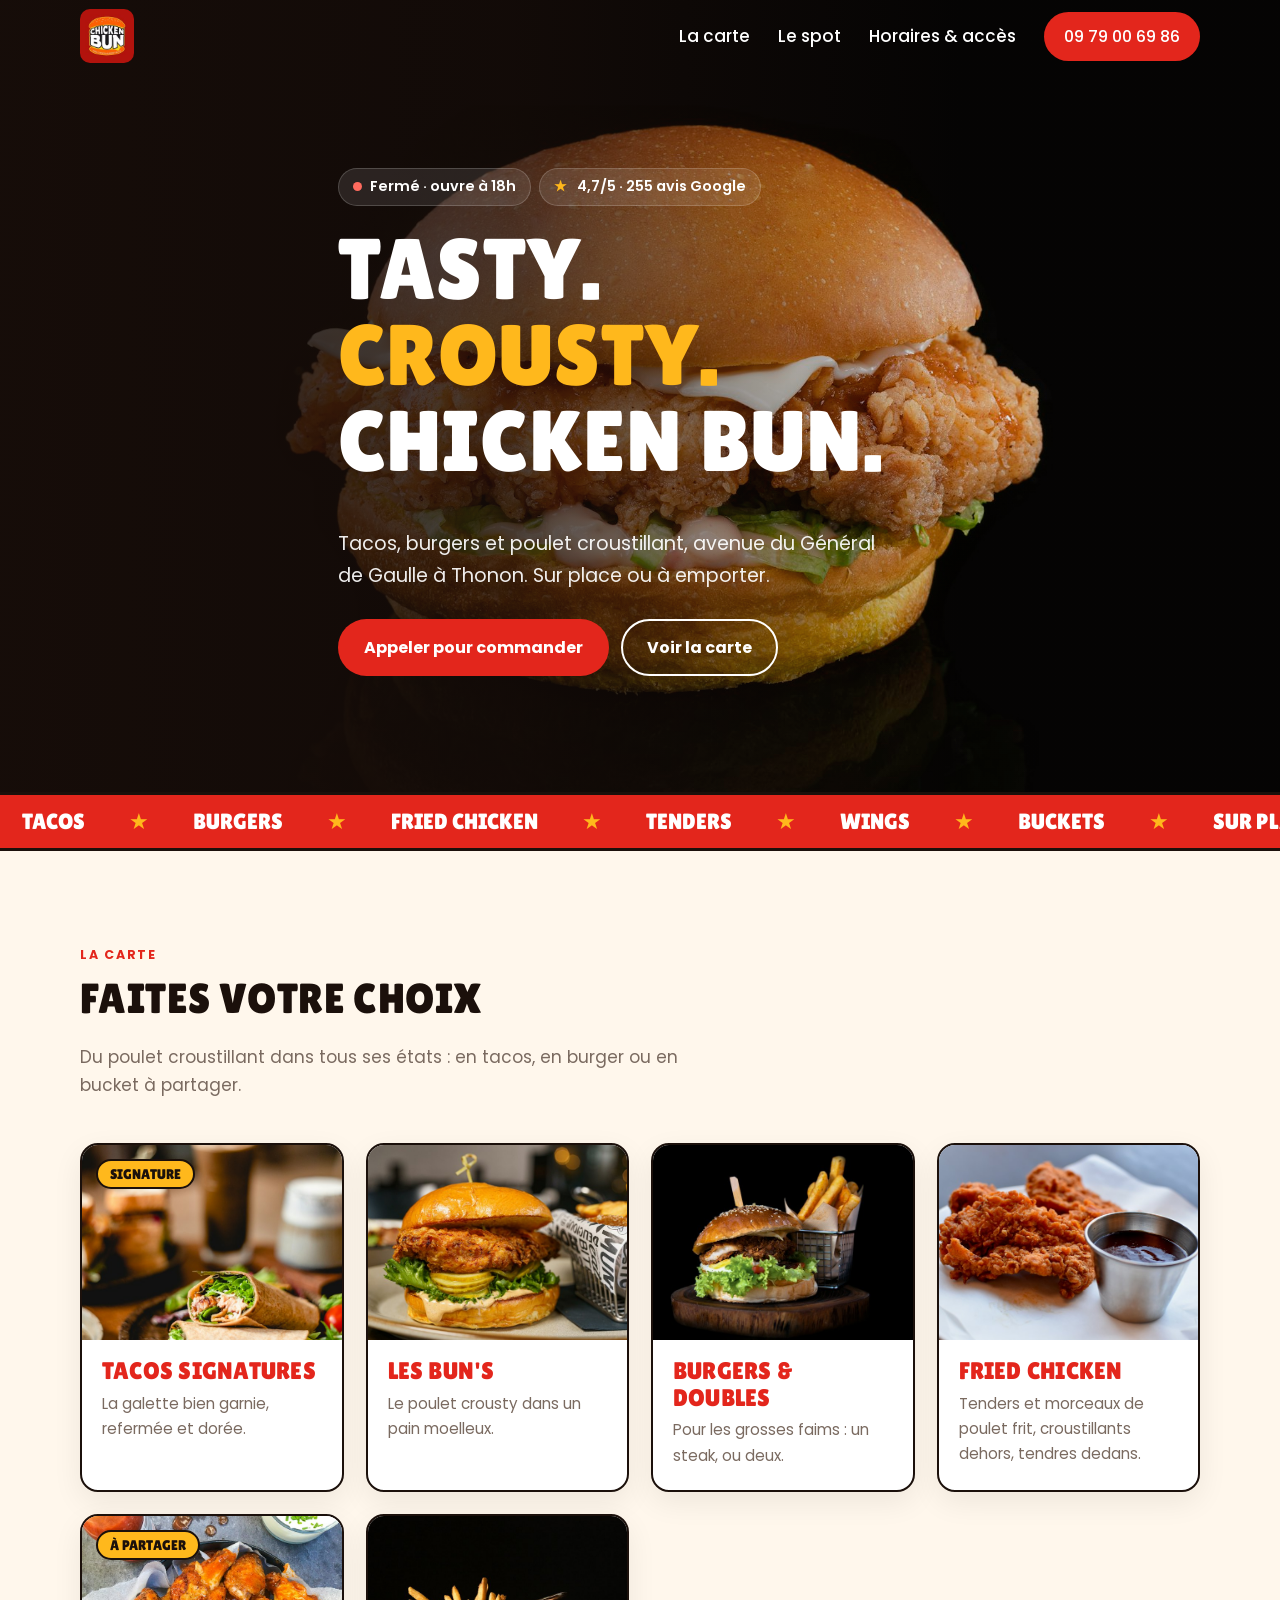
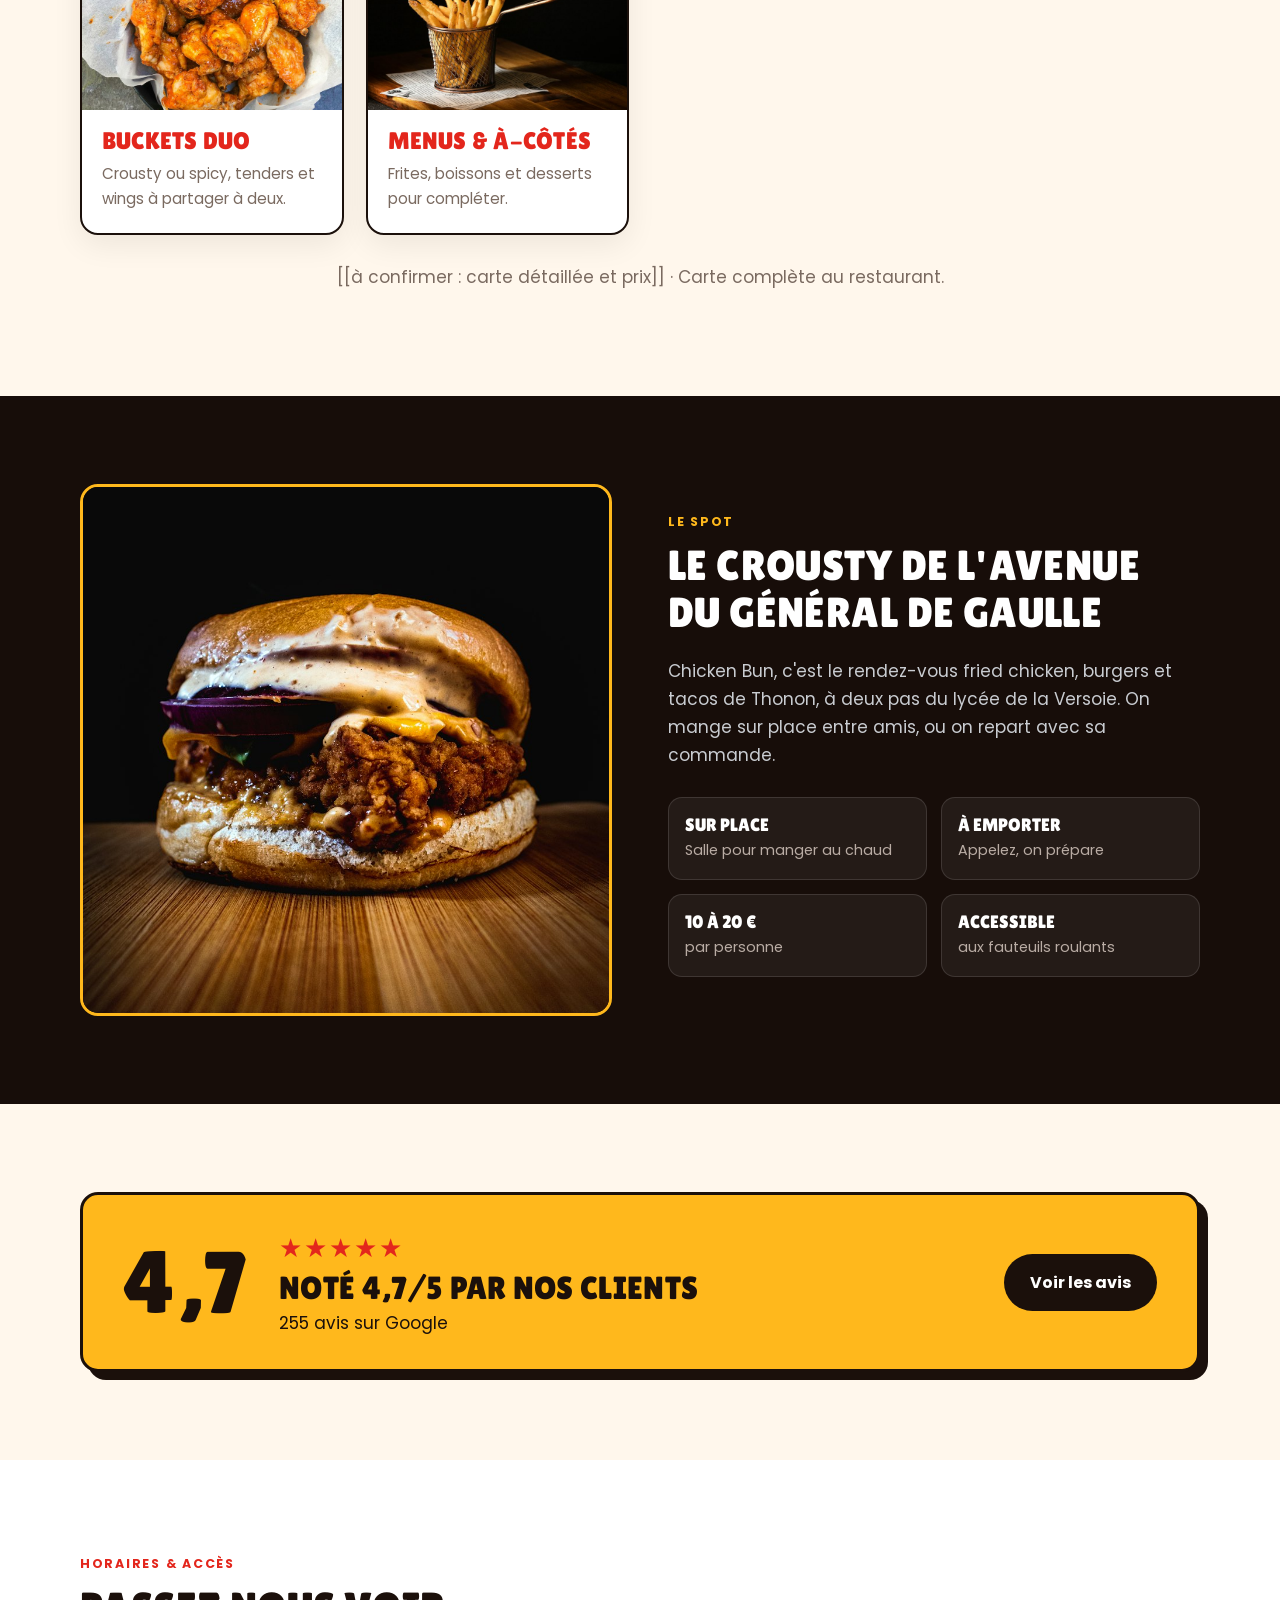
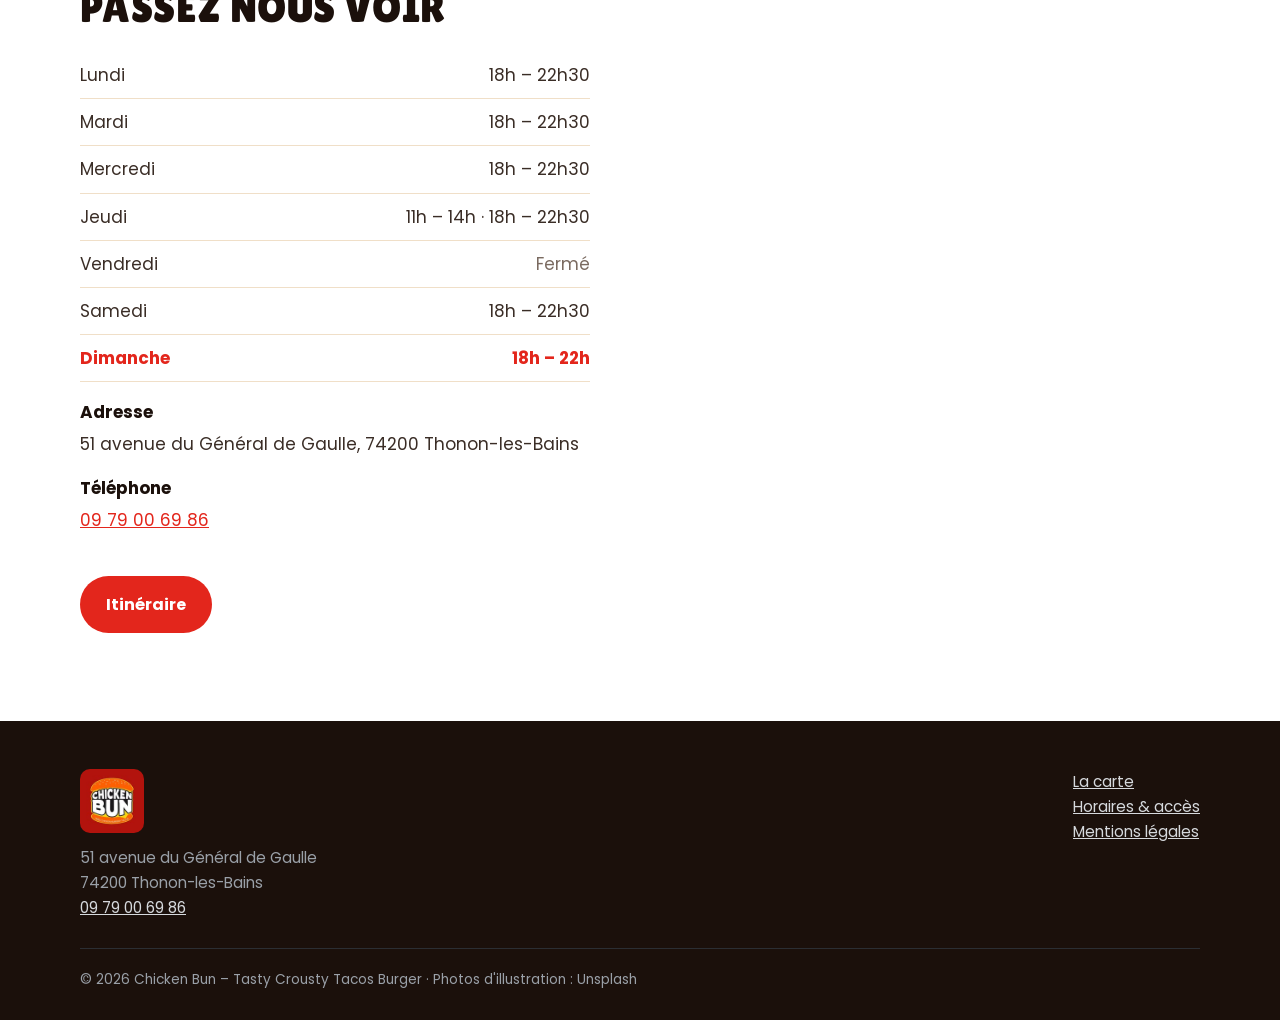
==== index.html @ 0206abb7 "Maquette v0.1 : univers Chicken Bun, carte, horaires en direct, accès Co-Authored-By: Claude Opus 5." ====
<!doctype html>
<html lang="fr">
<head>
  <meta charset="utf-8">
  <meta name="viewport" content="width=device-width, initial-scale=1">
  <title>Chicken Bun – Tacos, burgers et fried chicken à Thonon-les-Bains</title>
  <meta name="description" content="Chicken Bun, restauration rapide au 51 avenue du Général de Gaulle à Thonon-les-Bains : tacos, burgers, poulet croustillant. Sur place ou à emporter. 4,7/5 sur Google.">
  <meta name="theme-color" content="#170d09">
  <link rel="canonical" href="https://chicken-bun.netlify.app/">
  <meta property="og:type" content="website">
  <meta property="og:title" content="Chicken Bun – Thonon-les-Bains">
  <meta property="og:description" content="Tacos, burgers et fried chicken. Sur place ou à emporter.">
  <meta property="og:image" content="https://chicken-bun.netlify.app/img/hero.jpg">
  <meta property="og:locale" content="fr_FR">
  <meta name="twitter:card" content="summary_large_image">
  <link rel="icon" href="img/favicon.svg" type="image/svg+xml">

  <link rel="preconnect" href="https://fonts.googleapis.com">
  <link rel="preconnect" href="https://fonts.gstatic.com" crossorigin>
  <link href="https://fonts.googleapis.com/css2?family=Lilita+One&family=Poppins:wght@400;500;600;700&display=swap" rel="stylesheet">
  <link rel="stylesheet" href="style.css">

  <!-- Infos lues par Google : à garder identiques au tableau des horaires plus bas -->
  <script type="application/ld+json">
  {
    "@context": "https://schema.org",
    "@type": "FastFoodRestaurant",
    "name": "Chicken Bun – Tasty Crousty Tacos Burger",
    "url": "https://chicken-bun.netlify.app/",
    "image": "https://chicken-bun.netlify.app/img/hero.jpg",
    "telephone": "+33979006986",
    "servesCuisine": ["Fried chicken", "Burgers", "Tacos"],
    "priceRange": "10-20 €",
    "address": { "@type": "PostalAddress", "streetAddress": "51 avenue du Général de Gaulle", "postalCode": "74200", "addressLocality": "Thonon-les-Bains", "addressCountry": "FR" },
    "aggregateRating": { "@type": "AggregateRating", "ratingValue": "4.7", "reviewCount": "255" },
    "openingHoursSpecification": [
      { "@type": "OpeningHoursSpecification", "dayOfWeek": ["Monday", "Tuesday", "Wednesday", "Thursday", "Saturday"], "opens": "18:00", "closes": "22:30" },
      { "@type": "OpeningHoursSpecification", "dayOfWeek": "Thursday", "opens": "11:00", "closes": "14:00" },
      { "@type": "OpeningHoursSpecification", "dayOfWeek": "Sunday", "opens": "18:00", "closes": "22:00" }
    ]
  }
  </script>
</head>
<body>

<header class="header" id="header">
  <div class="container header__inner">
    <a class="brand" href="#accueil" aria-label="Chicken Bun, retour en haut">
      <!-- Logo provisoire (petite taille) : demander le fichier en haute définition -->
      <img src="img/logo.png" alt="Chicken Bun" width="54" height="54">
    </a>
    <button class="burger" id="burger" aria-expanded="false" aria-controls="nav">Menu</button>
    <nav class="nav" id="nav" aria-label="Navigation principale">
      <a href="#carte">La carte</a>
      <a href="#spot">Le spot</a>
      <a href="#horaires">Horaires &amp; accès</a>
      <a href="tel:+33979006986" class="btn btn--primary">09 79 00 69 86</a>
    </nav>
  </div>
</header>

<main>

  <!-- ===== HAUT DE PAGE ===== -->
  <section class="hero" id="accueil">
    <img class="hero__bg" src="img/hero.jpg" alt="" fetchpriority="high">
    <div class="container">
      <div class="hero__tags">
        <span class="tag" id="status"><span class="status-dot"></span><span id="status-text">Thonon-les-Bains</span></span>
        <span class="tag"><span class="stars" aria-hidden="true">★</span> 4,7/5 · 255 avis Google</span>
      </div>
      <h1>Tasty. <em>Crousty.</em> Chicken Bun.</h1>
      <p>Tacos, burgers et poulet croustillant, avenue du Général de Gaulle à Thonon. Sur place ou à emporter.</p>
      <div class="hero__actions">
        <a class="btn btn--primary" href="tel:+33979006986">Appeler pour commander</a>
        <!-- [[à confirmer : lien de commande en ligne (Uber Eats, Deliveroo…)]] → bouton « Commander en ligne » ici -->
        <a class="btn btn--ghost" href="#carte">Voir la carte</a>
      </div>
    </div>
  </section>

  <!-- ===== BANDEAU ===== -->
  <div class="ticker" aria-hidden="true">
    <div class="ticker__track">
      <span>Tacos</span><span>Burgers</span><span>Fried chicken</span><span>Tenders</span><span>Wings</span><span>Buckets</span><span>Sur place</span><span>À emporter</span>
      <span>Tacos</span><span>Burgers</span><span>Fried chicken</span><span>Tenders</span><span>Wings</span><span>Buckets</span><span>Sur place</span><span>À emporter</span>
    </div>
  </div>

  <!-- ===== LA CARTE ===== -->
  <section class="section" id="carte">
    <div class="container">
      <div class="section-head reveal">
        <span class="kicker">La carte</span>
        <h2>Faites votre choix</h2>
        <p>Du poulet croustillant dans tous ses états : en tacos, en burger ou en bucket à partager.</p>
      </div>
      <div class="menu-grid">
        <article class="dish reveal">
          <span class="dish__badge">Signature</span>
          <img src="img/carte/tacos.jpg" alt="Tacos coupé en deux" loading="lazy" width="700" height="525">
          <div class="dish__body"><h3>Tacos signatures</h3><p>La galette bien garnie, refermée et dorée.</p></div>
        </article>
        <article class="dish reveal">
          <img src="img/carte/buns.jpg" alt="Burger au poulet croustillant" loading="lazy" width="700" height="525">
          <div class="dish__body"><h3>Les Bun's</h3><p>Le poulet crousty dans un pain moelleux.</p></div>
        </article>
        <article class="dish reveal">
          <img src="img/carte/burgers.jpg" alt="Burger et frites" loading="lazy" width="700" height="525">
          <div class="dish__body"><h3>Burgers &amp; doubles</h3><p>Pour les grosses faims : un steak, ou deux.</p></div>
        </article>
        <article class="dish reveal">
          <img src="img/carte/tenders.jpg" alt="Tenders de poulet croustillants et sauce" loading="lazy" width="700" height="525">
          <div class="dish__body"><h3>Fried chicken</h3><p>Tenders et morceaux de poulet frit, croustillants dehors, tendres dedans.</p></div>
        </article>
        <article class="dish reveal">
          <span class="dish__badge">À partager</span>
          <img src="img/carte/wings.jpg" alt="Panier d'ailes de poulet" loading="lazy" width="700" height="525">
          <div class="dish__body"><h3>Buckets duo</h3><p>Crousty ou spicy, tenders et wings à partager à deux.</p></div>
        </article>
        <article class="dish reveal">
          <img src="img/carte/frites.jpg" alt="Panier de frites" loading="lazy" width="700" height="525">
          <div class="dish__body"><h3>Menus &amp; à-côtés</h3><p>Frites, boissons et desserts pour compléter.</p></div>
        </article>
      </div>
      <p class="menu-note">[[à confirmer : carte détaillée et prix]] · Carte complète au restaurant.</p>
    </div>
  </section>

  <!-- ===== LE SPOT ===== -->
  <section class="section section--dark" id="spot">
    <div class="container spot">
      <img class="reveal" src="img/spot.jpg" alt="Burger au poulet croustillant" loading="lazy" width="900" height="900">
      <div class="reveal">
        <span class="kicker">Le spot</span>
        <h2>Le crousty de l'avenue du Général de Gaulle</h2>
        <p>Chicken Bun, c'est le rendez-vous fried chicken, burgers et tacos de Thonon, à deux pas du lycée de la Versoie.
        On mange sur place entre amis, ou on repart avec sa commande.</p>
        <ul class="facts">
          <li><strong>Sur place</strong><span>Salle pour manger au chaud</span></li>
          <li><strong>À emporter</strong><span>Appelez, on prépare</span></li>
          <li><strong>10 à 20 €</strong><span>par personne</span></li>
          <li><strong>Accessible</strong><span>aux fauteuils roulants</span></li>
        </ul>
      </div>
    </div>
  </section>

  <!-- ===== AVIS ===== -->
  <section class="section" id="avis">
    <div class="container">
      <div class="rating reveal">
        <div class="rating__score">4,7</div>
        <div>
          <div class="stars" aria-label="4,7 sur 5">★★★★★</div>
          <h2>Noté 4,7/5 par nos clients</h2>
          <p>255 avis sur Google</p>
          <!-- [[à confirmer : 3 avis réels à afficher, avec l'accord du restaurant]] -->
        </div>
        <a class="btn" href="https://www.google.com/maps/search/?api=1&query=Chicken+Bun+51+avenue+du+G%C3%A9n%C3%A9ral+de+Gaulle+Thonon-les-Bains">Voir les avis</a>
      </div>
    </div>
  </section>

  <!-- ===== HORAIRES + ACCÈS ===== -->
  <section class="section section--alt" id="horaires">
    <div class="container contact">
      <div class="infos reveal">
        <span class="kicker">Horaires &amp; accès</span>
        <h2>Passez nous voir</h2>
        <table class="hours" id="hours" aria-label="Horaires d'ouverture">
          <tr data-day="1"><td>Lundi</td><td>18h – 22h30</td></tr>
          <tr data-day="2"><td>Mardi</td><td>18h – 22h30</td></tr>
          <tr data-day="3"><td>Mercredi</td><td>18h – 22h30</td></tr>
          <tr data-day="4"><td>Jeudi</td><td>11h – 14h · 18h – 22h30</td></tr>
          <tr data-day="5" class="closed"><td>Vendredi</td><td>Fermé</td></tr>
          <tr data-day="6"><td>Samedi</td><td>18h – 22h30</td></tr>
          <tr data-day="0"><td>Dimanche</td><td>18h – 22h</td></tr>
        </table>
        <dl>
          <dt>Adresse</dt>
          <dd>51 avenue du Général de Gaulle, 74200 Thonon-les-Bains</dd>
          <dt>Téléphone</dt>
          <dd><a href="tel:+33979006986">09 79 00 69 86</a></dd>
        </dl>
        <a class="btn btn--primary" href="https://www.google.com/maps/dir/?api=1&destination=51+avenue+du+G%C3%A9n%C3%A9ral+de+Gaulle+74200+Thonon-les-Bains">Itinéraire</a>
      </div>
      <iframe class="map reveal" style="height:100%;min-height:380px;margin:0" title="Plan d'accès à Chicken Bun" loading="lazy"
        src="https://www.google.com/maps?q=Chicken+Bun,+51+avenue+du+G%C3%A9n%C3%A9ral+de+Gaulle,+74200+Thonon-les-Bains&output=embed"></iframe>
    </div>
  </section>

</main>

<footer class="footer">
  <div class="container">
    <div class="footer__inner">
      <div>
        <img src="img/logo.png" alt="Chicken Bun" width="64" height="64" loading="lazy">
        51 avenue du Général de Gaulle<br>74200 Thonon-les-Bains<br><a href="tel:+33979006986">09 79 00 69 86</a>
      </div>
      <div><a href="#carte">La carte</a><br><a href="#horaires">Horaires &amp; accès</a><br><a href="mentions-legales.html">Mentions légales</a></div>
    </div>
    <div class="footer__bottom">© <span id="year">2026</span> Chicken Bun – Tasty Crousty Tacos Burger · Photos d'illustration : Unsplash</div>
  </div>
</footer>

<div class="mobile-bar">
  <a href="tel:+33979006986">Appeler</a>
  <a href="https://www.google.com/maps/dir/?api=1&destination=51+avenue+du+G%C3%A9n%C3%A9ral+de+Gaulle+74200+Thonon-les-Bains">Itinéraire</a>
</div>

<script src="script.js"></script>
</body>
</html>
---- style.css ----
/* ============================================================
   Chicken Bun – Thonon-les-Bains
   Couleurs reprises du logo : rouge, orange, jaune du pain.
   Styles propres au client à la fin du fichier.
   ============================================================ */

:root {
  /* --- Identité du client --- */
  --brand: #e3261c;          /* rouge du logo */
  --brand-dark: #b8170f;
  --accent: #ffb81c;         /* jaune / orange du pain */
  --font-title: "Lilita One", "Arial Black", sans-serif;
  --font-body: "Poppins", Arial, sans-serif;
  --radius: 18px;

  /* --- Neutres --- */
  --ink: #1b100b;
  --text: #3a2d26;
  --muted: #7a6a60;
  --bg: #fff7ec;
  --bg-2: #ffeed6;
  --white: #ffffff;
  --line: #f0dfc8;
  --dark: #170d09;
  --shadow: 0 10px 30px rgba(0, 0, 0, .07);
  --shadow-lg: 0 20px 50px rgba(0, 0, 0, .16);
  --max: 1160px;
  --header-h: 72px;
}

* { box-sizing: border-box; }
html { scroll-behavior: smooth; scroll-padding-top: calc(var(--header-h) + 12px); }
body {
  margin: 0;
  font-family: var(--font-body);
  font-size: 17px;
  line-height: 1.65;
  color: var(--text);
  background: var(--bg);
  -webkit-font-smoothing: antialiased;
}
img { display: block; max-width: 100%; height: auto; }
a { color: var(--brand); }
a:hover { color: var(--brand-dark); }
h1, h2, h3 { font-family: var(--font-title); color: var(--ink); line-height: 1.12; margin: 0 0 .5em; }
h1 { font-size: clamp(2.3rem, 5.5vw, 4rem); font-weight: 700; letter-spacing: -.02em; }
h2 { font-size: clamp(1.8rem, 3.6vw, 2.6rem); font-weight: 700; letter-spacing: -.01em; }
h3 { font-size: 1.2rem; font-weight: 700; }
p { margin: 0 0 1em; }

.container { max-width: var(--max); margin: 0 auto; padding: 0 20px; }
.section { padding: 88px 0; }
.section--alt { background: var(--white); }
.section--dark { background: var(--dark); color: #c9ccd1; }
.section--dark h2, .section--dark h3 { color: #fff; }
.kicker {
  display: inline-block;
  font-size: .78rem; font-weight: 700;
  text-transform: uppercase; letter-spacing: .14em;
  color: var(--brand);
  margin-bottom: 10px;
}
.section--dark .kicker { color: var(--accent); }
.section-head { max-width: 640px; margin-bottom: 44px; }
.section-head p { color: var(--muted); }
.section--dark .section-head p { color: #9aa0a8; }

/* ---------- Boutons ---------- */
.btn {
  display: inline-flex; align-items: center; justify-content: center; gap: 8px;
  padding: 14px 24px; border-radius: 999px; border: 2px solid transparent;
  font: 600 1rem var(--font-body); text-decoration: none; cursor: pointer;
  transition: background .2s, color .2s, transform .2s;
}
.btn:hover { transform: translateY(-1px); }
.btn--primary { background: var(--brand); color: #fff; }
.btn--primary:hover { background: var(--brand-dark); color: #fff; }
.btn--ghost { border-color: currentColor; color: #fff; }
.btn--ghost:hover { background: #fff; color: var(--ink); }

/* ---------- En-tête ---------- */
.header {
  position: fixed; inset: 0 0 auto; z-index: 50; height: var(--header-h);
  color: #fff; transition: background .25s, box-shadow .25s, color .25s;
}
.header.is-solid, body.menu-open .header { background: var(--white); color: var(--ink); box-shadow: 0 1px 0 var(--line); }
.header__inner { height: 100%; display: flex; align-items: center; justify-content: space-between; gap: 20px; }
.brand { font: 700 1.25rem var(--font-title); color: inherit; text-decoration: none; }
.brand img { max-height: 44px; width: auto; }
.nav { display: flex; align-items: center; gap: 28px; }
.nav a { color: inherit; text-decoration: none; font-weight: 500; }
.nav a:hover { color: var(--brand); }
.nav .btn { color: #fff; padding: 10px 18px; }
.burger { display: none; background: none; border: 0; color: inherit; font: 600 1rem var(--font-body); cursor: pointer; }

/* ---------- Haut de page ---------- */
.hero {
  position: relative; min-height: 88vh; display: flex; align-items: flex-end;
  padding: calc(var(--header-h) + 60px) 0 80px; color: #fff; overflow: hidden;
  isolation: isolate; /* garde la photo derrière le texte, même avec un fond de couleur */
}
.hero__bg { position: absolute; inset: 0; z-index: -2; width: 100%; height: 100%; object-fit: cover; }
.hero::before {
  content: ""; position: absolute; inset: 0; z-index: -1;
  background: linear-gradient(180deg, rgba(0,0,0,.35) 0%, rgba(0,0,0,.15) 40%, rgba(0,0,0,.7) 100%);
}
.hero h1 { color: #fff; max-width: 14ch; }
.hero p { font-size: 1.2rem; max-width: 560px; opacity: .92; }
.hero__actions { display: flex; flex-wrap: wrap; gap: 12px; margin-top: 28px; }
.hero__rating { display: inline-flex; align-items: center; gap: 8px; margin-bottom: 18px; font-weight: 600; }
.stars { color: var(--accent); letter-spacing: 2px; }

/* ---------- Atouts (bandeau sous le haut de page) ---------- */
.perks { background: var(--white); border-bottom: 1px solid var(--line); }
.perks__list { display: grid; grid-template-columns: repeat(auto-fit, minmax(200px, 1fr)); gap: 0; margin: 0; padding: 0; list-style: none; }
.perks__list li { padding: 26px 20px; border-left: 1px solid var(--line); }
.perks__list li:first-child { border-left: 0; }
.perks__list strong { display: block; font: 700 1.05rem var(--font-title); color: var(--ink); }
.perks__list span { color: var(--muted); font-size: .95rem; }

/* ---------- Services ---------- */
.cards { display: grid; grid-template-columns: repeat(auto-fit, minmax(260px, 1fr)); gap: 22px; }
.card {
  background: var(--white); border: 1px solid var(--line); border-radius: var(--radius);
  padding: 28px; box-shadow: var(--shadow); display: flex; flex-direction: column;
}
.card__icon {
  width: 48px; height: 48px; border-radius: 12px; display: grid; place-items: center;
  background: color-mix(in srgb, var(--brand) 12%, transparent); color: var(--brand); margin-bottom: 18px;
}
.card p { color: var(--muted); flex: 1; }
.card__price { font-weight: 700; color: var(--ink); }

/* ---------- À propos ---------- */
.about { display: grid; grid-template-columns: 1fr 1fr; gap: 56px; align-items: center; }
.about img { border-radius: var(--radius); box-shadow: var(--shadow-lg); aspect-ratio: 4 / 5; object-fit: cover; width: 100%; }
.about ul { padding-left: 1.2em; }

/* ---------- Galerie ---------- */
.gallery { display: grid; grid-template-columns: repeat(auto-fill, minmax(220px, 1fr)); gap: 12px; }
.gallery a { display: block; border-radius: 10px; overflow: hidden; }
.gallery img { width: 100%; aspect-ratio: 1; object-fit: cover; transition: transform .4s; }
.gallery a:hover img { transform: scale(1.04); }
.lightbox {
  position: fixed; inset: 0; z-index: 100; background: rgba(0,0,0,.88);
  display: none; place-items: center; padding: 20px;
}
.lightbox.open { display: grid; }
.lightbox img { max-height: 88vh; border-radius: 8px; }

/* ---------- Avis ---------- */
.reviews { display: grid; grid-template-columns: repeat(auto-fit, minmax(260px, 1fr)); gap: 20px; }
.review { background: rgba(255,255,255,.05); border: 1px solid rgba(255,255,255,.1); border-radius: var(--radius); padding: 26px; margin: 0; }
.review p { color: #e6e8eb; }
.review footer { color: #9aa0a8; font-size: .92rem; }

/* ---------- Infos pratiques + contact ---------- */
.contact { display: grid; grid-template-columns: 1fr 1.1fr; gap: 48px; }
.infos dl { margin: 0 0 24px; }
.infos dt { font-weight: 700; color: var(--ink); margin-top: 16px; }
.infos dd { margin: 4px 0 0; }
.hours { width: 100%; border-collapse: collapse; }
.hours td { padding: 6px 0; border-bottom: 1px solid var(--line); }
.hours td:last-child { text-align: right; }
.map { width: 100%; height: 260px; border: 0; border-radius: var(--radius); margin-top: 12px; }
.form { background: var(--white); border: 1px solid var(--line); border-radius: var(--radius); padding: 30px; box-shadow: var(--shadow); display: grid; gap: 16px; }
.form label { display: grid; gap: 6px; font-weight: 600; font-size: .95rem; color: var(--ink); }
.form input, .form textarea, .form select {
  font: inherit; padding: 12px 14px; border: 1px solid var(--line); border-radius: 10px; background: var(--bg);
}
.form input:focus, .form textarea:focus { outline: 2px solid var(--brand); outline-offset: 1px; }
.form .consent { display: flex; gap: 10px; align-items: flex-start; font-weight: 400; color: var(--muted); }
.form .consent input { margin-top: 5px; }
.form__msg { margin: 0; font-weight: 600; color: #b42318; }
.form__msg.ok { color: var(--brand); }
.hidden { display: none; }

/* ---------- Pied de page ---------- */
.footer { background: var(--dark); color: #9aa0a8; padding: 48px 0 28px; font-size: .95rem; }
.footer a { color: #d6d9dd; }
.footer__inner { display: flex; flex-wrap: wrap; justify-content: space-between; gap: 20px; }
.footer__bottom { border-top: 1px solid #2b2e33; margin-top: 28px; padding-top: 20px; font-size: .85rem; }

/* ---------- Barre d'action mobile (Appeler / Itinéraire) ---------- */
.mobile-bar { display: none; }

/* ---------- Pages simples (mentions légales, 404) ---------- */
.page { padding: calc(var(--header-h) + 48px) 0 80px; max-width: 760px; }
.page h2 { font-size: 1.4rem; margin-top: 2em; }
body.simple .header { background: var(--white); color: var(--ink); box-shadow: 0 1px 0 var(--line); }

/* ---------- Apparition au défilement ---------- */
.reveal { opacity: 0; transform: translateY(18px); transition: opacity .7s, transform .7s; }
.reveal.is-visible { opacity: 1; transform: none; }
@media (prefers-reduced-motion: reduce) {
  html { scroll-behavior: auto; }
  .reveal { opacity: 1; transform: none; transition: none; }
}

/* ---------- Mobile ---------- */
@media (max-width: 860px) {
  .section { padding: 64px 0; }
  .burger { display: block; }
  .nav {
    position: fixed; inset: var(--header-h) 0 auto; background: var(--white); color: var(--ink);
    flex-direction: column; align-items: stretch; gap: 0; padding: 8px 20px 20px;
    box-shadow: 0 12px 24px rgba(0,0,0,.08); display: none;
  }
  body.menu-open .nav { display: flex; }
  .nav a { padding: 14px 0; border-bottom: 1px solid var(--line); }
  .nav .btn { margin-top: 14px; border: 0; }
  .about, .contact { grid-template-columns: 1fr; gap: 32px; }
  .perks__list li { border-left: 0; border-top: 1px solid var(--line); }
  .perks__list li:first-child { border-top: 0; }
  .mobile-bar {
    display: grid; grid-template-columns: 1fr 1fr; position: fixed; inset: auto 0 0; z-index: 40;
    background: var(--white); box-shadow: 0 -4px 16px rgba(0,0,0,.08);
  }
  .mobile-bar a { padding: 14px; text-align: center; font-weight: 700; text-decoration: none; }
  .mobile-bar a:first-child { background: var(--brand); color: #fff; }
  body { padding-bottom: 52px; }
}

/* ============================================================
   Styles propres à Chicken Bun
   ============================================================ */

/* Lilita One n'existe qu'en une graisse : pas de faux gras */
h1, h2, h3, .brand, .perks__list strong { font-weight: 400; letter-spacing: .01em; }
h1 { text-transform: uppercase; line-height: 1; }
h2 { text-transform: uppercase; }

.btn { font-weight: 700; }
.btn--accent { background: var(--accent); color: var(--ink); }
.btn--accent:hover { background: #ffc94d; color: var(--ink); }

/* En-tête : logo rond */
.brand img { max-height: 54px; border-radius: 10px; }
.header { color: #fff; }
.header.is-solid { background: var(--dark); color: #fff; box-shadow: none; }
body.menu-open .header { background: var(--dark); color: #fff; }
.nav a:hover { color: var(--accent); }

/* Haut de page : texte à gauche sur fond noir de la photo */
.hero { align-items: center; background: var(--dark); }
.hero__bg { object-position: 70% center; }
.hero::before { background: linear-gradient(90deg, rgba(23,13,9,.95) 0%, rgba(23,13,9,.75) 40%, rgba(23,13,9,.1) 75%); }
.hero h1 { max-width: 11ch; font-size: clamp(2.8rem, 7vw, 5.4rem); }
.hero h1 em { font-style: normal; color: var(--accent); }
.hero__tags { display: flex; flex-wrap: wrap; gap: 8px; margin-bottom: 20px; }
.tag {
  display: inline-flex; align-items: center; gap: 8px; padding: 6px 14px; border-radius: 999px;
  background: rgba(255,255,255,.1); border: 1px solid rgba(255,255,255,.18); font-size: .9rem; font-weight: 600;
}
.status-dot { width: 9px; height: 9px; border-radius: 50%; background: #9a8f88; }
.is-open .status-dot { background: #3ddc84; box-shadow: 0 0 0 4px rgba(61,220,132,.2); }
.is-closed .status-dot { background: #ff6b5e; }

/* Bandeau rouge qui défile */
.ticker { background: var(--brand); color: #fff; overflow: hidden; white-space: nowrap; border-block: 3px solid var(--ink); }
.ticker__track { display: inline-flex; animation: ticker 28s linear infinite; }
.ticker span { font: 1.35rem var(--font-title); text-transform: uppercase; padding: 14px 22px; }
.ticker span::after { content: "★"; color: var(--accent); margin-left: 44px; }
@keyframes ticker { to { transform: translateX(-50%); } }
@media (prefers-reduced-motion: reduce) { .ticker__track { animation: none; } }

/* La carte : cartes avec photo */
.menu-grid { display: grid; grid-template-columns: repeat(auto-fill, minmax(250px, 1fr)); gap: 22px; }
.dish {
  position: relative; background: var(--white); border-radius: var(--radius); overflow: hidden;
  box-shadow: var(--shadow); border: 2px solid var(--ink); transition: transform .25s, box-shadow .25s;
}
.dish:hover { transform: translateY(-4px) rotate(-.4deg); box-shadow: 6px 8px 0 var(--ink); }
.dish img { width: 100%; aspect-ratio: 4 / 3; object-fit: cover; }
.dish__body { padding: 18px 20px 22px; }
.dish h3 { font-size: 1.5rem; text-transform: uppercase; margin-bottom: .25em; color: var(--brand); }
.dish p { color: var(--muted); margin: 0; font-size: .95rem; }
.dish__badge {
  position: absolute; top: 14px; left: 14px; background: var(--accent); color: var(--ink);
  font: .85rem var(--font-title); text-transform: uppercase; padding: 5px 12px; border-radius: 999px; border: 2px solid var(--ink);
}
.menu-note { margin-top: 28px; text-align: center; color: var(--muted); }

/* Le spot */
.spot { display: grid; grid-template-columns: 1fr 1fr; gap: 56px; align-items: center; }
.spot img { border-radius: var(--radius); aspect-ratio: 1; object-fit: cover; width: 100%; border: 3px solid var(--accent); }
.facts { display: grid; grid-template-columns: 1fr 1fr; gap: 14px; margin-top: 28px; padding: 0; list-style: none; }
.facts li { background: rgba(255,255,255,.06); border: 1px solid rgba(255,255,255,.12); border-radius: 14px; padding: 16px; }
.facts strong { display: block; color: #fff; font: 1.15rem var(--font-title); text-transform: uppercase; }
.facts span { font-size: .9rem; color: #b9aca4; }

/* Avis Google */
.rating { display: grid; grid-template-columns: auto 1fr auto; gap: 32px; align-items: center; background: var(--accent); border: 3px solid var(--ink); border-radius: var(--radius); padding: 32px 40px; box-shadow: 8px 8px 0 var(--ink); }
.rating__score { font: clamp(3.5rem, 8vw, 5.5rem) var(--font-title); color: var(--ink); line-height: 1; }
.rating .stars { color: var(--brand); font-size: 1.6rem; }
.rating h2 { margin: 0; font-size: clamp(1.4rem, 3vw, 2rem); }
.rating p { margin: 4px 0 0; color: var(--ink); }
.rating .btn { background: var(--ink); color: #fff; }

/* Horaires : jour en cours mis en avant */
.hours td { padding: 9px 0; }
.hours tr.today td { color: var(--brand); font-weight: 700; }
.hours tr.closed td:last-child { color: var(--muted); }
.infos .btn { margin-top: 18px; }

/* Pied de page */
.footer { background: var(--ink); }
.footer img { border-radius: 10px; margin-bottom: 12px; }

@media (max-width: 860px) {
  .hero::before { background: linear-gradient(180deg, rgba(23,13,9,.55) 0%, rgba(23,13,9,.85) 55%, rgba(23,13,9,.97) 100%); }
  .hero { align-items: flex-end; }
  .spot { grid-template-columns: 1fr; gap: 32px; }
  .rating { grid-template-columns: 1fr; text-align: center; gap: 12px; padding: 28px 22px; }
  .nav { background: var(--dark); color: #fff; }
  .nav a { border-color: rgba(255,255,255,.12); }
}

body.simple .header { background: var(--dark); color: #fff; }
body.simple .header a { color: #fff; }
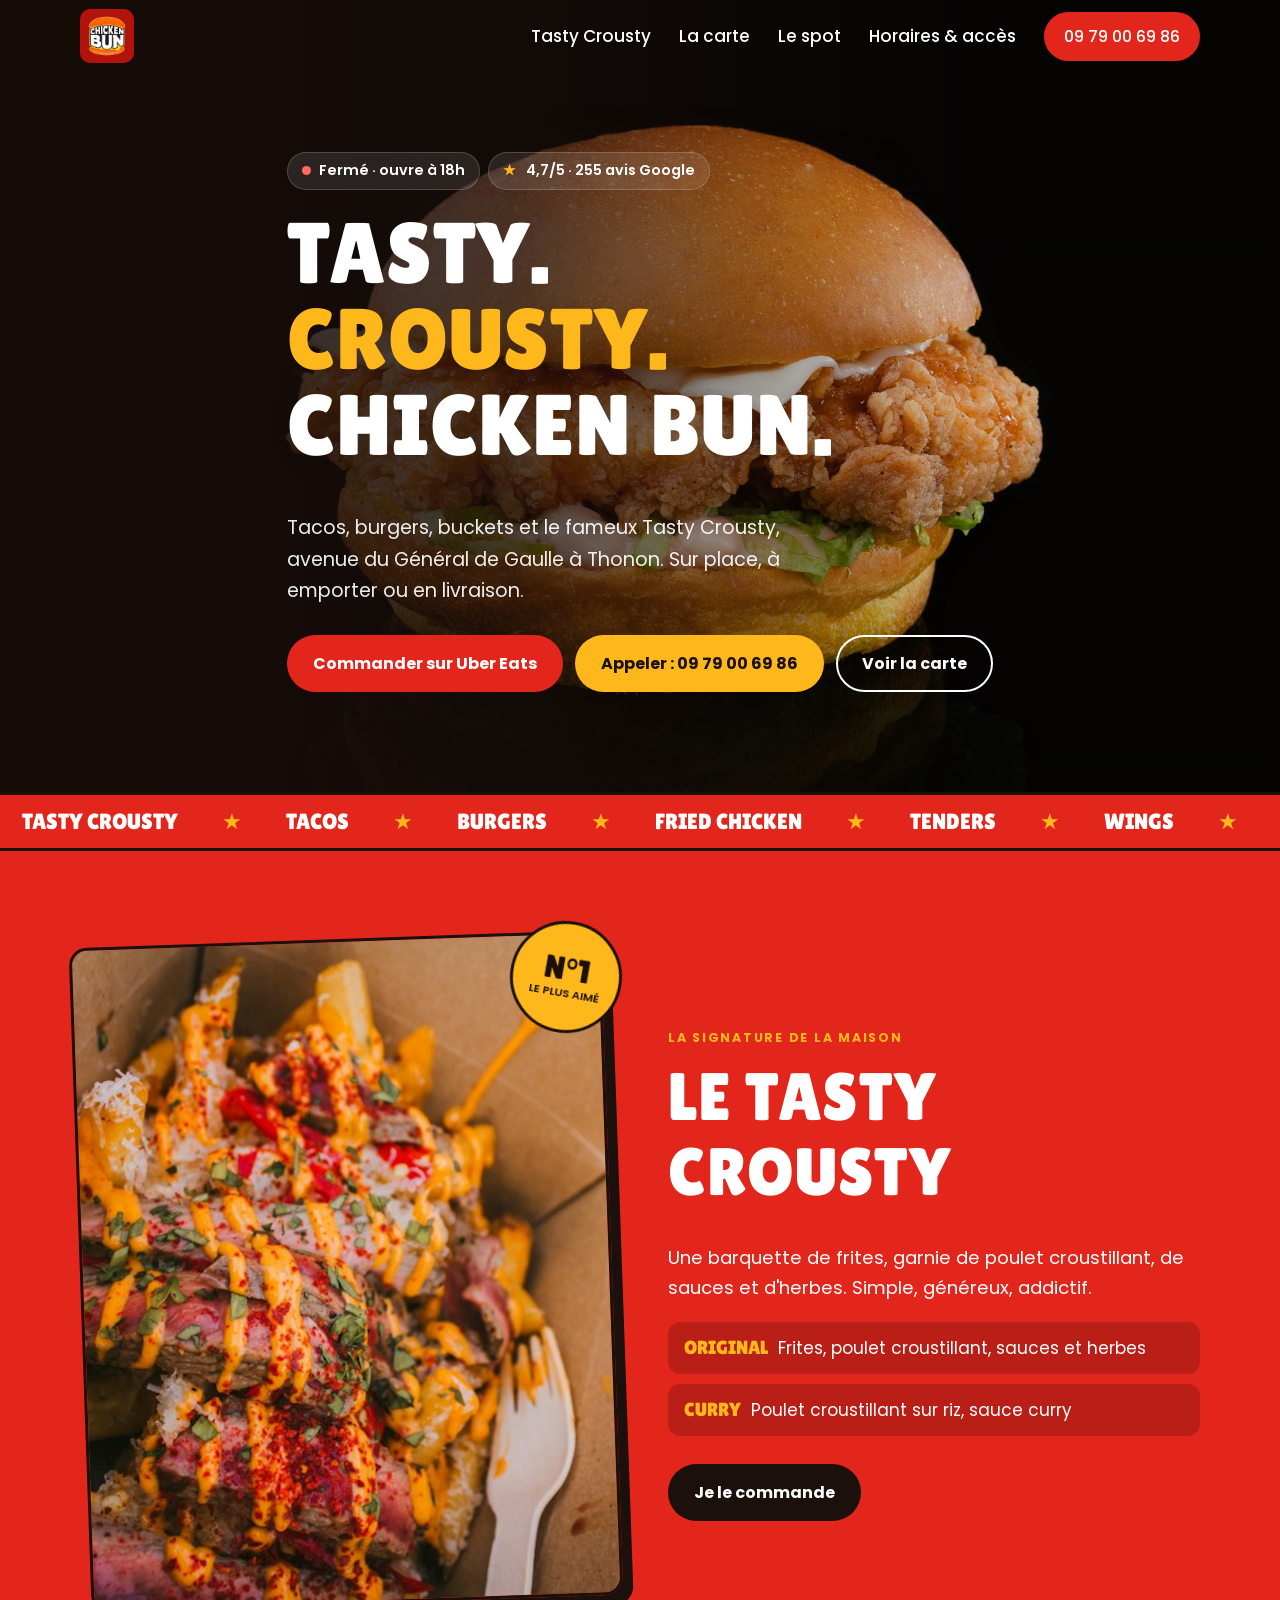
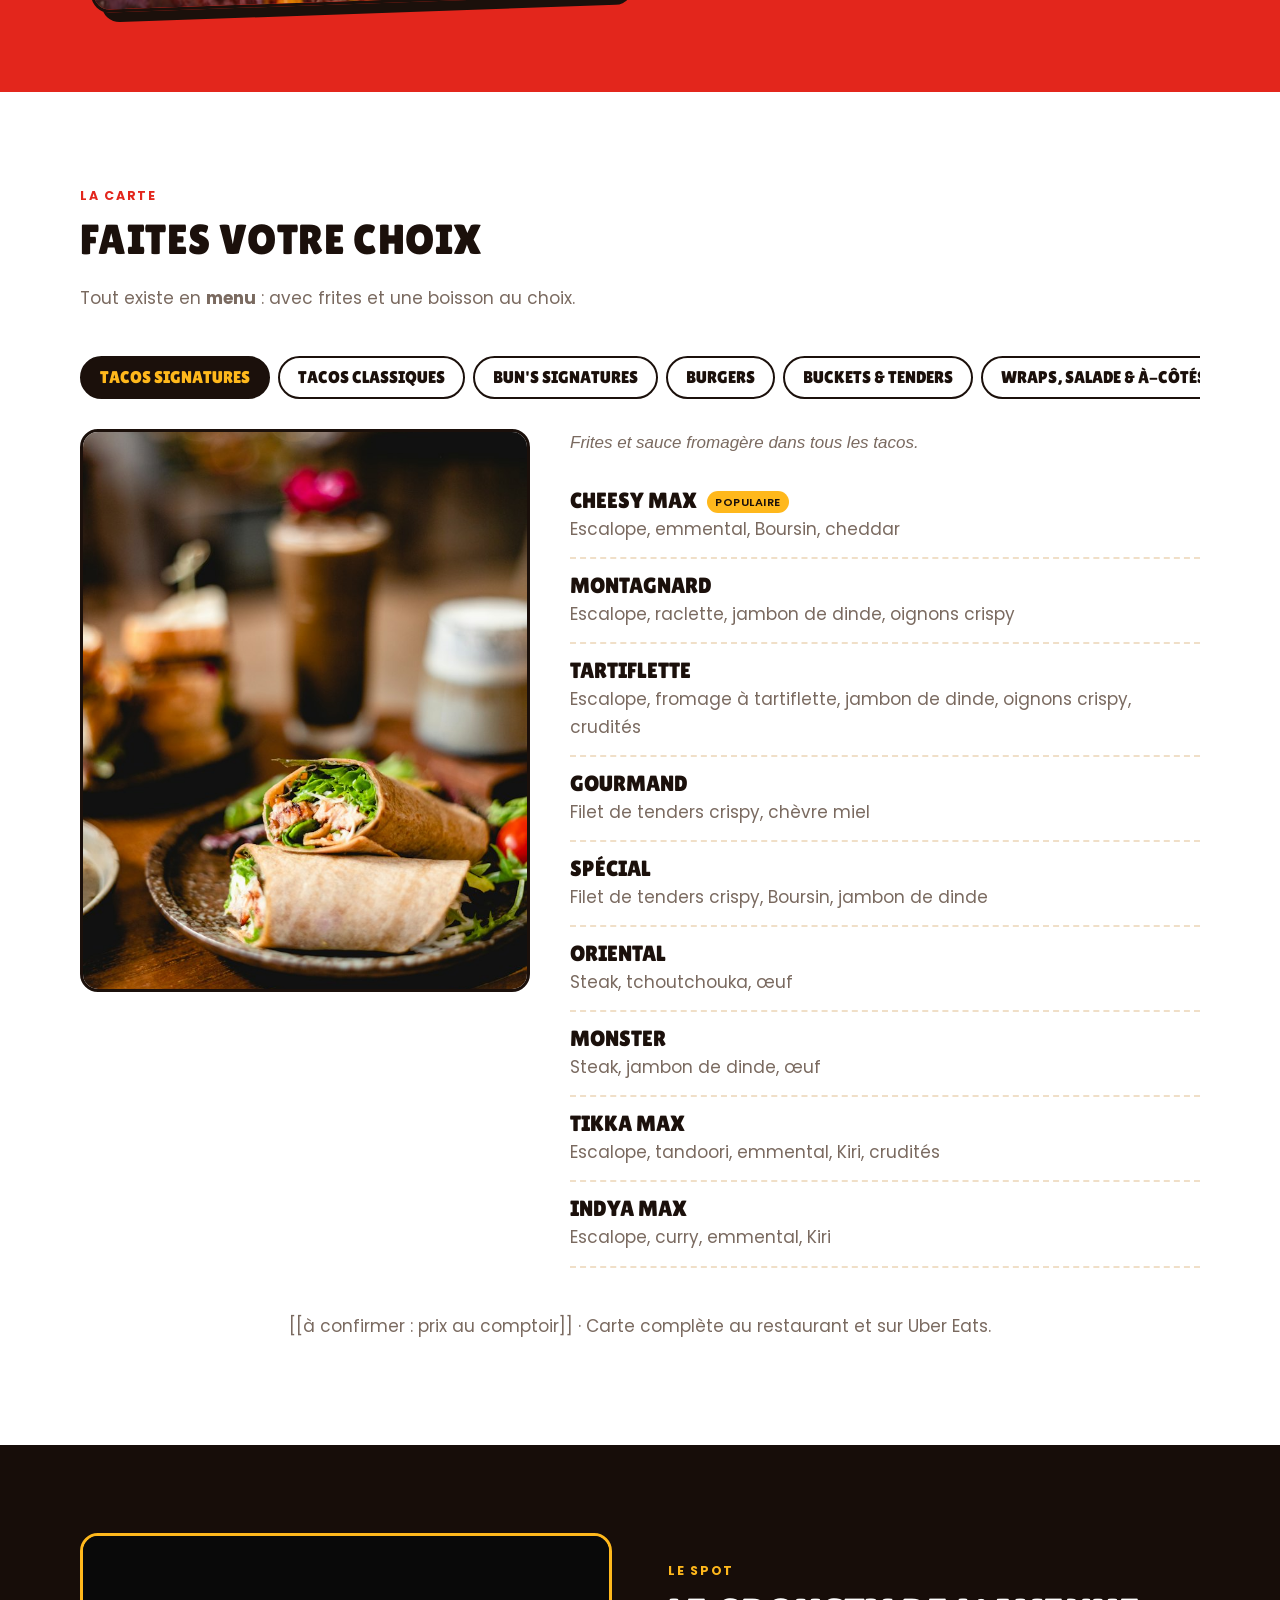
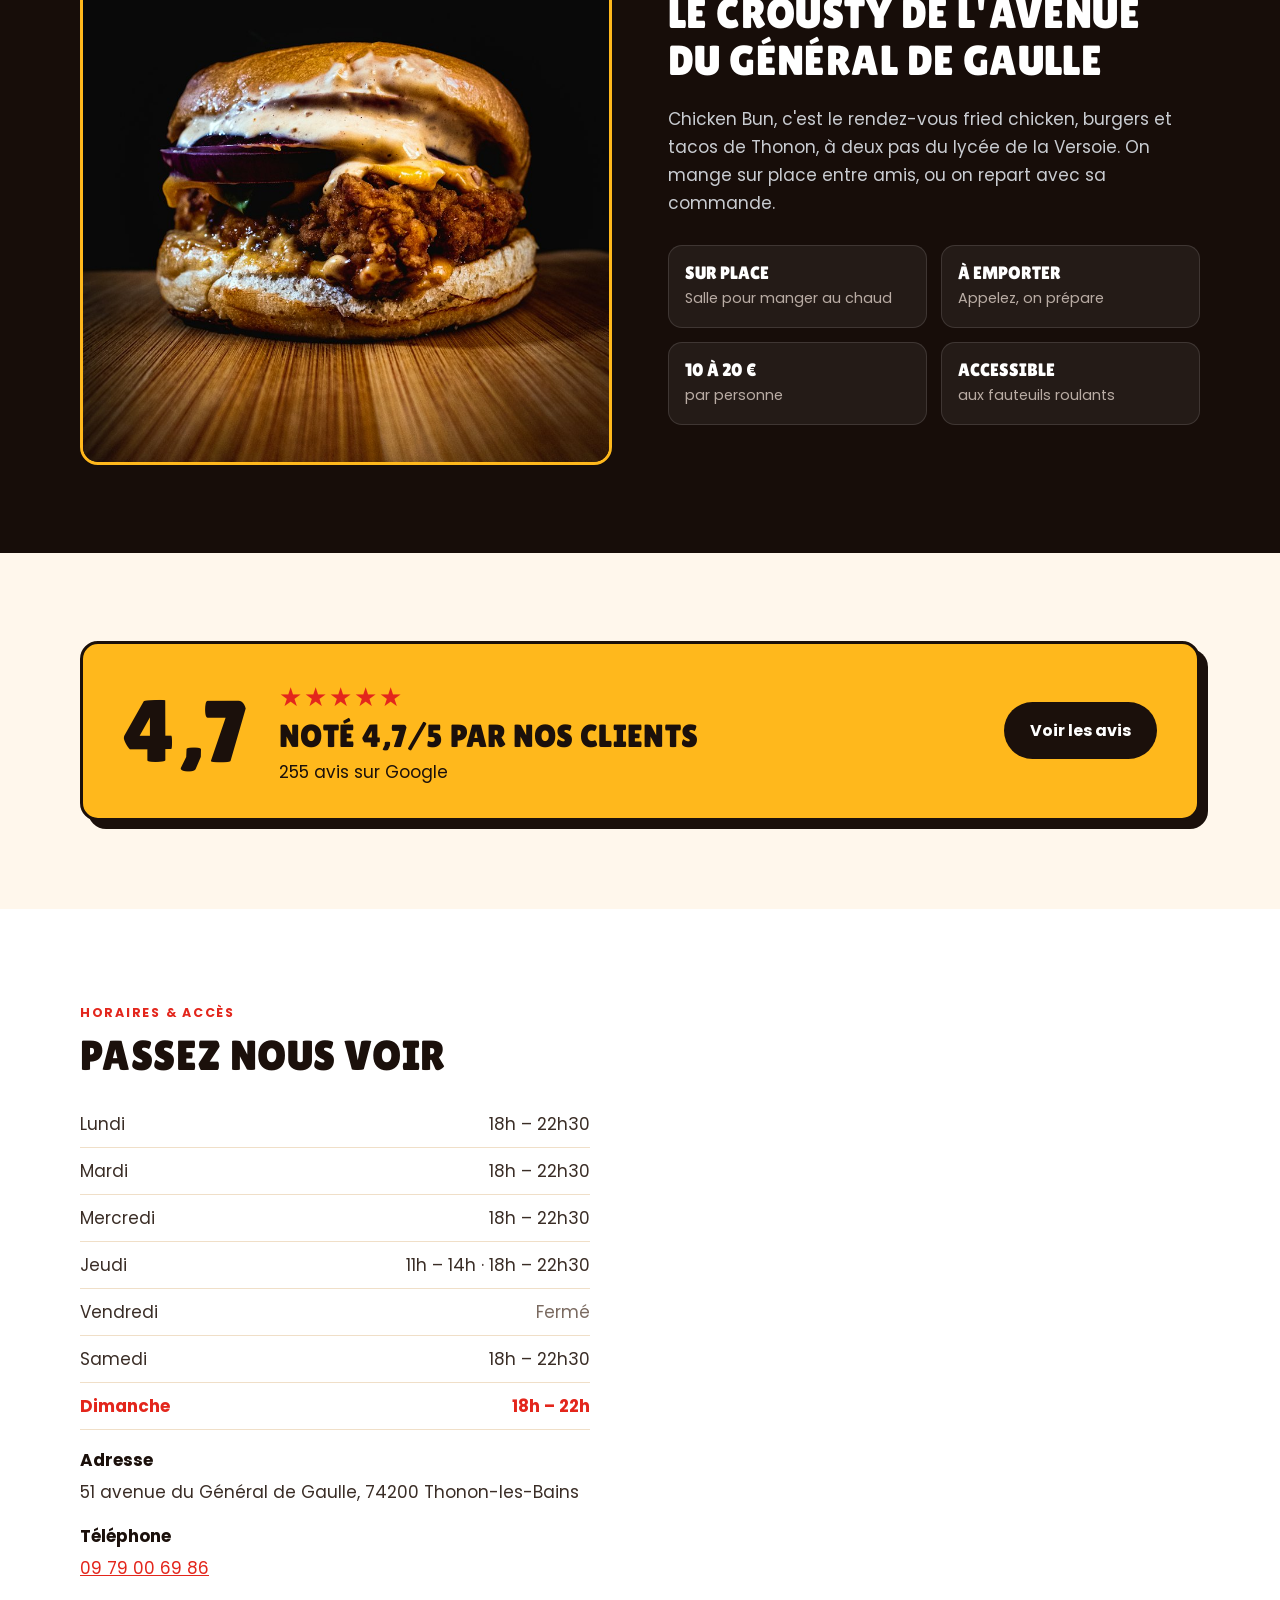
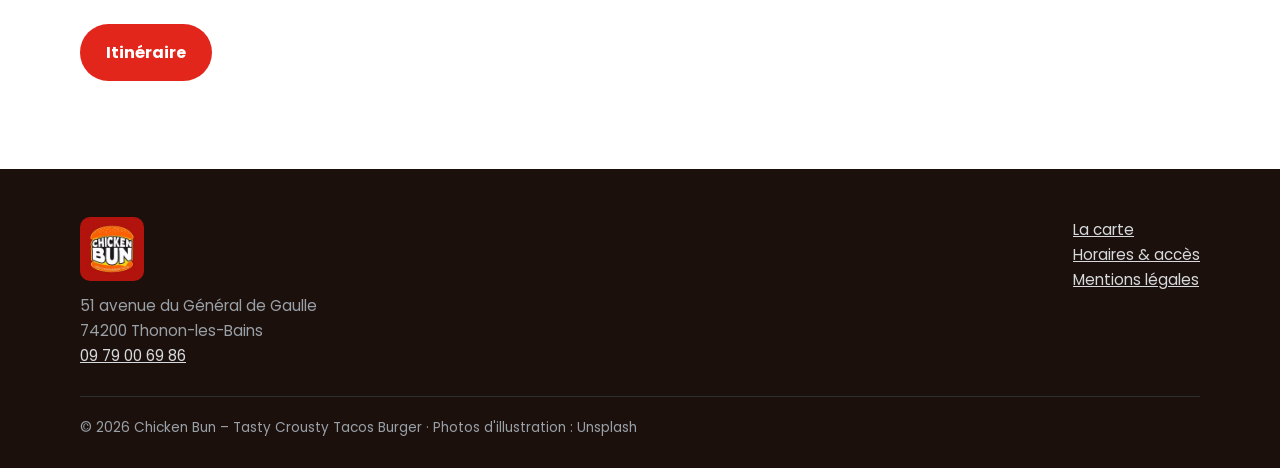
==== commit d66885ae: "Maquette v0.2 : commande Uber Eats, Tasty Crousty, carte complète en onglets, mentions légales Co-Au" ====
--- a/index.html
+++ b/index.html
@@ -51,6 +51,7 @@
     </a>
     <button class="burger" id="burger" aria-expanded="false" aria-controls="nav">Menu</button>
     <nav class="nav" id="nav" aria-label="Navigation principale">
+      <a href="#tasty-crousty">Tasty Crousty</a>
       <a href="#carte">La carte</a>
       <a href="#spot">Le spot</a>
       <a href="#horaires">Horaires &amp; accès</a>
@@ -70,10 +71,10 @@
         <span class="tag"><span class="stars" aria-hidden="true">★</span> 4,7/5 · 255 avis Google</span>
       </div>
       <h1>Tasty. <em>Crousty.</em> Chicken Bun.</h1>
-      <p>Tacos, burgers et poulet croustillant, avenue du Général de Gaulle à Thonon. Sur place ou à emporter.</p>
+      <p>Tacos, burgers, buckets et le fameux Tasty Crousty, avenue du Général de Gaulle à Thonon. Sur place, à emporter ou en livraison.</p>
       <div class="hero__actions">
-        <a class="btn btn--primary" href="tel:+33979006986">Appeler pour commander</a>
-        <!-- [[à confirmer : lien de commande en ligne (Uber Eats, Deliveroo…)]] → bouton « Commander en ligne » ici -->
+        <a class="btn btn--primary" href="https://www.ubereats.com/fr/store/chicken-bun/je0n2UGTXL2uMVBDOPB7uw" target="_blank" rel="noopener">Commander sur Uber Eats</a>
+        <a class="btn btn--accent" href="tel:+33979006986">Appeler : 09 79 00 69 86</a>
         <a class="btn btn--ghost" href="#carte">Voir la carte</a>
       </div>
     </div>
@@ -82,51 +83,135 @@
   <!-- ===== BANDEAU ===== -->
   <div class="ticker" aria-hidden="true">
     <div class="ticker__track">
-      <span>Tacos</span><span>Burgers</span><span>Fried chicken</span><span>Tenders</span><span>Wings</span><span>Buckets</span><span>Sur place</span><span>À emporter</span>
-      <span>Tacos</span><span>Burgers</span><span>Fried chicken</span><span>Tenders</span><span>Wings</span><span>Buckets</span><span>Sur place</span><span>À emporter</span>
+      <span>Tasty Crousty</span><span>Tacos</span><span>Burgers</span><span>Fried chicken</span><span>Tenders</span><span>Wings</span><span>Buckets</span><span>Sur place</span><span>À emporter</span>
+      <span>Tasty Crousty</span><span>Tacos</span><span>Burgers</span><span>Fried chicken</span><span>Tenders</span><span>Wings</span><span>Buckets</span><span>Sur place</span><span>À emporter</span>
     </div>
   </div>
 
-  <!-- ===== LA CARTE ===== -->
-  <section class="section" id="carte">
+  <!-- ===== LE SIGNATURE ===== -->
+  <section class="section signature" id="tasty-crousty">
+    <div class="container signature__inner">
+      <div class="signature__img reveal">
+        <span class="signature__stamp">N°1<small>le plus aimé</small></span>
+        <img src="img/carte/tasty-crousty.jpg" alt="Barquette de frites garnies et nappées de sauce" loading="lazy">
+      </div>
+      <div class="reveal">
+        <span class="kicker">La signature de la maison</span>
+        <h2>Le Tasty Crousty</h2>
+        <p class="signature__lead">Une barquette de frites, garnie de poulet croustillant, de sauces et d'herbes. Simple, généreux, addictif.</p>
+        <ul class="signature__list">
+          <li><strong>Original</strong><span>Frites, poulet croustillant, sauces et herbes</span></li>
+          <li><strong>Curry</strong><span>Poulet croustillant sur riz, sauce curry</span></li>
+        </ul>
+        <a class="btn btn--primary" href="https://www.ubereats.com/fr/store/chicken-bun/je0n2UGTXL2uMVBDOPB7uw" target="_blank" rel="noopener">Je le commande</a>
+      </div>
+    </div>
+  </section>
+
+  <!-- ===== LA CARTE =====
+       Reprise de la carte Uber Eats (17/11/2026). Prix volontairement absents :
+       les prix Uber Eats sont souvent plus élevés qu'au comptoir. -->
+  <section class="section section--alt" id="carte">
     <div class="container">
       <div class="section-head reveal">
         <span class="kicker">La carte</span>
         <h2>Faites votre choix</h2>
-        <p>Du poulet croustillant dans tous ses états : en tacos, en burger ou en bucket à partager.</p>
-      </div>
-      <div class="menu-grid">
-        <article class="dish reveal">
-          <span class="dish__badge">Signature</span>
-          <img src="img/carte/tacos.jpg" alt="Tacos coupé en deux" loading="lazy" width="700" height="525">
-          <div class="dish__body"><h3>Tacos signatures</h3><p>La galette bien garnie, refermée et dorée.</p></div>
-        </article>
-        <article class="dish reveal">
-          <img src="img/carte/buns.jpg" alt="Burger au poulet croustillant" loading="lazy" width="700" height="525">
-          <div class="dish__body"><h3>Les Bun's</h3><p>Le poulet crousty dans un pain moelleux.</p></div>
-        </article>
-        <article class="dish reveal">
-          <img src="img/carte/burgers.jpg" alt="Burger et frites" loading="lazy" width="700" height="525">
-          <div class="dish__body"><h3>Burgers &amp; doubles</h3><p>Pour les grosses faims : un steak, ou deux.</p></div>
-        </article>
-        <article class="dish reveal">
-          <img src="img/carte/tenders.jpg" alt="Tenders de poulet croustillants et sauce" loading="lazy" width="700" height="525">
-          <div class="dish__body"><h3>Fried chicken</h3><p>Tenders et morceaux de poulet frit, croustillants dehors, tendres dedans.</p></div>
-        </article>
-        <article class="dish reveal">
-          <span class="dish__badge">À partager</span>
-          <img src="img/carte/wings.jpg" alt="Panier d'ailes de poulet" loading="lazy" width="700" height="525">
-          <div class="dish__body"><h3>Buckets duo</h3><p>Crousty ou spicy, tenders et wings à partager à deux.</p></div>
-        </article>
-        <article class="dish reveal">
-          <img src="img/carte/frites.jpg" alt="Panier de frites" loading="lazy" width="700" height="525">
-          <div class="dish__body"><h3>Menus &amp; à-côtés</h3><p>Frites, boissons et desserts pour compléter.</p></div>
-        </article>
-      </div>
-      <p class="menu-note">[[à confirmer : carte détaillée et prix]] · Carte complète au restaurant.</p>
-    </div>
-  </section>
-
+        <p>Tout existe en <strong>menu</strong> : avec frites et une boisson au choix.</p>
+      </div>
+
+      <div class="menu-tabs" role="tablist" aria-label="Catégories de la carte">
+        <button class="menu-tab" role="tab" aria-selected="true" aria-controls="m-tacos" data-img="img/carte/tacos.jpg">Tacos signatures</button>
+        <button class="menu-tab" role="tab" aria-selected="false" aria-controls="m-classiques" data-img="img/carte/tacos.jpg">Tacos classiques</button>
+        <button class="menu-tab" role="tab" aria-selected="false" aria-controls="m-buns" data-img="img/carte/buns.jpg">Bun's signatures</button>
+        <button class="menu-tab" role="tab" aria-selected="false" aria-controls="m-burgers" data-img="img/carte/burgers.jpg">Burgers</button>
+        <button class="menu-tab" role="tab" aria-selected="false" aria-controls="m-chicken" data-img="img/carte/wings.jpg">Buckets &amp; tenders</button>
+        <button class="menu-tab" role="tab" aria-selected="false" aria-controls="m-autres" data-img="img/carte/tenders.jpg">Wraps, salade &amp; à-côtés</button>
+      </div>
+
+      <div class="menu-board">
+        <img class="menu-board__img" id="menu-img" src="img/carte/tacos.jpg" alt="" loading="lazy" width="700" height="525">
+
+        <div class="menu-panel" id="m-tacos" role="tabpanel">
+          <p class="menu-panel__intro">Frites et sauce fromagère dans tous les tacos.</p>
+          <dl class="menu-list">
+            <div><dt>Cheesy Max <em>Populaire</em></dt><dd>Escalope, emmental, Boursin, cheddar</dd></div>
+            <div><dt>Montagnard</dt><dd>Escalope, raclette, jambon de dinde, oignons crispy</dd></div>
+            <div><dt>Tartiflette</dt><dd>Escalope, fromage à tartiflette, jambon de dinde, oignons crispy, crudités</dd></div>
+            <div><dt>Gourmand</dt><dd>Filet de tenders crispy, chèvre miel</dd></div>
+            <div><dt>Spécial</dt><dd>Filet de tenders crispy, Boursin, jambon de dinde</dd></div>
+            <div><dt>Oriental</dt><dd>Steak, tchoutchouka, œuf</dd></div>
+            <div><dt>Monster</dt><dd>Steak, jambon de dinde, œuf</dd></div>
+            <div><dt>Tikka Max</dt><dd>Escalope, tandoori, emmental, Kiri, crudités</dd></div>
+            <div><dt>Indya Max</dt><dd>Escalope, curry, emmental, Kiri</dd></div>
+          </dl>
+        </div>
+
+        <div class="menu-panel" id="m-classiques" role="tabpanel" hidden>
+          <p class="menu-panel__intro">Frites, sauce fromagère et 2 sauces au choix.</p>
+          <dl class="menu-list">
+            <div><dt>Tacos Tenders <em>Populaire</em></dt><dd>Filet de tenders crispy</dd></div>
+            <div><dt>Tacos Escalope</dt><dd>Escalope de poulet</dd></div>
+            <div><dt>Tacos Cordon bleu</dt><dd>Cordon bleu</dd></div>
+            <div><dt>Tacos Nuggets</dt><dd>Nuggets</dd></div>
+            <div><dt>Tacos Steak</dt><dd>Steak</dd></div>
+            <div><dt>Tacos Kebab</dt><dd>Viande kebab</dd></div>
+          </dl>
+        </div>
+
+        <div class="menu-panel" id="m-buns" role="tabpanel" hidden>
+          <p class="menu-panel__intro">Nos burgers signatures, au steak façon bouchère 120 g ou aux tenders crispy.</p>
+          <dl class="menu-list">
+            <div><dt>Bun Tower <em>Populaire</em></dt><dd>Tenders crispy, emmental, galette de pommes de terre, cheddar, salade, sauce creamy</dd></div>
+            <div><dt>Bun Raclette <em>Populaire</em></dt><dd>Steak 120 g, raclette, bacon, oignons crispy, salade, tomate, sauce buffalo</dd></div>
+            <div><dt>Bun Mielleux <em>Populaire</em></dt><dd>Tenders crispy, chèvre, miel, salade, sauce crispy</dd></div>
+            <div><dt>Bun Smoky</dt><dd>Tenders crispy, bacon, cheddar, salade, sauce crispy</dd></div>
+            <div><dt>Bun Paysan</dt><dd>Tenders crispy, raclette, bacon, salade, sauce creamy</dd></div>
+            <div><dt>Bun Campagnard</dt><dd>Steak 120 g, fromage à tartiflette, bacon, oignons crispy, salade, tomates, sauce buffalo</dd></div>
+            <div><dt>Bun Whoopy</dt><dd>Steak 120 g, emmental, cheddar, galette de pommes de terre, salade, tomates, sauce giant</dd></div>
+            <div><dt>Bun Duel</dt><dd>Tenders crispy + steak 120 g, emmental, cheddar, salade, tomates, sauces giant et creamy</dd></div>
+            <div><dt>Méga Bun</dt><dd>2 steaks 120 g, emmental, cheddar, salade, tomates, sauce buffalo</dd></div>
+          </dl>
+        </div>
+
+        <div class="menu-panel" id="m-burgers" role="tabpanel" hidden>
+          <p class="menu-panel__intro">Les classiques, et les formules « Doubles doses » : deux burgers dans le même menu.</p>
+          <dl class="menu-list">
+            <div><dt>Chicken Crispy</dt><dd>Pain brioché, tenders crispy, cheddar, salade, sauce crispy</dd></div>
+            <div><dt>Giant <em>Populaire</em></dt><dd>2 steaks, cheddar, salade, oignons, sauce giant</dd></div>
+            <div><dt>Big · Big Bacon · Big Max</dt><dd>2 à 4 steaks, cheddar, salade, oignons, cornichons, sauce big</dd></div>
+            <div><dt>Cheese · Double · Triple</dt><dd>1, 2 ou 3 steaks et cheddars, oignons, cornichons, ketchup, moutarde</dd></div>
+            <div><dt>Fish</dt><dd>Filet de poisson pané, cheddar, sauce tartare</dd></div>
+            <div><dt>Doubles doses</dt><dd>12 combinaisons de deux burgers (ex. Giant &amp; Chicken Crispy, Big &amp; Big)</dd></div>
+          </dl>
+        </div>
+
+        <div class="menu-panel" id="m-chicken" role="tabpanel" hidden>
+          <p class="menu-panel__intro">À partager… ou pas.</p>
+          <dl class="menu-list">
+            <div><dt>Duo Crousty <em>Populaire</em></dt><dd>10 tenders</dd></div>
+            <div><dt>Duo Spicy <em class="hot">Épicé</em></dt><dd>16 wings</dd></div>
+            <div><dt>Duo Mix</dt><dd>7 tenders et 7 wings</dd></div>
+            <div><dt>Maxi Crousty · Spicy · Mix</dt><dd>20 tenders, 32 wings, ou 16 tenders et 16 wings</dd></div>
+            <div><dt>Tenders</dt><dd>Nombre de pièces au choix</dd></div>
+            <div><dt>Nuggets</dt><dd>Nombre de pièces au choix</dd></div>
+          </dl>
+          <p class="menu-panel__intro">En menu : frites et boissons pour 2 (Duo) ou pour 4 (Maxi).</p>
+        </div>
+
+        <div class="menu-panel" id="m-autres" role="tabpanel" hidden>
+          <dl class="menu-list">
+            <div><dt>Wrap Tenders Rösti</dt><dd>Tenders crispy, galette de pommes de terre, cheddar, salade, tomate, sauce creamy</dd></div>
+            <div><dt>Wrap Tenders Bacon</dt><dd>Tenders crispy, bacon, cheddar, salade, tomate, sauce creamy</dd></div>
+            <div><dt>Salade César</dt><dd>Tenders crispy, tomates cerises, croûtons, sauce César</dd></div>
+            <div><dt>Frites cheddar · cheddar bacon</dt><dd>Frites nappées de cheddar fondu, avec ou sans éclats de bacon</dd></div>
+            <div><dt>Menu enfant</dt><dd>4 nuggets, frites, compote et Capri-Sun</dd></div>
+            <div><dt>Boissons</dt><dd>Oasis, Schweppes, Orangina, Dada, eau</dd></div>
+          </dl>
+        </div>
+      </div>
+      <p class="menu-note">[[à confirmer : prix au comptoir]] · Carte complète au restaurant et sur Uber Eats.</p>
+    </div>
+  </section>
   <!-- ===== LE SPOT ===== -->
   <section class="section section--dark" id="spot">
     <div class="container spot">
--- a/style.css
+++ b/style.css
@@ -318,3 +318,50 @@
 
 body.simple .header { background: var(--dark); color: #fff; }
 body.simple .header a { color: #fff; }
+
+/* Le Tasty Crousty (plat signature) */
+.signature { background: var(--brand); color: #fff; overflow: hidden; }
+.signature h2 { color: #fff; font-size: clamp(2.4rem, 6vw, 4.2rem); }
+.signature .kicker { color: var(--accent); }
+.signature__inner { display: grid; grid-template-columns: 1fr 1fr; gap: 56px; align-items: center; }
+.signature__img { position: relative; }
+.signature__img img { border-radius: var(--radius); border: 3px solid var(--ink); box-shadow: 10px 10px 0 var(--ink); transform: rotate(-2deg); width: 100%; }
+.signature__stamp {
+  position: absolute; z-index: 1; top: -18px; right: -10px; width: 112px; height: 112px; border-radius: 50%;
+  display: grid; place-content: center; text-align: center; background: var(--accent); color: var(--ink);
+  border: 3px solid var(--ink); font: 2rem var(--font-title); line-height: 1; transform: rotate(10deg);
+}
+.signature__stamp small { font: 600 .7rem var(--font-body); text-transform: uppercase; }
+.signature__lead { font-size: 1.15rem; }
+.signature__list { list-style: none; padding: 0; margin: 0 0 28px; display: grid; gap: 10px; }
+.signature__list li { background: rgba(0,0,0,.18); border-radius: 12px; padding: 12px 16px; }
+.signature__list strong { font: 1.2rem var(--font-title); text-transform: uppercase; color: var(--accent); margin-right: 10px; }
+.signature .btn--primary { background: var(--ink); }
+.signature .btn--primary:hover { background: #000; }
+
+/* La carte : onglets + liste */
+.menu-tabs { display: flex; gap: 8px; overflow-x: auto; padding-bottom: 6px; margin-bottom: 24px; scrollbar-width: thin; }
+.menu-tab {
+  flex: none; font: 1.05rem var(--font-title); text-transform: uppercase; padding: 10px 18px; border-radius: 999px;
+  border: 2px solid var(--ink); background: var(--white); color: var(--ink); cursor: pointer;
+}
+.menu-tab[aria-selected="true"] { background: var(--ink); color: var(--accent); }
+.menu-board { display: grid; grid-template-columns: 5fr 7fr; gap: 40px; align-items: start; }
+.menu-board__img { width: 100%; aspect-ratio: 4 / 5; object-fit: cover; border-radius: var(--radius); border: 3px solid var(--ink); position: sticky; top: calc(var(--header-h) + 20px); }
+.menu-panel__intro { color: var(--muted); font-style: italic; }
+.menu-list { margin: 0 0 16px; }
+.menu-list > div { padding: 14px 0; border-bottom: 2px dashed var(--line); }
+.menu-list dt { font: 1.35rem var(--font-title); text-transform: uppercase; color: var(--ink); }
+.menu-list dt em {
+  font: 600 .7rem var(--font-body); font-style: normal; text-transform: uppercase; letter-spacing: .05em;
+  background: var(--accent); color: var(--ink); padding: 3px 8px; border-radius: 999px; vertical-align: middle; margin-left: 6px;
+}
+.menu-list dt em.hot { background: var(--brand); color: #fff; }
+.menu-list dd { margin: 2px 0 0; color: var(--muted); }
+
+@media (max-width: 860px) {
+  .signature__inner, .menu-board { grid-template-columns: 1fr; gap: 32px; }
+  .menu-board__img { position: static; aspect-ratio: 16 / 9; }
+  .signature__stamp { width: 92px; height: 92px; font-size: 1.6rem; right: 0; }
+}.signature__img img { aspect-ratio: 4 / 5; object-fit: cover; }
+@media (max-width: 860px) { .signature__img img { aspect-ratio: 4 / 3; } }
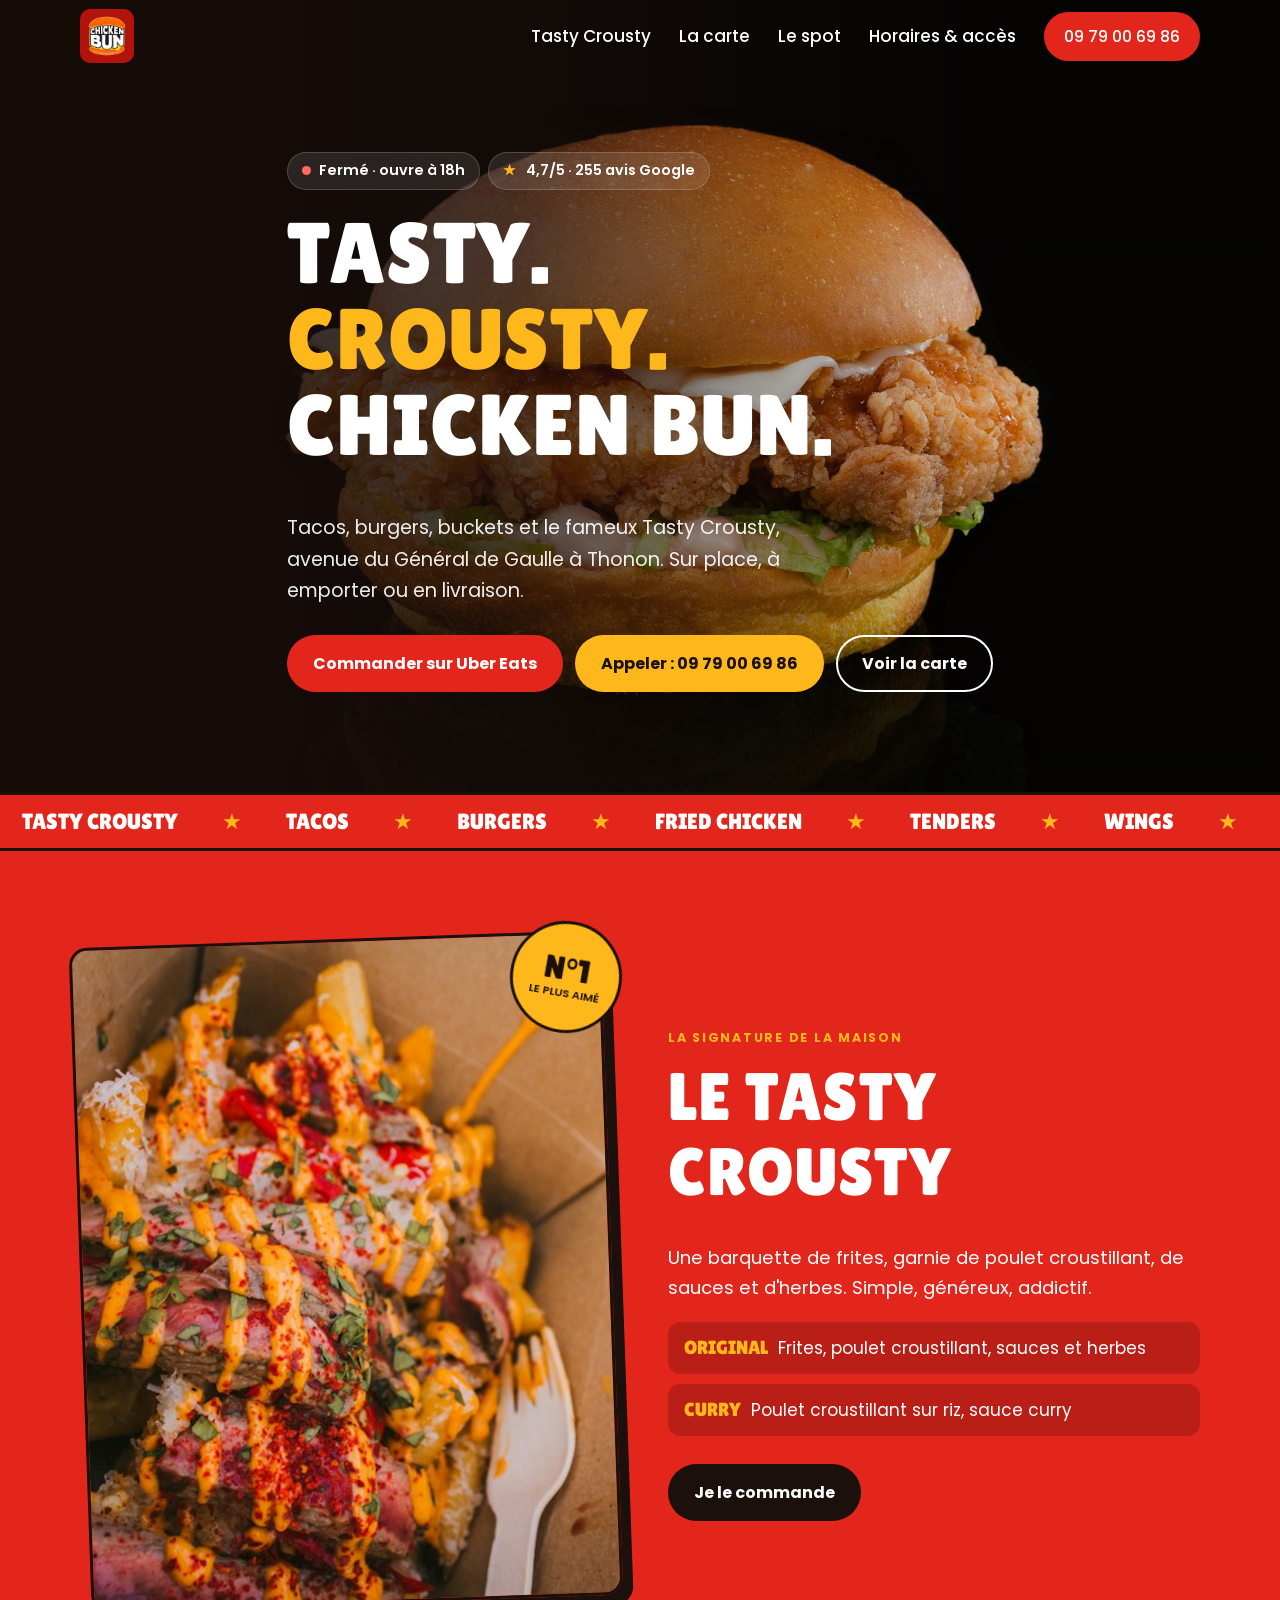
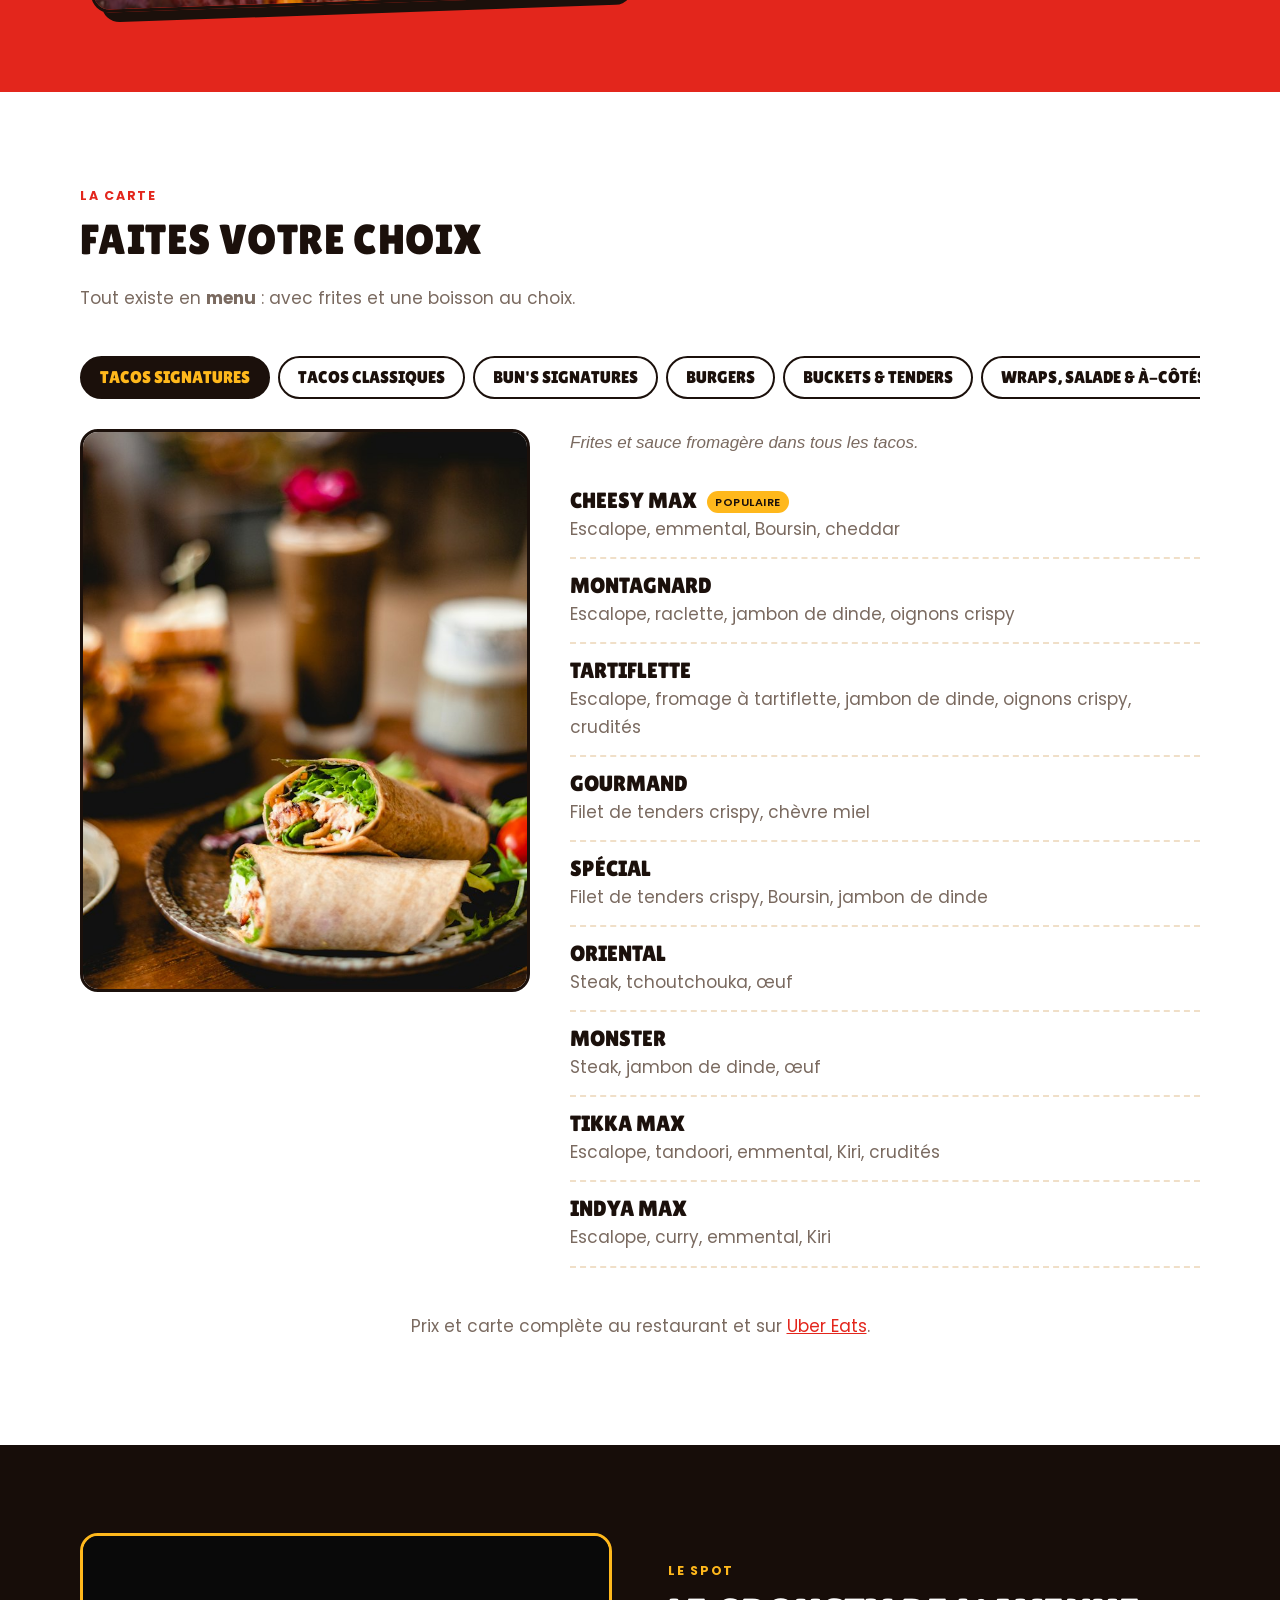
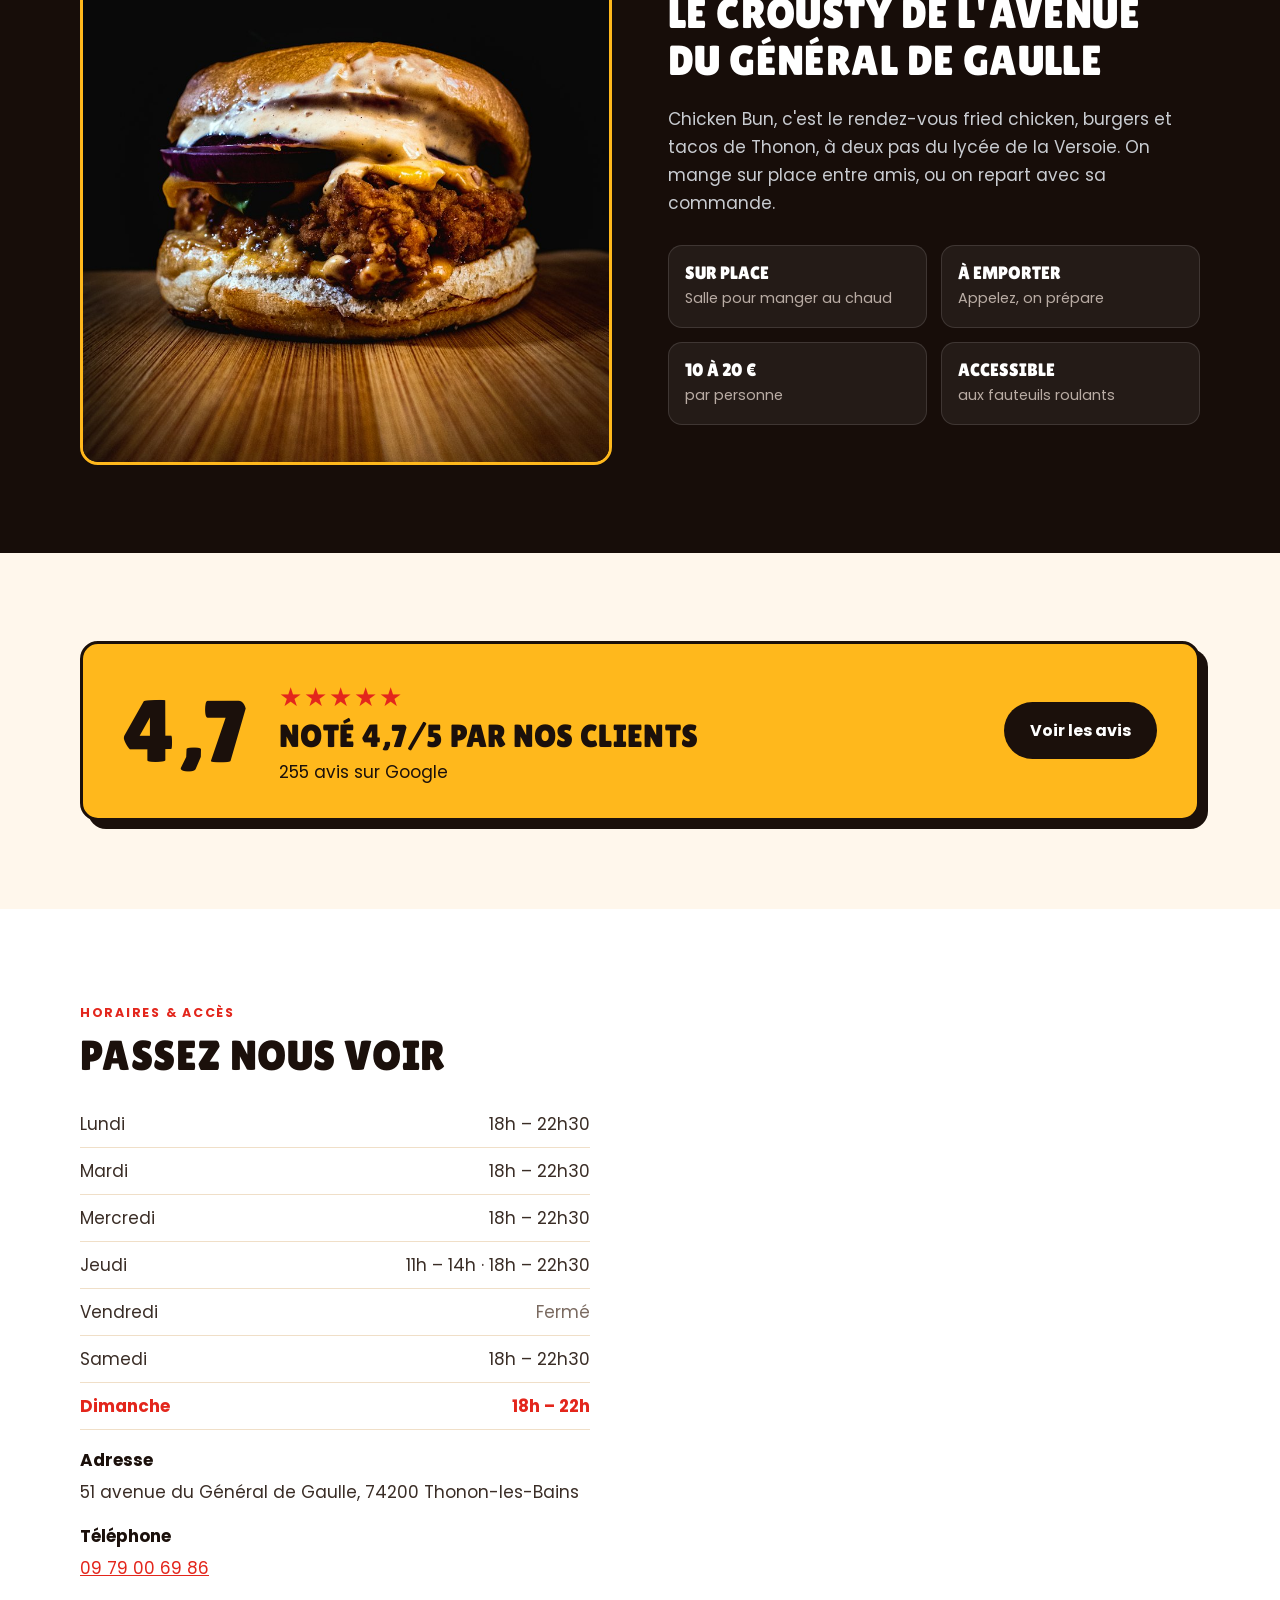
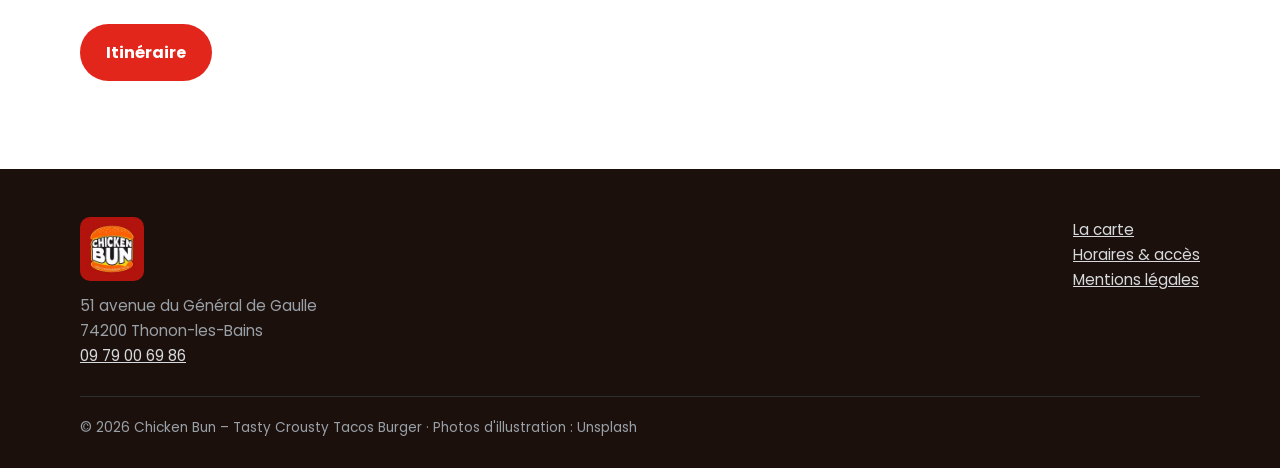
==== commit 433dc2ad: "Démo v0.3 : mentions provisoires masquées, site non référencé, mise en ligne Netlify Co-Authored-By:" ====
--- a/index.html
+++ b/index.html
@@ -5,6 +5,8 @@
   <meta name="viewport" content="width=device-width, initial-scale=1">
   <title>Chicken Bun – Tacos, burgers et fried chicken à Thonon-les-Bains</title>
   <meta name="description" content="Chicken Bun, restauration rapide au 51 avenue du Général de Gaulle à Thonon-les-Bains : tacos, burgers, poulet croustillant. Sur place ou à emporter. 4,7/5 sur Google.">
+  <!-- DÉMO : pas de référencement tant que le client n'a pas validé (retiré par /livrer) -->
+  <meta name="robots" content="noindex, nofollow">
   <meta name="theme-color" content="#170d09">
   <link rel="canonical" href="https://chicken-bun.netlify.app/">
   <meta property="og:type" content="website">
@@ -209,7 +211,8 @@
           </dl>
         </div>
       </div>
-      <p class="menu-note">[[à confirmer : prix au comptoir]] · Carte complète au restaurant et sur Uber Eats.</p>
+      <!-- [[à confirmer : prix au comptoir]] -->
+      <p class="menu-note">Prix et carte complète au restaurant et sur <a href="https://www.ubereats.com/fr/store/chicken-bun/je0n2UGTXL2uMVBDOPB7uw" target="_blank" rel="noopener">Uber Eats</a>.</p>
     </div>
   </section>
   <!-- ===== LE SPOT ===== -->
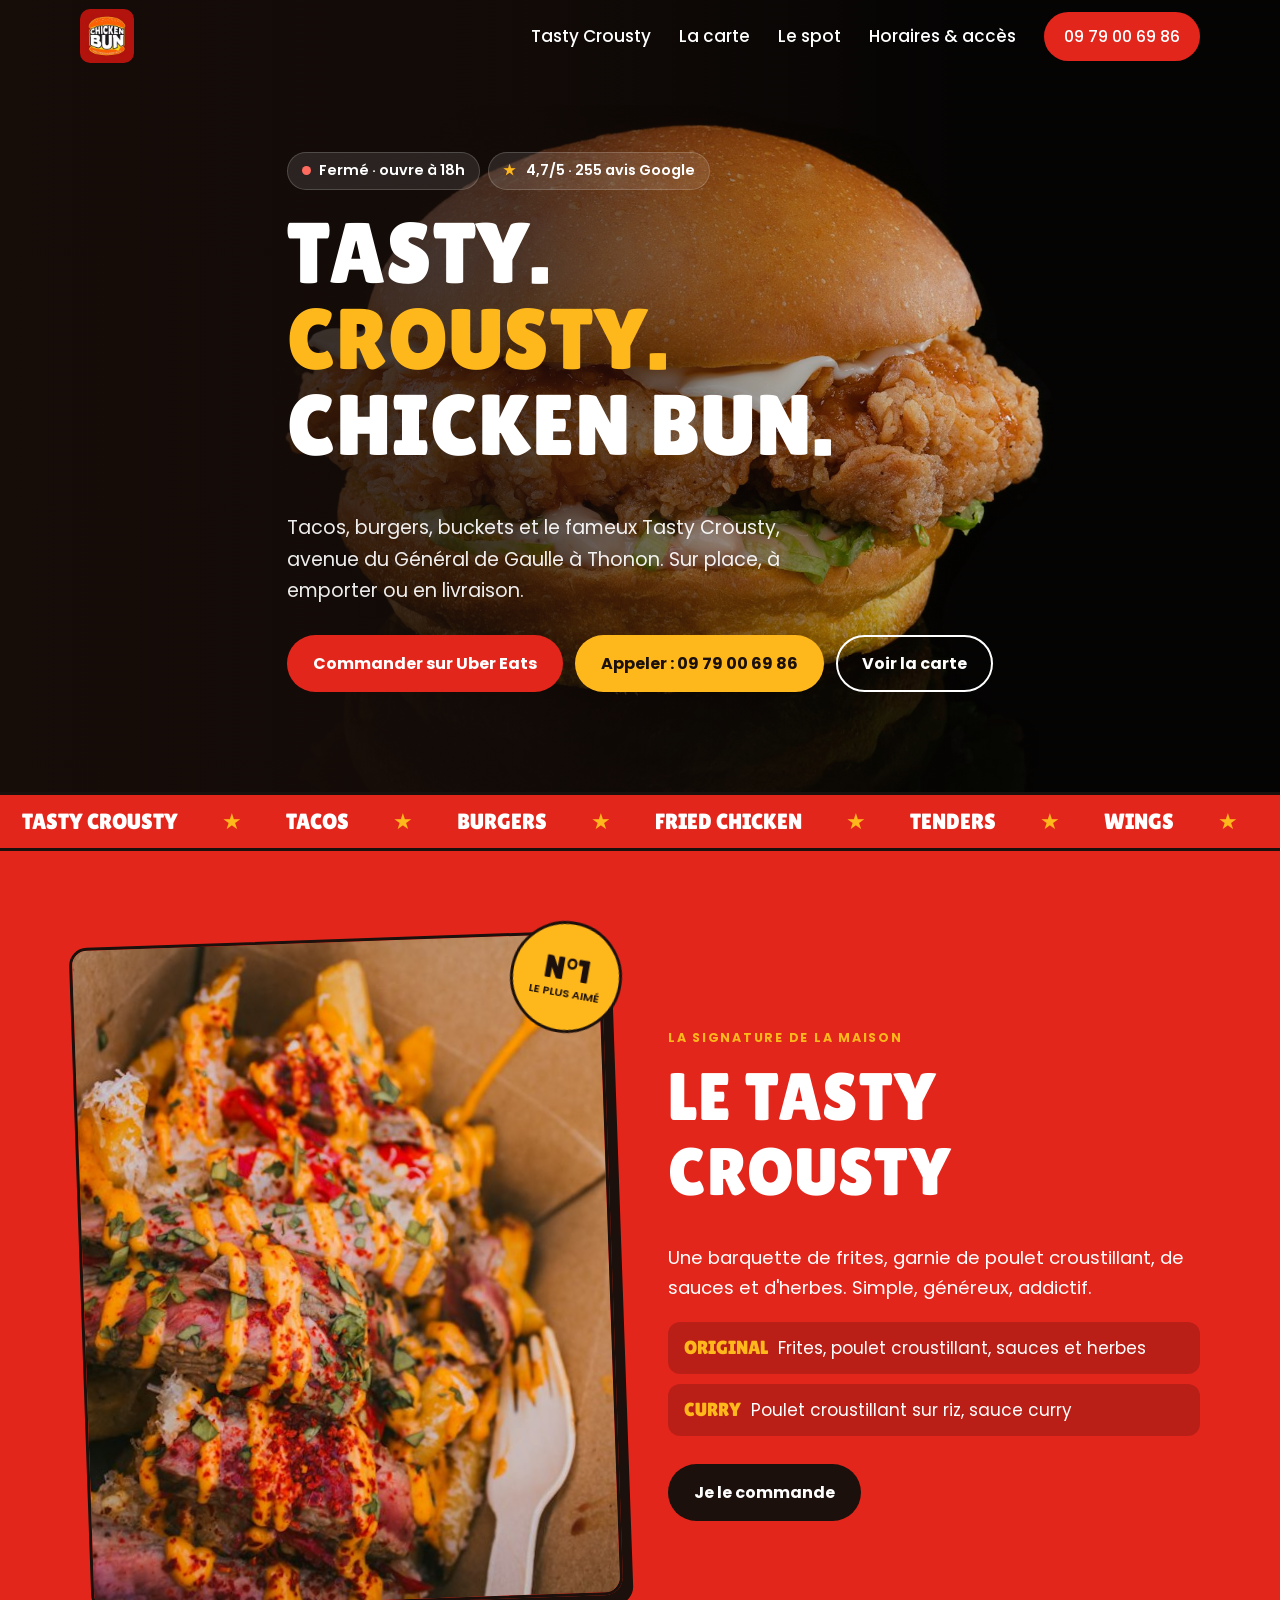
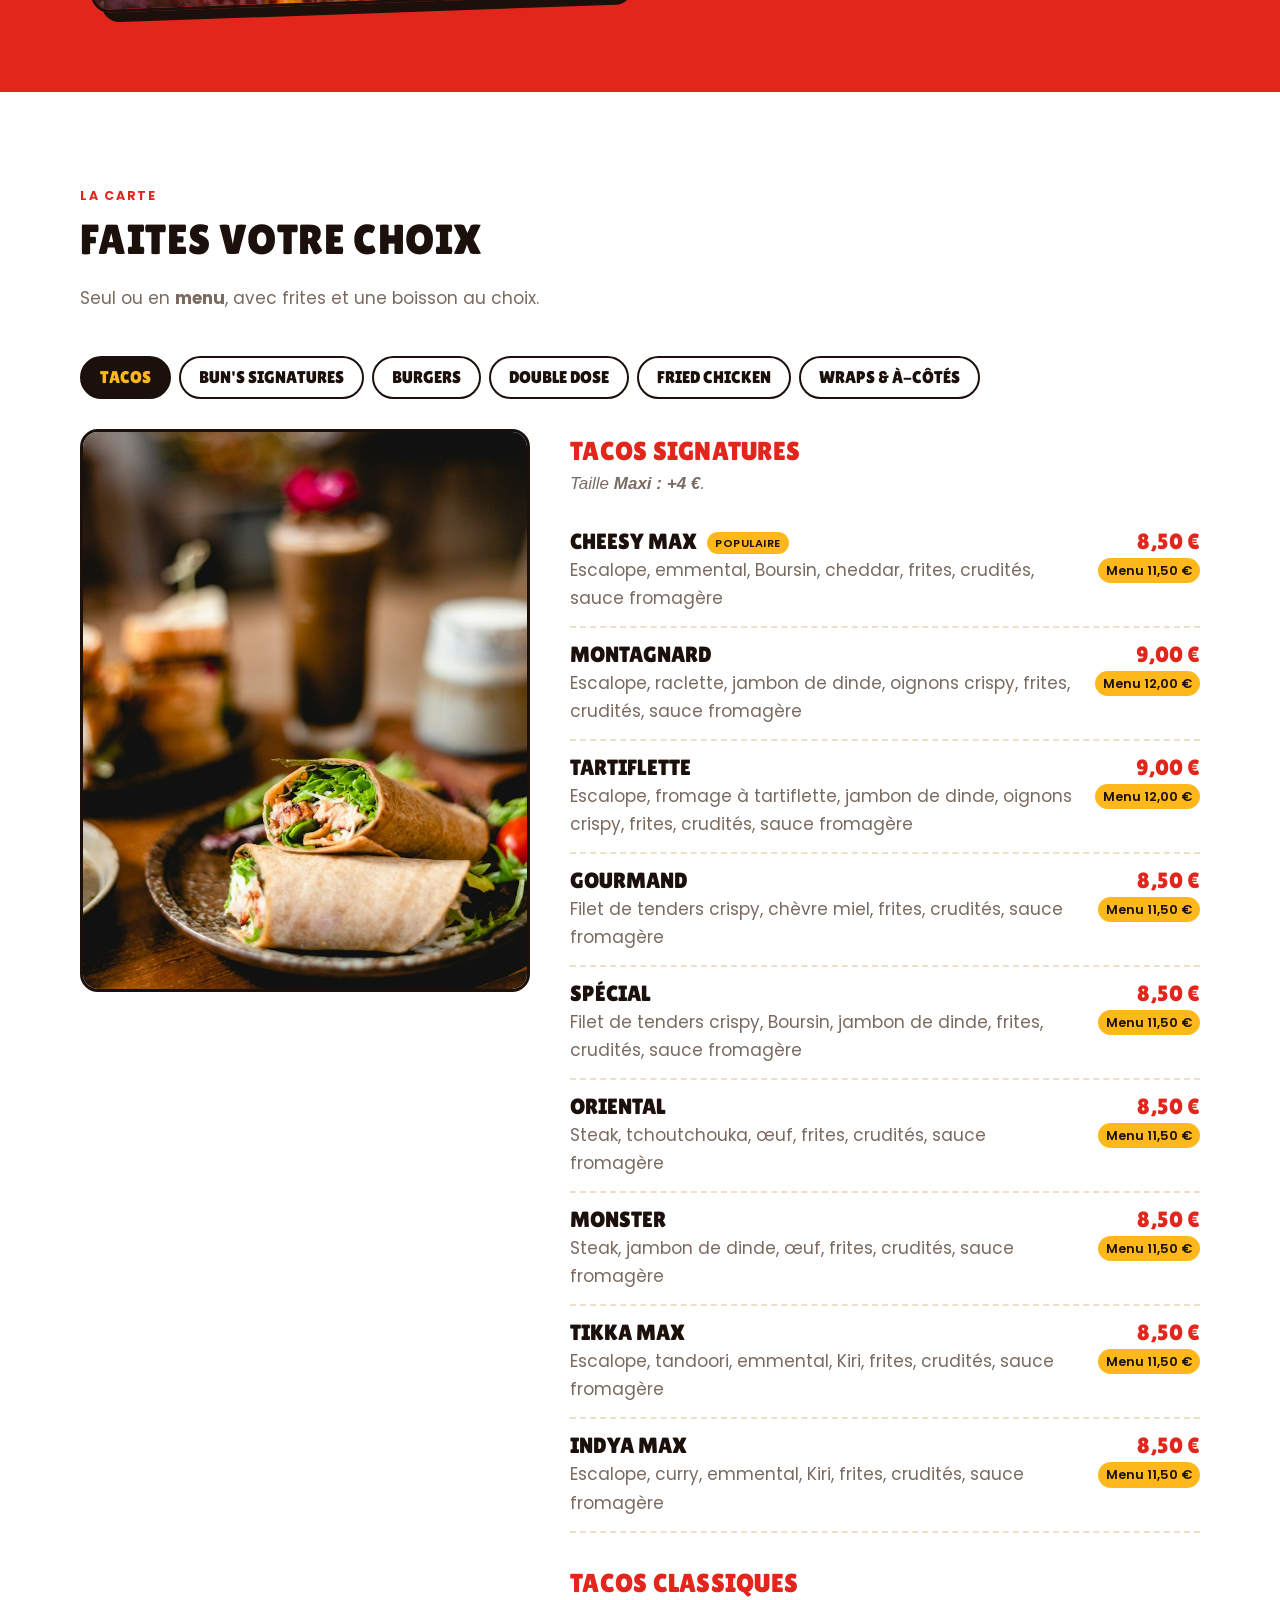
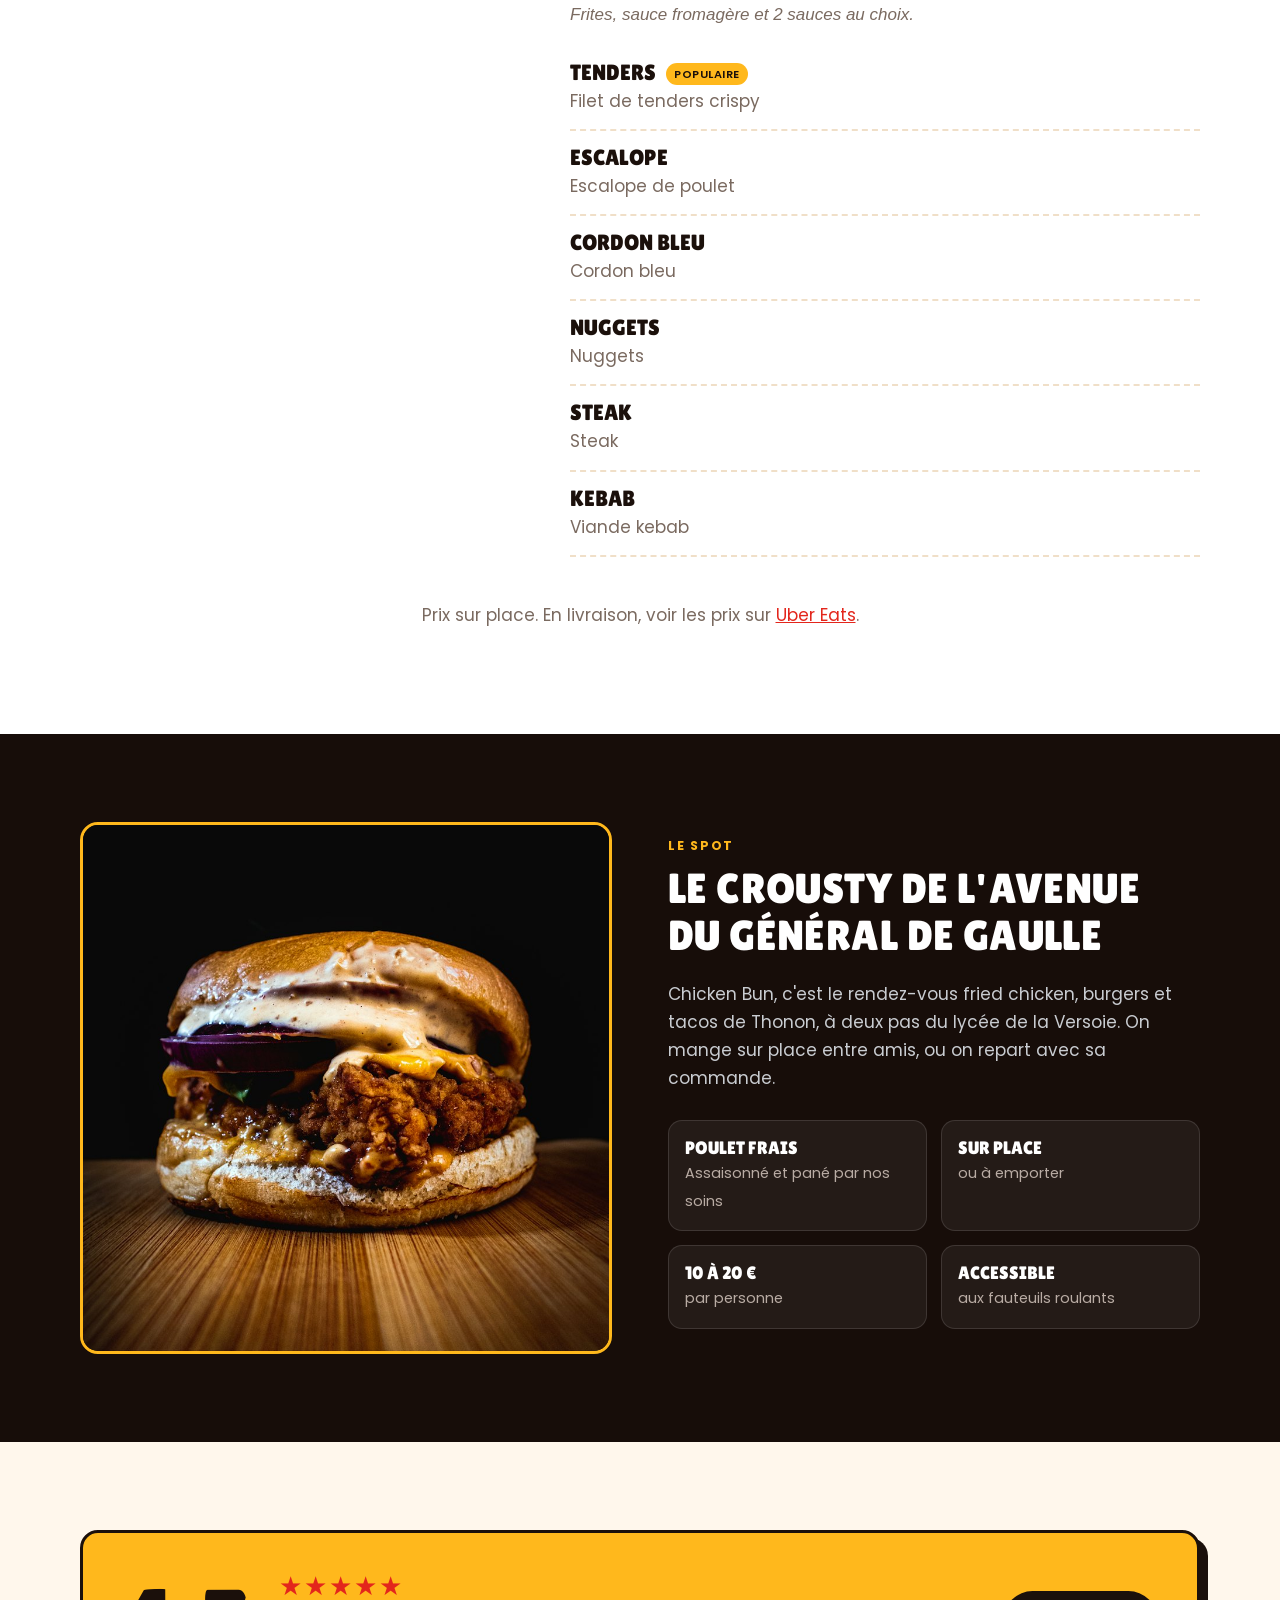
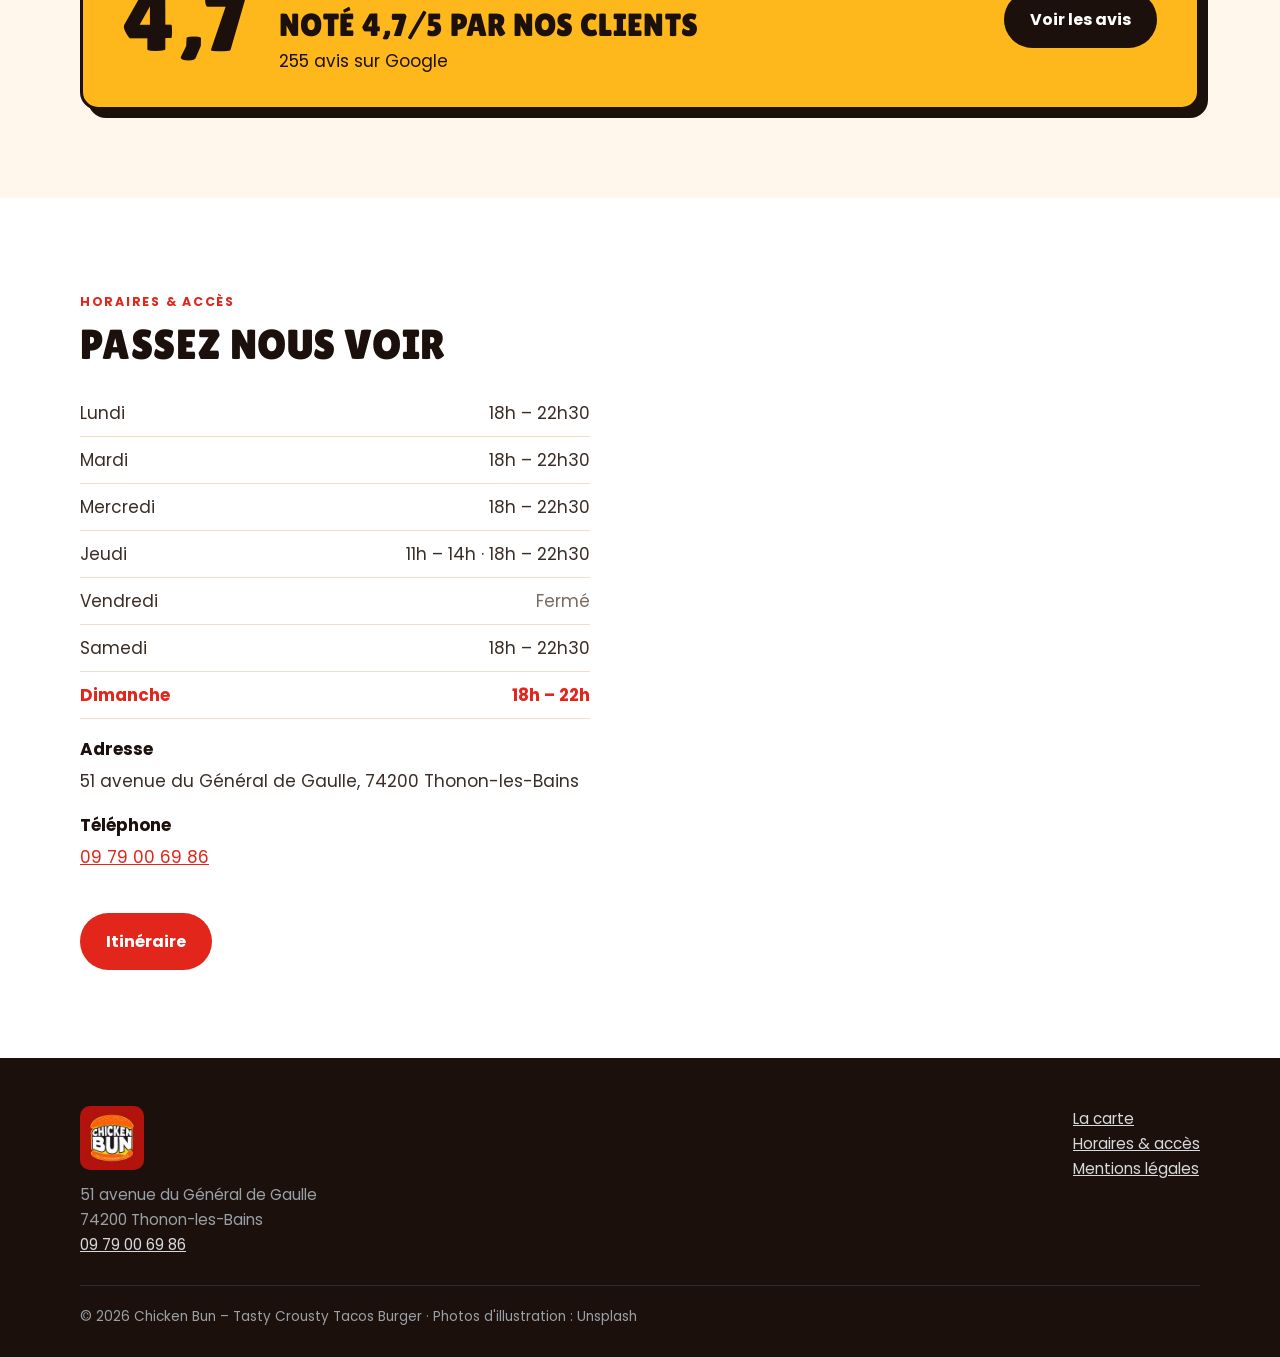
==== commit 162e7a7b: "v0.4 : prix sur place sur toute la carte, onglet Double dose, poulet frais pané maison Co-Authored-B" ====
--- a/index.html
+++ b/index.html
@@ -111,108 +111,134 @@
   </section>
 
   <!-- ===== LA CARTE =====
-       Reprise de la carte Uber Eats (17/11/2026). Prix volontairement absents :
-       les prix Uber Eats sont souvent plus élevés qu'au comptoir. -->
+       Prix sur place : panneaux du restaurant (photo Google de mai 2024), à faire confirmer.
+       Ne pas reprendre les prix Uber Eats (majorés). -->
   <section class="section section--alt" id="carte">
     <div class="container">
       <div class="section-head reveal">
         <span class="kicker">La carte</span>
         <h2>Faites votre choix</h2>
-        <p>Tout existe en <strong>menu</strong> : avec frites et une boisson au choix.</p>
+        <p>Seul ou en <strong>menu</strong>, avec frites et une boisson au choix.</p>
       </div>
 
       <div class="menu-tabs" role="tablist" aria-label="Catégories de la carte">
-        <button class="menu-tab" role="tab" aria-selected="true" aria-controls="m-tacos" data-img="img/carte/tacos.jpg">Tacos signatures</button>
-        <button class="menu-tab" role="tab" aria-selected="false" aria-controls="m-classiques" data-img="img/carte/tacos.jpg">Tacos classiques</button>
+        <button class="menu-tab" role="tab" aria-selected="true" aria-controls="m-tacos" data-img="img/carte/tacos.jpg">Tacos</button>
         <button class="menu-tab" role="tab" aria-selected="false" aria-controls="m-buns" data-img="img/carte/buns.jpg">Bun's signatures</button>
         <button class="menu-tab" role="tab" aria-selected="false" aria-controls="m-burgers" data-img="img/carte/burgers.jpg">Burgers</button>
-        <button class="menu-tab" role="tab" aria-selected="false" aria-controls="m-chicken" data-img="img/carte/wings.jpg">Buckets &amp; tenders</button>
-        <button class="menu-tab" role="tab" aria-selected="false" aria-controls="m-autres" data-img="img/carte/tenders.jpg">Wraps, salade &amp; à-côtés</button>
+        <button class="menu-tab" role="tab" aria-selected="false" aria-controls="m-double" data-img="img/carte/burgers.jpg">Double dose</button>
+        <button class="menu-tab" role="tab" aria-selected="false" aria-controls="m-chicken" data-img="img/carte/wings.jpg">Fried chicken</button>
+        <button class="menu-tab" role="tab" aria-selected="false" aria-controls="m-autres" data-img="img/carte/tenders.jpg">Wraps &amp; à-côtés</button>
       </div>
 
       <div class="menu-board">
         <img class="menu-board__img" id="menu-img" src="img/carte/tacos.jpg" alt="" loading="lazy" width="700" height="525">
 
         <div class="menu-panel" id="m-tacos" role="tabpanel">
-          <p class="menu-panel__intro">Frites et sauce fromagère dans tous les tacos.</p>
-          <dl class="menu-list">
-            <div><dt>Cheesy Max <em>Populaire</em></dt><dd>Escalope, emmental, Boursin, cheddar</dd></div>
-            <div><dt>Montagnard</dt><dd>Escalope, raclette, jambon de dinde, oignons crispy</dd></div>
-            <div><dt>Tartiflette</dt><dd>Escalope, fromage à tartiflette, jambon de dinde, oignons crispy, crudités</dd></div>
-            <div><dt>Gourmand</dt><dd>Filet de tenders crispy, chèvre miel</dd></div>
-            <div><dt>Spécial</dt><dd>Filet de tenders crispy, Boursin, jambon de dinde</dd></div>
-            <div><dt>Oriental</dt><dd>Steak, tchoutchouka, œuf</dd></div>
-            <div><dt>Monster</dt><dd>Steak, jambon de dinde, œuf</dd></div>
-            <div><dt>Tikka Max</dt><dd>Escalope, tandoori, emmental, Kiri, crudités</dd></div>
-            <div><dt>Indya Max</dt><dd>Escalope, curry, emmental, Kiri</dd></div>
-          </dl>
-        </div>
-
-        <div class="menu-panel" id="m-classiques" role="tabpanel" hidden>
+          <h3 class="menu-panel__title">Tacos signatures</h3>
+          <p class="menu-panel__intro">Taille <strong>Maxi : +4 €</strong>.</p>
+          <dl class="menu-list">
+            <div><dt>Cheesy Max <em>Populaire</em></dt><dd>Escalope, emmental, Boursin, cheddar, frites, crudités, sauce fromagère</dd><span class="price"><b>8,50 €</b><small>Menu 11,50 €</small></span></div>
+            <div><dt>Montagnard</dt><dd>Escalope, raclette, jambon de dinde, oignons crispy, frites, crudités, sauce fromagère</dd><span class="price"><b>9,00 €</b><small>Menu 12,00 €</small></span></div>
+            <div><dt>Tartiflette</dt><dd>Escalope, fromage à tartiflette, jambon de dinde, oignons crispy, frites, crudités, sauce fromagère</dd><span class="price"><b>9,00 €</b><small>Menu 12,00 €</small></span></div>
+            <div><dt>Gourmand</dt><dd>Filet de tenders crispy, chèvre miel, frites, crudités, sauce fromagère</dd><span class="price"><b>8,50 €</b><small>Menu 11,50 €</small></span></div>
+            <div><dt>Spécial</dt><dd>Filet de tenders crispy, Boursin, jambon de dinde, frites, crudités, sauce fromagère</dd><span class="price"><b>8,50 €</b><small>Menu 11,50 €</small></span></div>
+            <div><dt>Oriental</dt><dd>Steak, tchoutchouka, œuf, frites, crudités, sauce fromagère</dd><span class="price"><b>8,50 €</b><small>Menu 11,50 €</small></span></div>
+            <div><dt>Monster</dt><dd>Steak, jambon de dinde, œuf, frites, crudités, sauce fromagère</dd><span class="price"><b>8,50 €</b><small>Menu 11,50 €</small></span></div>
+            <div><dt>Tikka Max</dt><dd>Escalope, tandoori, emmental, Kiri, frites, crudités, sauce fromagère</dd><span class="price"><b>8,50 €</b><small>Menu 11,50 €</small></span></div>
+            <div><dt>Indya Max</dt><dd>Escalope, curry, emmental, Kiri, frites, crudités, sauce fromagère</dd><span class="price"><b>8,50 €</b><small>Menu 11,50 €</small></span></div>
+          </dl>
+          <h3 class="menu-panel__title">Tacos classiques</h3>
           <p class="menu-panel__intro">Frites, sauce fromagère et 2 sauces au choix.</p>
-          <dl class="menu-list">
-            <div><dt>Tacos Tenders <em>Populaire</em></dt><dd>Filet de tenders crispy</dd></div>
-            <div><dt>Tacos Escalope</dt><dd>Escalope de poulet</dd></div>
-            <div><dt>Tacos Cordon bleu</dt><dd>Cordon bleu</dd></div>
-            <div><dt>Tacos Nuggets</dt><dd>Nuggets</dd></div>
-            <div><dt>Tacos Steak</dt><dd>Steak</dd></div>
-            <div><dt>Tacos Kebab</dt><dd>Viande kebab</dd></div>
+          <!-- [[à confirmer : prix des tacos classiques]] -->
+          <dl class="menu-list">
+            <div><dt>Tenders <em>Populaire</em></dt><dd>Filet de tenders crispy</dd><span class="price"></span></div>
+            <div><dt>Escalope</dt><dd>Escalope de poulet</dd><span class="price"></span></div>
+            <div><dt>Cordon bleu</dt><dd>Cordon bleu</dd><span class="price"></span></div>
+            <div><dt>Nuggets</dt><dd>Nuggets</dd><span class="price"></span></div>
+            <div><dt>Steak</dt><dd>Steak</dd><span class="price"></span></div>
+            <div><dt>Kebab</dt><dd>Viande kebab</dd><span class="price"></span></div>
           </dl>
         </div>
 
         <div class="menu-panel" id="m-buns" role="tabpanel" hidden>
-          <p class="menu-panel__intro">Nos burgers signatures, au steak façon bouchère 120 g ou aux tenders crispy.</p>
-          <dl class="menu-list">
-            <div><dt>Bun Tower <em>Populaire</em></dt><dd>Tenders crispy, emmental, galette de pommes de terre, cheddar, salade, sauce creamy</dd></div>
-            <div><dt>Bun Raclette <em>Populaire</em></dt><dd>Steak 120 g, raclette, bacon, oignons crispy, salade, tomate, sauce buffalo</dd></div>
-            <div><dt>Bun Mielleux <em>Populaire</em></dt><dd>Tenders crispy, chèvre, miel, salade, sauce crispy</dd></div>
-            <div><dt>Bun Smoky</dt><dd>Tenders crispy, bacon, cheddar, salade, sauce crispy</dd></div>
-            <div><dt>Bun Paysan</dt><dd>Tenders crispy, raclette, bacon, salade, sauce creamy</dd></div>
-            <div><dt>Bun Campagnard</dt><dd>Steak 120 g, fromage à tartiflette, bacon, oignons crispy, salade, tomates, sauce buffalo</dd></div>
-            <div><dt>Bun Whoopy</dt><dd>Steak 120 g, emmental, cheddar, galette de pommes de terre, salade, tomates, sauce giant</dd></div>
-            <div><dt>Bun Duel</dt><dd>Tenders crispy + steak 120 g, emmental, cheddar, salade, tomates, sauces giant et creamy</dd></div>
-            <div><dt>Méga Bun</dt><dd>2 steaks 120 g, emmental, cheddar, salade, tomates, sauce buffalo</dd></div>
+          <dl class="menu-list">
+            <div><dt>Tower <em>Populaire</em></dt><dd>Tenders crispy, emmental, galette de pommes de terre, cheddar, salade, sauce creamy</dd><span class="price"><b>8,00 €</b><small>Menu 11,00 €</small></span></div>
+            <div><dt>Raclette <em>Populaire</em></dt><dd>Steak façon bouchère 120 g, raclette, bacon, oignons crispy, salade, tomate, sauce buffalo</dd><span class="price"><b>8,50 €</b><small>Menu 11,50 €</small></span></div>
+            <div><dt>Mielleux <em>Populaire</em></dt><dd>Tenders crispy, chèvre, miel, salade, sauce crispy</dd><span class="price"><b>8,00 €</b><small>Menu 11,00 €</small></span></div>
+            <div><dt>Smoky</dt><dd>Tenders crispy, bacon, cheddar, salade, sauce crispy</dd><span class="price"><b>8,00 €</b><small>Menu 11,00 €</small></span></div>
+            <div><dt>Paysan</dt><dd>Tenders crispy, raclette, bacon, salade, sauce creamy</dd><span class="price"><b>8,00 €</b><small>Menu 11,00 €</small></span></div>
+            <div><dt>Campagnard</dt><dd>Steak façon bouchère 120 g, fromage à tartiflette, bacon, oignons crispy, salade, tomate, sauce buffalo</dd><span class="price"><b>8,50 €</b><small>Menu 11,50 €</small></span></div>
+            <div><dt>Whoopy</dt><dd>Steak façon bouchère 120 g, emmental, cheddar, galette de pommes de terre, salade, tomates, sauce giant</dd><span class="price"><b>8,50 €</b><small>Menu 11,50 €</small></span></div>
+            <div><dt>Duel</dt><dd>Tenders crispy + steak façon bouchère 120 g, emmental, cheddar, salade, tomates, sauces giant et creamy</dd><span class="price"><b>9,00 €</b><small>Menu 12,00 €</small></span></div>
+            <div><dt>Méga Bun</dt><dd>2 steaks façon bouchère 120 g, emmental, cheddar, salade, tomates, sauce buffalo</dd><span class="price"><b>9,50 €</b><small>Menu 12,50 €</small></span></div>
           </dl>
         </div>
 
         <div class="menu-panel" id="m-burgers" role="tabpanel" hidden>
-          <p class="menu-panel__intro">Les classiques, et les formules « Doubles doses » : deux burgers dans le même menu.</p>
-          <dl class="menu-list">
-            <div><dt>Chicken Crispy</dt><dd>Pain brioché, tenders crispy, cheddar, salade, sauce crispy</dd></div>
-            <div><dt>Giant <em>Populaire</em></dt><dd>2 steaks, cheddar, salade, oignons, sauce giant</dd></div>
-            <div><dt>Big · Big Bacon · Big Max</dt><dd>2 à 4 steaks, cheddar, salade, oignons, cornichons, sauce big</dd></div>
-            <div><dt>Cheese · Double · Triple</dt><dd>1, 2 ou 3 steaks et cheddars, oignons, cornichons, ketchup, moutarde</dd></div>
-            <div><dt>Fish</dt><dd>Filet de poisson pané, cheddar, sauce tartare</dd></div>
-            <div><dt>Doubles doses</dt><dd>12 combinaisons de deux burgers (ex. Giant &amp; Chicken Crispy, Big &amp; Big)</dd></div>
+          <dl class="menu-list">
+            <div><dt>Chicken Crispy</dt><dd>Pain brioché, tenders crispy, cheddar, salade, sauce crispy</dd><span class="price"><b>5,50 €</b><small>Menu 8,50 €</small></span></div>
+            <div><dt>Giant <em>Populaire</em></dt><dd>2 steaks, cheddar, salade, oignons, sauce giant</dd><span class="price"><b>5,00 €</b><small>Menu 8,00 €</small></span></div>
+            <div><dt>Big</dt><dd>2 steaks, cheddar, salade, oignons, cornichons, sauce big</dd><span class="price"><b>5,50 €</b><small>Menu 8,50 €</small></span></div>
+            <div><dt>Big Bacon</dt><dd>Le Big, avec du bacon</dd><span class="price"><b>6,50 €</b><small>Menu 9,50 €</small></span></div>
+            <div><dt>Big Max</dt><dd>4 steaks, 2 cheddars, salade, oignons, cornichons, sauce big</dd><span class="price"><b>7,50 €</b><small>Menu 10,50 €</small></span></div>
+            <div><dt>Cheese</dt><dd>Steak, cheddar, oignons, cornichons, ketchup, moutarde</dd><span class="price"><b>3,00 €</b><small>Menu 6,00 €</small></span></div>
+            <div><dt>Double Cheese</dt><dd>2 steaks, 2 cheddars, oignons, cornichons, ketchup, moutarde</dd><span class="price"><b>4,50 €</b><small>Menu 7,50 €</small></span></div>
+            <div><dt>Triple Cheese</dt><dd>3 steaks, 3 cheddars, oignons, cornichons, ketchup, moutarde</dd><span class="price"><b>6,00 €</b><small>Menu 9,00 €</small></span></div>
+            <div><dt>Fish</dt><dd>Filet de poisson pané, cheddar, sauce tartare</dd><span class="price"><b>5,00 €</b><small>Menu 8,00 €</small></span></div>
+          </dl>
+        </div>
+
+        <div class="menu-panel" id="m-double" role="tabpanel" hidden>
+          <p class="menu-panel__intro">Deux burgers dans le même menu, <strong>servi avec frites et boisson</strong>.</p>
+          <dl class="menu-list">
+            <div><dt>S1</dt><dd>Cheese + Double Cheese</dd><span class="price"><b>9,50 €</b></span></div>
+            <div><dt>S2</dt><dd>Cheese + Big</dd><span class="price"><b>10,50 €</b></span></div>
+            <div><dt>S3</dt><dd>Wings x4 + Chicken Crispy</dd><span class="price"><b>11,00 €</b></span></div>
+            <div><dt>S4</dt><dd>Cheese + Big Bacon</dd><span class="price"><b>11,50 €</b></span></div>
+            <div><dt>S5</dt><dd>Tenders x3 + Big</dd><span class="price"><b>12,00 €</b></span></div>
+            <div><dt>S6</dt><dd>Giant + Giant</dd><span class="price"><b>12,00 €</b></span></div>
+            <div><dt>S7</dt><dd>Double Cheese + Chicken Crispy</dd><span class="price"><b>12,00 €</b></span></div>
+            <div><dt>S8</dt><dd>Giant + Big</dd><span class="price"><b>12,50 €</b></span></div>
+            <div><dt>S9</dt><dd>Chicken Crispy + Chicken Crispy</dd><span class="price"><b>12,50 €</b></span></div>
+            <div><dt>S10</dt><dd>Triple Cheese + Fish</dd><span class="price"><b>12,50 €</b></span></div>
+            <div><dt>S11</dt><dd>Chicken Crispy + Giant</dd><span class="price"><b>12,50 €</b></span></div>
+            <div><dt>S12</dt><dd>Big + Big</dd><span class="price"><b>12,50 €</b></span></div>
           </dl>
         </div>
 
         <div class="menu-panel" id="m-chicken" role="tabpanel" hidden>
-          <p class="menu-panel__intro">À partager… ou pas.</p>
-          <dl class="menu-list">
-            <div><dt>Duo Crousty <em>Populaire</em></dt><dd>10 tenders</dd></div>
-            <div><dt>Duo Spicy <em class="hot">Épicé</em></dt><dd>16 wings</dd></div>
-            <div><dt>Duo Mix</dt><dd>7 tenders et 7 wings</dd></div>
-            <div><dt>Maxi Crousty · Spicy · Mix</dt><dd>20 tenders, 32 wings, ou 16 tenders et 16 wings</dd></div>
-            <div><dt>Tenders</dt><dd>Nombre de pièces au choix</dd></div>
-            <div><dt>Nuggets</dt><dd>Nombre de pièces au choix</dd></div>
-          </dl>
-          <p class="menu-panel__intro">En menu : frites et boissons pour 2 (Duo) ou pour 4 (Maxi).</p>
+          <p class="menu-panel__intro">Poulet frais, assaisonné et pané par nos soins.</p>
+          <dl class="menu-list">
+            <div><dt>Tenders x3</dt><dd>Filets de poulet panés</dd><span class="price"><b>4,50 €</b></span></div>
+            <div><dt>Tenders x5</dt><dd>Filets de poulet panés</dd><span class="price"><b>7,50 €</b></span></div>
+            <div><dt>Wings x4</dt><dd>Ailes de poulet croustillantes</dd><span class="price"><b>4,00 €</b></span></div>
+            <div><dt>Wings x6</dt><dd>Ailes de poulet croustillantes</dd><span class="price"><b>5,50 €</b></span></div>
+            <div><dt>Wings x10</dt><dd>Ailes de poulet croustillantes</dd><span class="price"><b>8,50 €</b></span></div>
+            <div><dt>Duo Crousty <em>Populaire</em></dt><dd>10 tenders</dd><span class="price"><b>14,50 €</b></span></div>
+            <div><dt>Duo Spicy <em class="hot">Épicé</em></dt><dd>16 wings</dd><span class="price"><b>14,50 €</b></span></div>
+            <div><dt>Duo Mix</dt><dd>7 tenders et 7 wings</dd><span class="price"><b>14,50 €</b></span></div>
+            <div><dt>Maxi Crousty</dt><dd>20 tenders</dd><span class="price"><b>28,00 €</b></span></div>
+            <div><dt>Maxi Spicy <em class="hot">Épicé</em></dt><dd>32 wings</dd><span class="price"><b>28,00 €</b></span></div>
+            <div><dt>Maxi Mix</dt><dd>16 tenders et 16 wings</dd><span class="price"><b>33,00 €</b></span></div>
+          </dl>
+          <p class="menu-panel__intro">En menu : <strong>+3 €</strong> (frites et boisson), Duo <strong>+5 €</strong> (2 frites, 2 boissons), Maxi <strong>+6 €</strong> (4 frites, 1 grande bouteille).</p>
         </div>
 
         <div class="menu-panel" id="m-autres" role="tabpanel" hidden>
           <dl class="menu-list">
-            <div><dt>Wrap Tenders Rösti</dt><dd>Tenders crispy, galette de pommes de terre, cheddar, salade, tomate, sauce creamy</dd></div>
-            <div><dt>Wrap Tenders Bacon</dt><dd>Tenders crispy, bacon, cheddar, salade, tomate, sauce creamy</dd></div>
-            <div><dt>Salade César</dt><dd>Tenders crispy, tomates cerises, croûtons, sauce César</dd></div>
-            <div><dt>Frites cheddar · cheddar bacon</dt><dd>Frites nappées de cheddar fondu, avec ou sans éclats de bacon</dd></div>
-            <div><dt>Menu enfant</dt><dd>4 nuggets, frites, compote et Capri-Sun</dd></div>
-            <div><dt>Boissons</dt><dd>Oasis, Schweppes, Orangina, Dada, eau</dd></div>
-          </dl>
-        </div>
-      </div>
-      <!-- [[à confirmer : prix au comptoir]] -->
-      <p class="menu-note">Prix et carte complète au restaurant et sur <a href="https://www.ubereats.com/fr/store/chicken-bun/je0n2UGTXL2uMVBDOPB7uw" target="_blank" rel="noopener">Uber Eats</a>.</p>
+            <div><dt>Wrap Tenders Rösti</dt><dd>Tenders crispy, galette de pommes de terre, cheddar, salade, tomate, sauce creamy</dd><span class="price"><b>7,00 €</b></span></div>
+            <div><dt>Wrap Tenders Bacon</dt><dd>Tenders crispy, bacon, cheddar, salade, tomate, sauce creamy</dd><span class="price"><b>7,00 €</b></span></div>
+            <div><dt>Salade César</dt><dd>Tenders crispy, emmental, tomates cerises, croûtons, sauce César</dd><span class="price"><b>7,50 €</b></span></div>
+            <div><dt>Nuggets x6</dt><dd>Nuggets de poulet</dd><span class="price"><b>5,00 €</b></span></div>
+            <div><dt>Nuggets x10</dt><dd>Nuggets de poulet</dd><span class="price"><b>7,50 €</b></span></div>
+            <div><dt>Frites cheddar</dt><dd>Frites nappées de cheddar fondu</dd><span class="price"><b>3,50 €</b></span></div>
+            <div><dt>Frites cheddar bacon</dt><dd>Avec des éclats de bacon</dd><span class="price"><b>4,50 €</b></span></div>
+            <div><dt>Menu Kid</dt><dd>Cheese ou 4 nuggets, frites, Capri-Sun et compote</dd><span class="price"><b>6,00 €</b></span></div>
+            <div><dt>Boissons</dt><dd>Oasis, Schweppes, Orangina, Dada, eau</dd><span class="price"></span></div>
+          </dl>
+        </div>
+      </div>
+      <p class="menu-note">Prix sur place. En livraison, voir les prix sur <a href="https://www.ubereats.com/fr/store/chicken-bun/je0n2UGTXL2uMVBDOPB7uw" target="_blank" rel="noopener">Uber Eats</a>.</p>
     </div>
   </section>
   <!-- ===== LE SPOT ===== -->
@@ -225,8 +251,8 @@
         <p>Chicken Bun, c'est le rendez-vous fried chicken, burgers et tacos de Thonon, à deux pas du lycée de la Versoie.
         On mange sur place entre amis, ou on repart avec sa commande.</p>
         <ul class="facts">
-          <li><strong>Sur place</strong><span>Salle pour manger au chaud</span></li>
-          <li><strong>À emporter</strong><span>Appelez, on prépare</span></li>
+          <li><strong>Poulet frais</strong><span>Assaisonné et pané par nos soins</span></li>
+          <li><strong>Sur place</strong><span>ou à emporter</span></li>
           <li><strong>10 à 20 €</strong><span>par personne</span></li>
           <li><strong>Accessible</strong><span>aux fauteuils roulants</span></li>
         </ul>
--- a/style.css
+++ b/style.css
@@ -365,3 +365,13 @@
   .signature__stamp { width: 92px; height: 92px; font-size: 1.6rem; right: 0; }
 }.signature__img img { aspect-ratio: 4 / 5; object-fit: cover; }
 @media (max-width: 860px) { .signature__img img { aspect-ratio: 4 / 3; } }
+
+/* Carte : prix à droite de chaque plat */
+.menu-list > div { display: grid; grid-template-columns: 1fr auto; column-gap: 16px; align-items: start; }
+.menu-list dt, .menu-list dd { grid-column: 1; }
+.menu-list .price { grid-column: 2; grid-row: 1 / span 2; text-align: right; white-space: nowrap; }
+.price b { display: block; font: 1.35rem var(--font-title); color: var(--brand); }
+.price small { display: block; font-size: .8rem; font-weight: 600; color: var(--ink); background: var(--accent); border-radius: 999px; padding: 2px 8px; margin-top: 4px; }
+.menu-panel__title { font-size: 1.6rem; text-transform: uppercase; color: var(--brand); margin: 8px 0 0; }
+.menu-panel__title + .menu-panel__intro { margin-top: 4px; }
+.menu-list + .menu-panel__title { margin-top: 36px; }
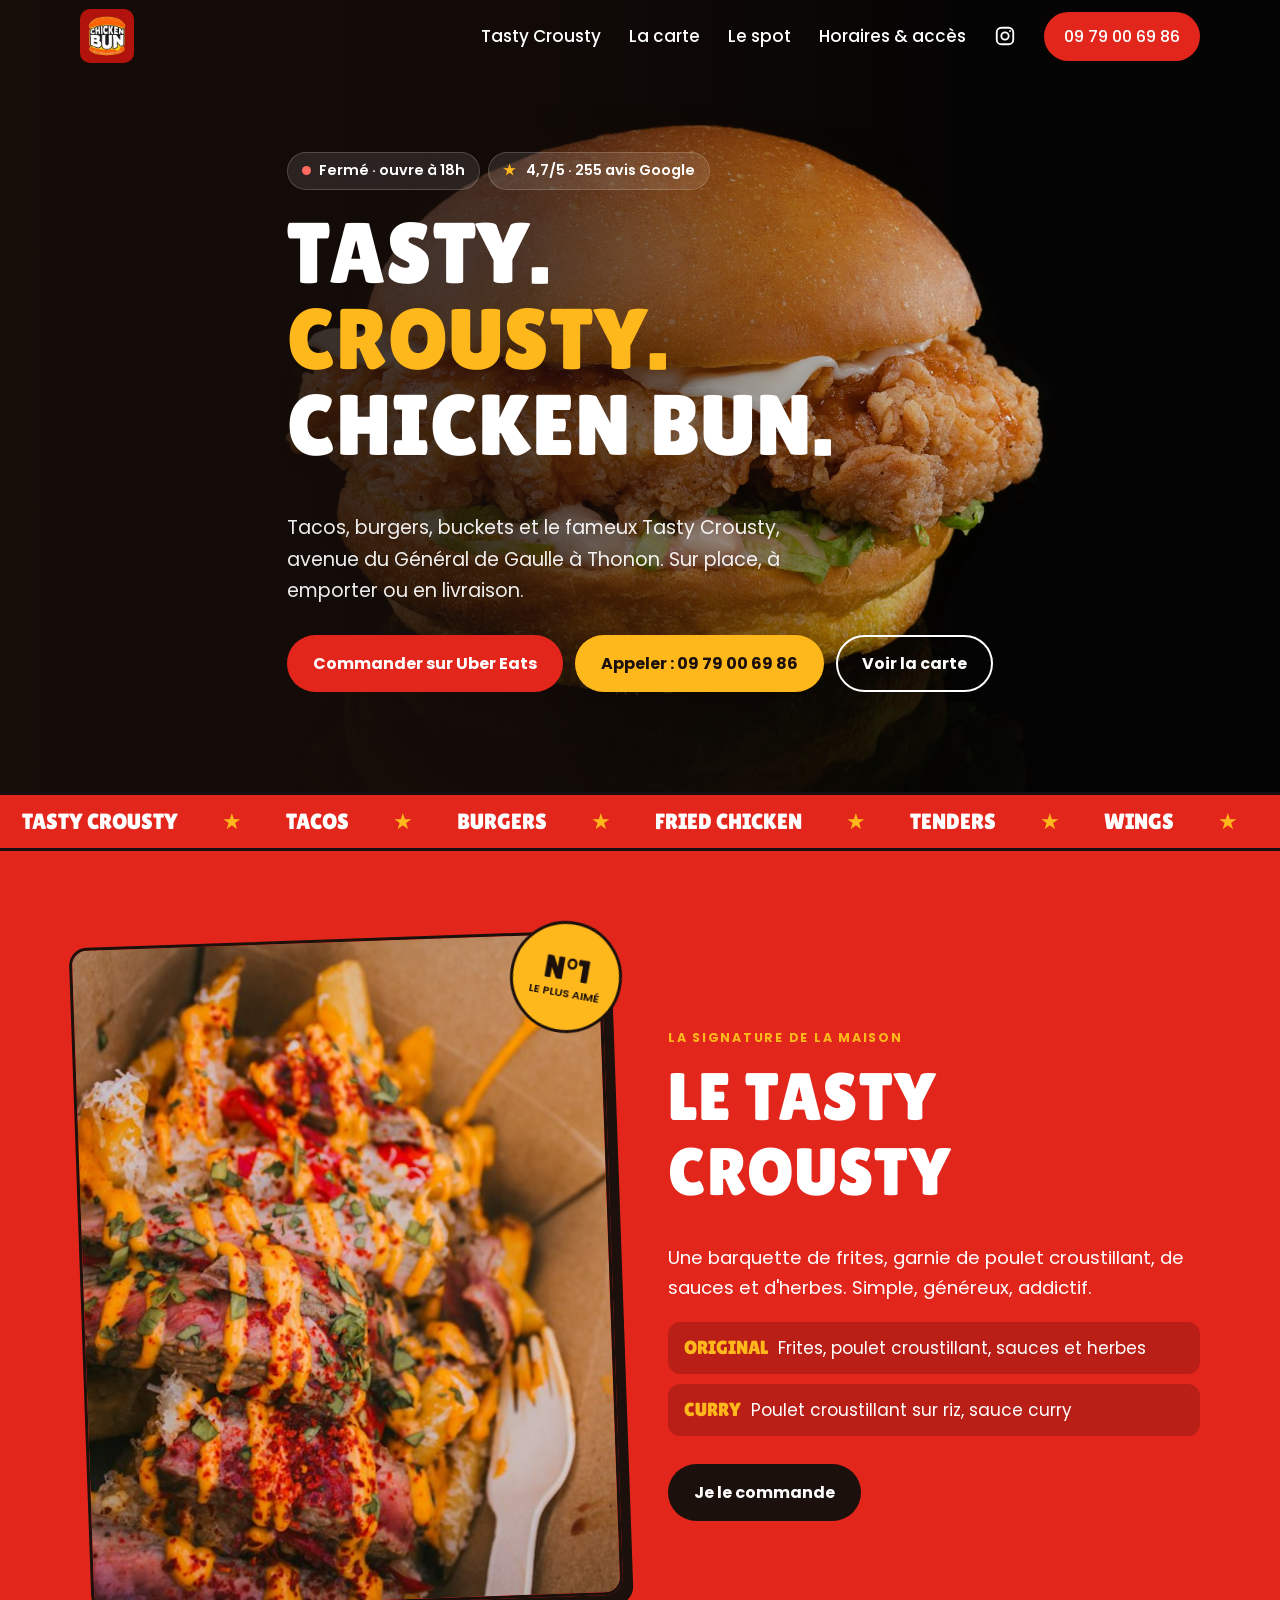
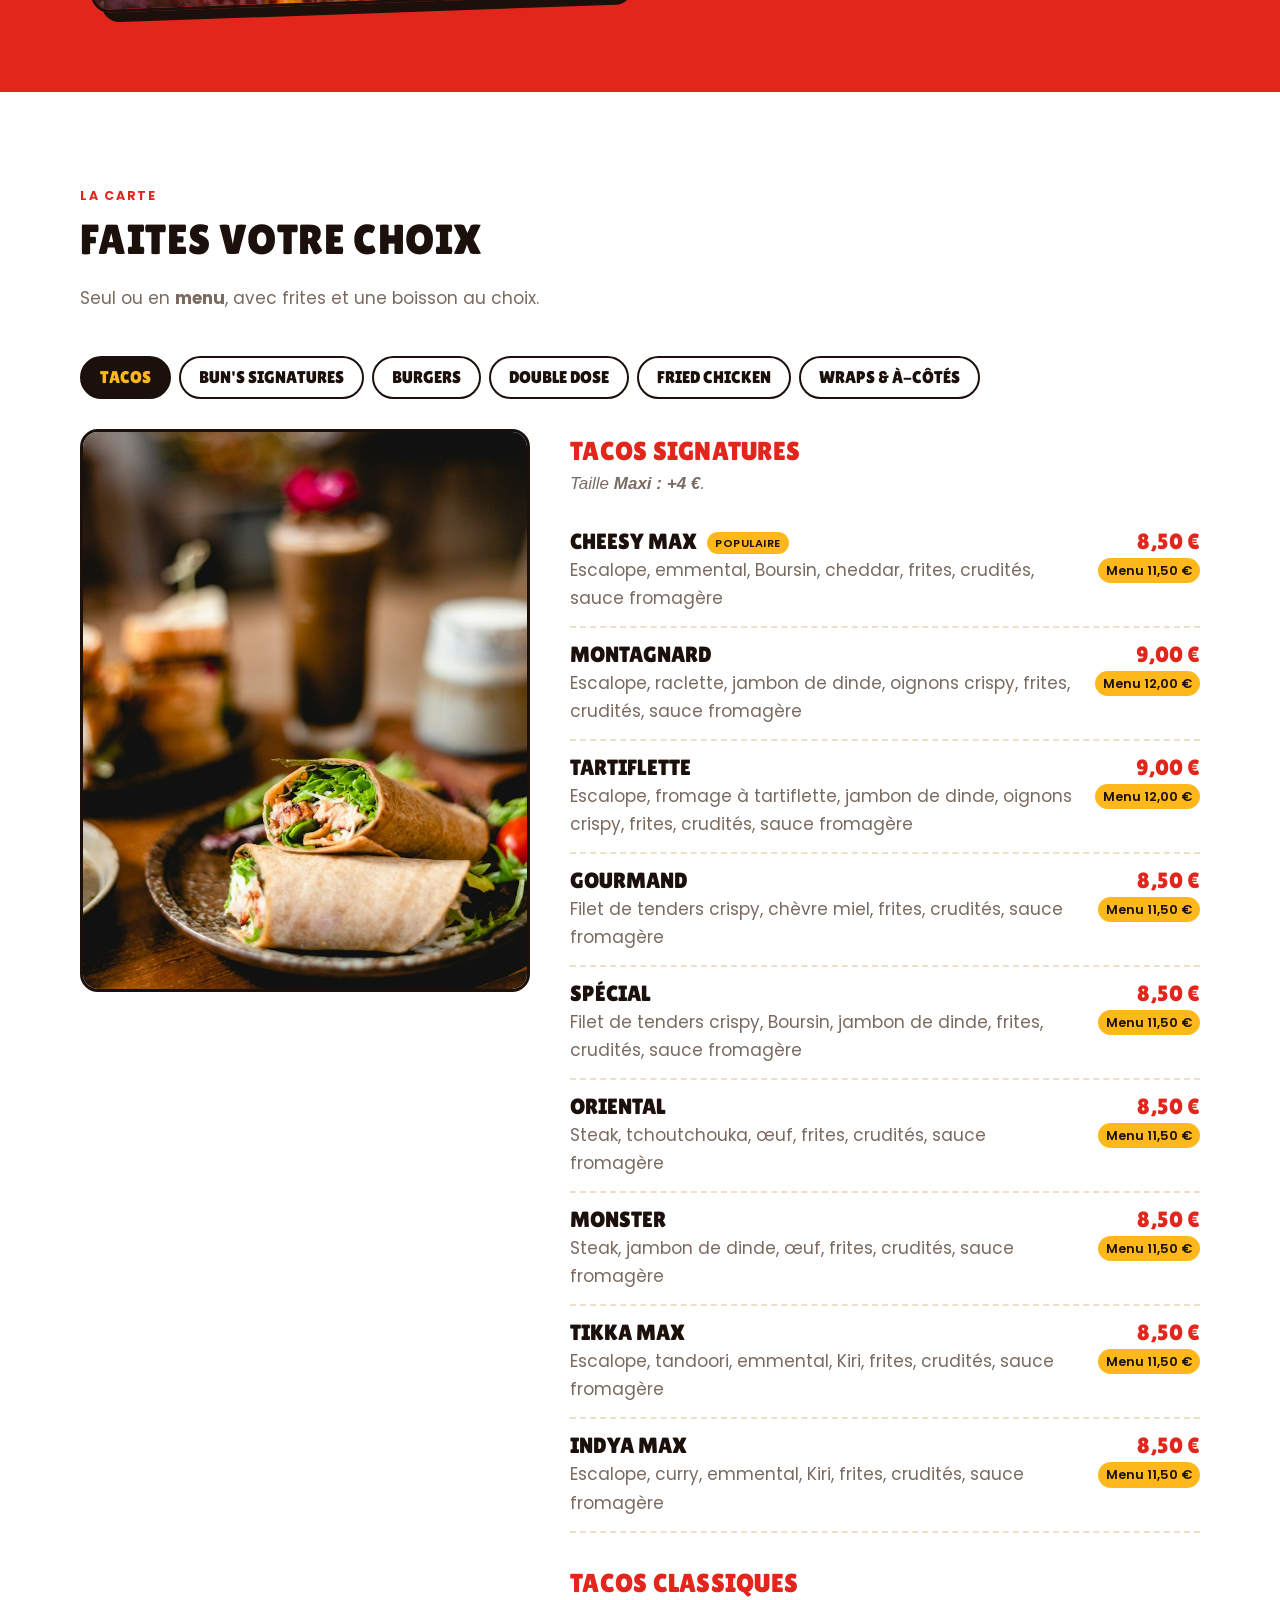
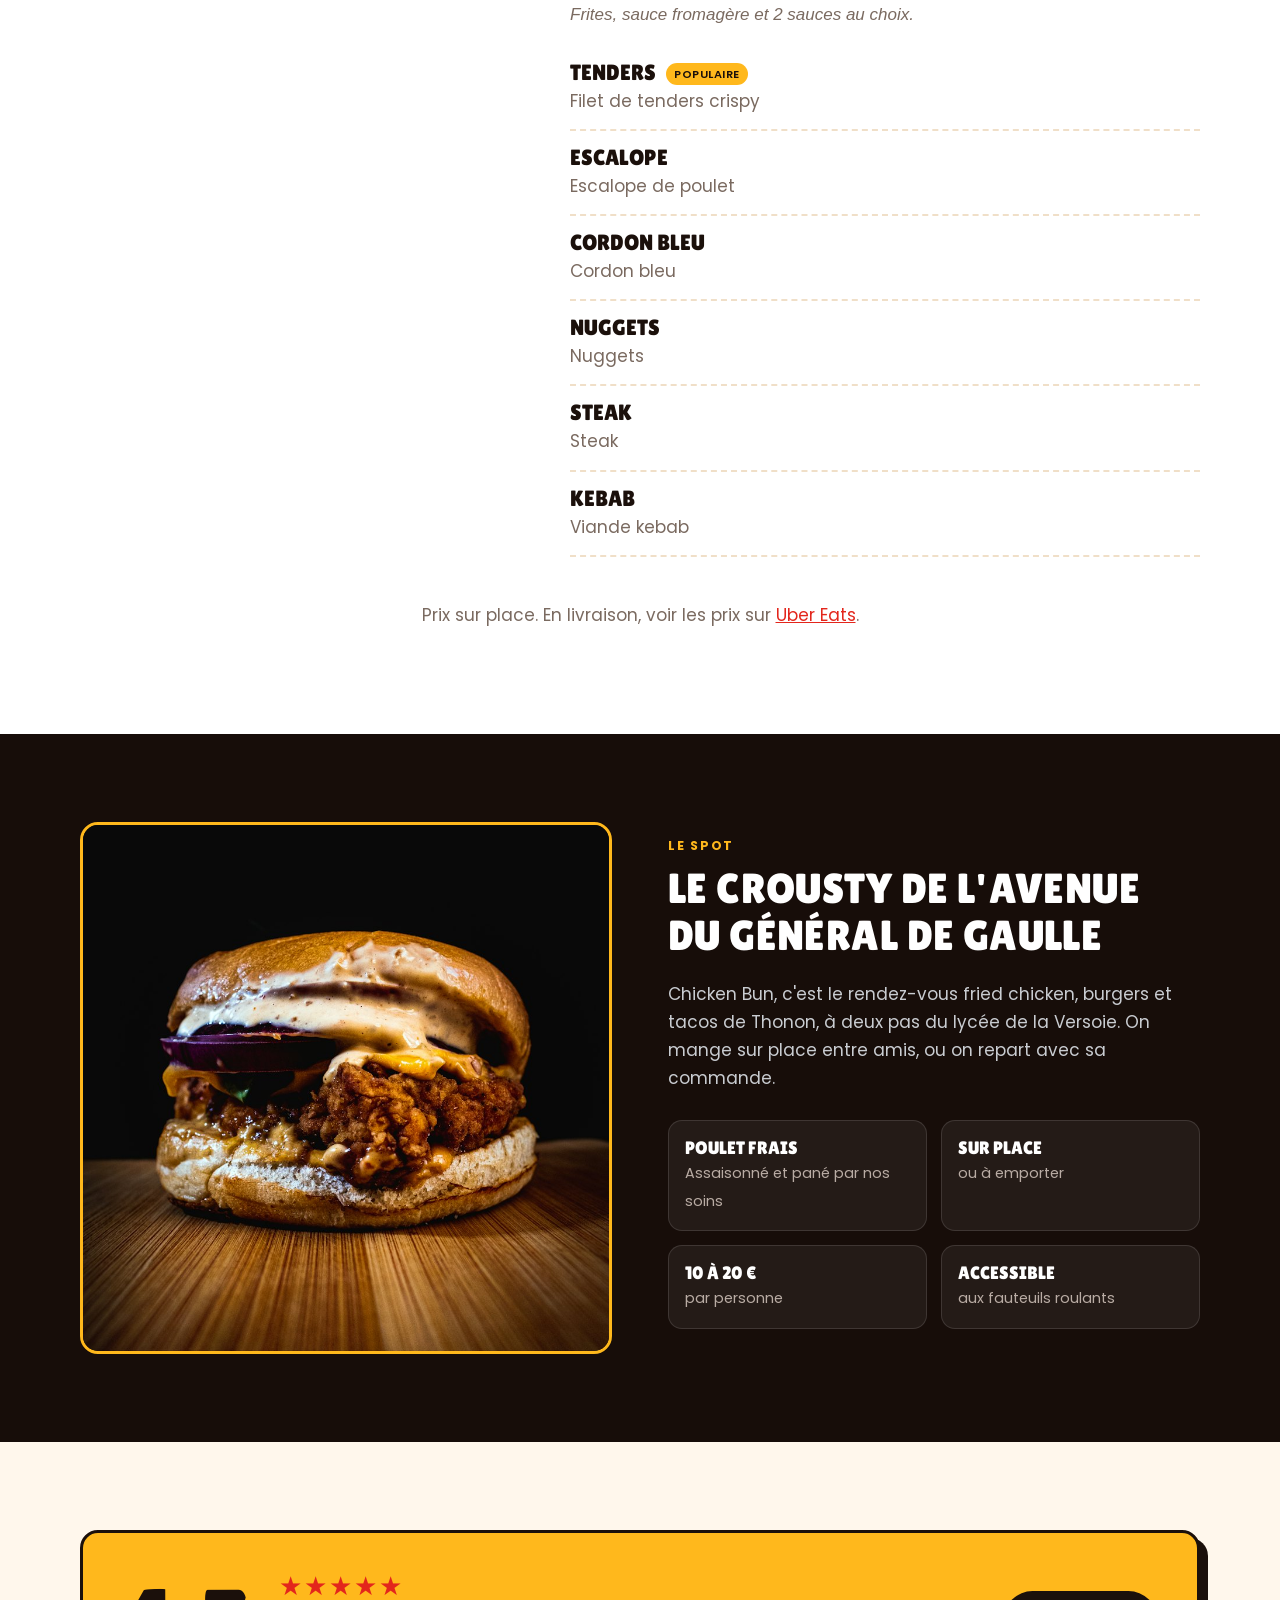
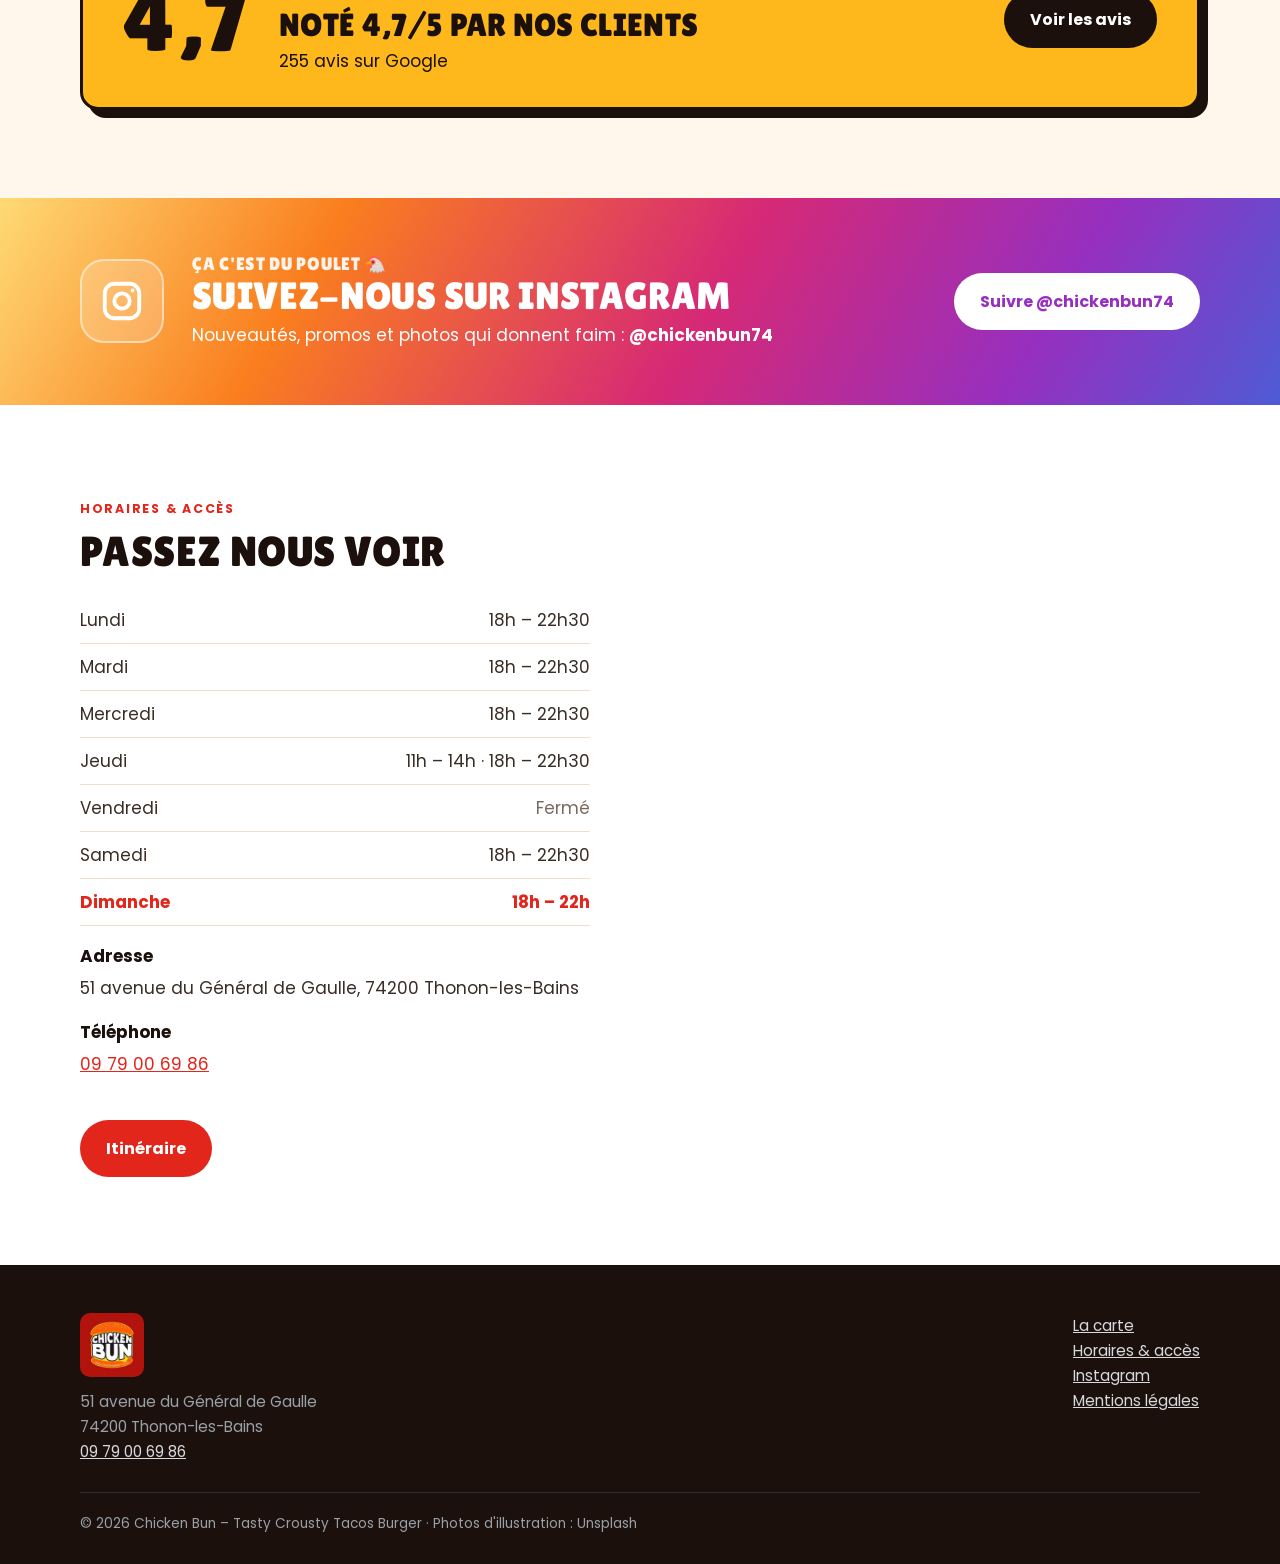
==== commit 19abd7b1: "v0.5 : liens Instagram (menu, bandeau, pied de page) Co-Authored-By: Claude Opus 5.5 <noreply@anthro" ====
--- a/index.html
+++ b/index.html
@@ -33,6 +33,7 @@
     "telephone": "+33979006986",
     "servesCuisine": ["Fried chicken", "Burgers", "Tacos"],
     "priceRange": "10-20 €",
+    "sameAs": ["https://www.instagram.com/chickenbun74/", "https://www.ubereats.com/fr/store/chicken-bun/je0n2UGTXL2uMVBDOPB7uw"],
     "address": { "@type": "PostalAddress", "streetAddress": "51 avenue du Général de Gaulle", "postalCode": "74200", "addressLocality": "Thonon-les-Bains", "addressCountry": "FR" },
     "aggregateRating": { "@type": "AggregateRating", "ratingValue": "4.7", "reviewCount": "255" },
     "openingHoursSpecification": [
@@ -57,6 +58,7 @@
       <a href="#carte">La carte</a>
       <a href="#spot">Le spot</a>
       <a href="#horaires">Horaires &amp; accès</a>
+      <a href="https://www.instagram.com/chickenbun74/" class="nav__ig" target="_blank" rel="noopener" aria-label="Chicken Bun sur Instagram"><svg width="22" height="22" viewBox="0 0 24 24" fill="none" stroke="currentColor" stroke-width="2" aria-hidden="true"><rect x="3" y="3" width="18" height="18" rx="5"/><circle cx="12" cy="12" r="4"/><circle cx="17.5" cy="6.5" r="1" fill="currentColor" stroke="none"/></svg><span>Instagram</span></a>
       <a href="tel:+33979006986" class="btn btn--primary">09 79 00 69 86</a>
     </nav>
   </div>
@@ -276,8 +278,20 @@
     </div>
   </section>
 
-  <!-- ===== HORAIRES + ACCÈS ===== -->
-  <section class="section section--alt" id="horaires">
+  <!-- ===== INSTAGRAM ===== -->
+  <section class="insta" aria-label="Instagram">
+    <div class="container insta__inner reveal">
+      <div class="insta__icon"><svg width="22" height="22" viewBox="0 0 24 24" fill="none" stroke="currentColor" stroke-width="2" aria-hidden="true"><rect x="3" y="3" width="18" height="18" rx="5"/><circle cx="12" cy="12" r="4"/><circle cx="17.5" cy="6.5" r="1" fill="currentColor" stroke="none"/></svg></div>
+      <div>
+        <p class="insta__kicker">Ça c'est du poulet 🐔</p>
+        <h2>Suivez-nous sur Instagram</h2>
+        <p>Nouveautés, promos et photos qui donnent faim : <strong>@chickenbun74</strong></p>
+      </div>
+      <a class="btn" href="https://www.instagram.com/chickenbun74/" target="_blank" rel="noopener">Suivre @chickenbun74</a>
+    </div>
+  </section>
+
+  <!-- ===== HORAIRES + ACCÈS ===== -->  <section class="section section--alt" id="horaires">
     <div class="container contact">
       <div class="infos reveal">
         <span class="kicker">Horaires &amp; accès</span>
@@ -313,7 +327,7 @@
         <img src="img/logo.png" alt="Chicken Bun" width="64" height="64" loading="lazy">
         51 avenue du Général de Gaulle<br>74200 Thonon-les-Bains<br><a href="tel:+33979006986">09 79 00 69 86</a>
       </div>
-      <div><a href="#carte">La carte</a><br><a href="#horaires">Horaires &amp; accès</a><br><a href="mentions-legales.html">Mentions légales</a></div>
+      <div><a href="#carte">La carte</a><br><a href="#horaires">Horaires &amp; accès</a><br><a href="https://www.instagram.com/chickenbun74/" target="_blank" rel="noopener">Instagram</a><br><a href="mentions-legales.html">Mentions légales</a></div>
     </div>
     <div class="footer__bottom">© <span id="year">2026</span> Chicken Bun – Tasty Crousty Tacos Burger · Photos d'illustration : Unsplash</div>
   </div>
--- a/style.css
+++ b/style.css
@@ -374,4 +374,20 @@
 .price small { display: block; font-size: .8rem; font-weight: 600; color: var(--ink); background: var(--accent); border-radius: 999px; padding: 2px 8px; margin-top: 4px; }
 .menu-panel__title { font-size: 1.6rem; text-transform: uppercase; color: var(--brand); margin: 8px 0 0; }
 .menu-panel__title + .menu-panel__intro { margin-top: 4px; }
-.menu-list + .menu-panel__title { margin-top: 36px; }+.menu-list + .menu-panel__title { margin-top: 36px; }
+/* Instagram */
+.nav__ig { display: inline-flex; align-items: center; gap: 6px; }
+.nav__ig span { display: none; }
+.insta { background: linear-gradient(120deg, #feda75 0%, #fa7e1e 25%, #d62976 55%, #962fbf 80%, #4f5bd5 100%); color: #fff; padding: 56px 0; }
+.insta__inner { display: grid; grid-template-columns: auto 1fr auto; gap: 28px; align-items: center; }
+.insta__icon { width: 84px; height: 84px; border-radius: 24px; display: grid; place-items: center; background: rgba(255,255,255,.18); border: 2px solid rgba(255,255,255,.5); }
+.insta__icon svg { width: 46px; height: 46px; }
+.insta h2 { color: #fff; margin: 0 0 4px; font-size: clamp(1.6rem, 3.5vw, 2.4rem); }
+.insta p { margin: 0; }
+.insta__kicker { font: 1.1rem var(--font-title); text-transform: uppercase; letter-spacing: .04em; opacity: .9; }
+.insta .btn { background: #fff; color: #962fbf; }
+.insta .btn:hover { background: var(--ink); color: #fff; }
+@media (max-width: 860px) {
+  .nav__ig span { display: inline; }
+  .insta__inner { grid-template-columns: 1fr; text-align: center; justify-items: center; gap: 16px; }
+}
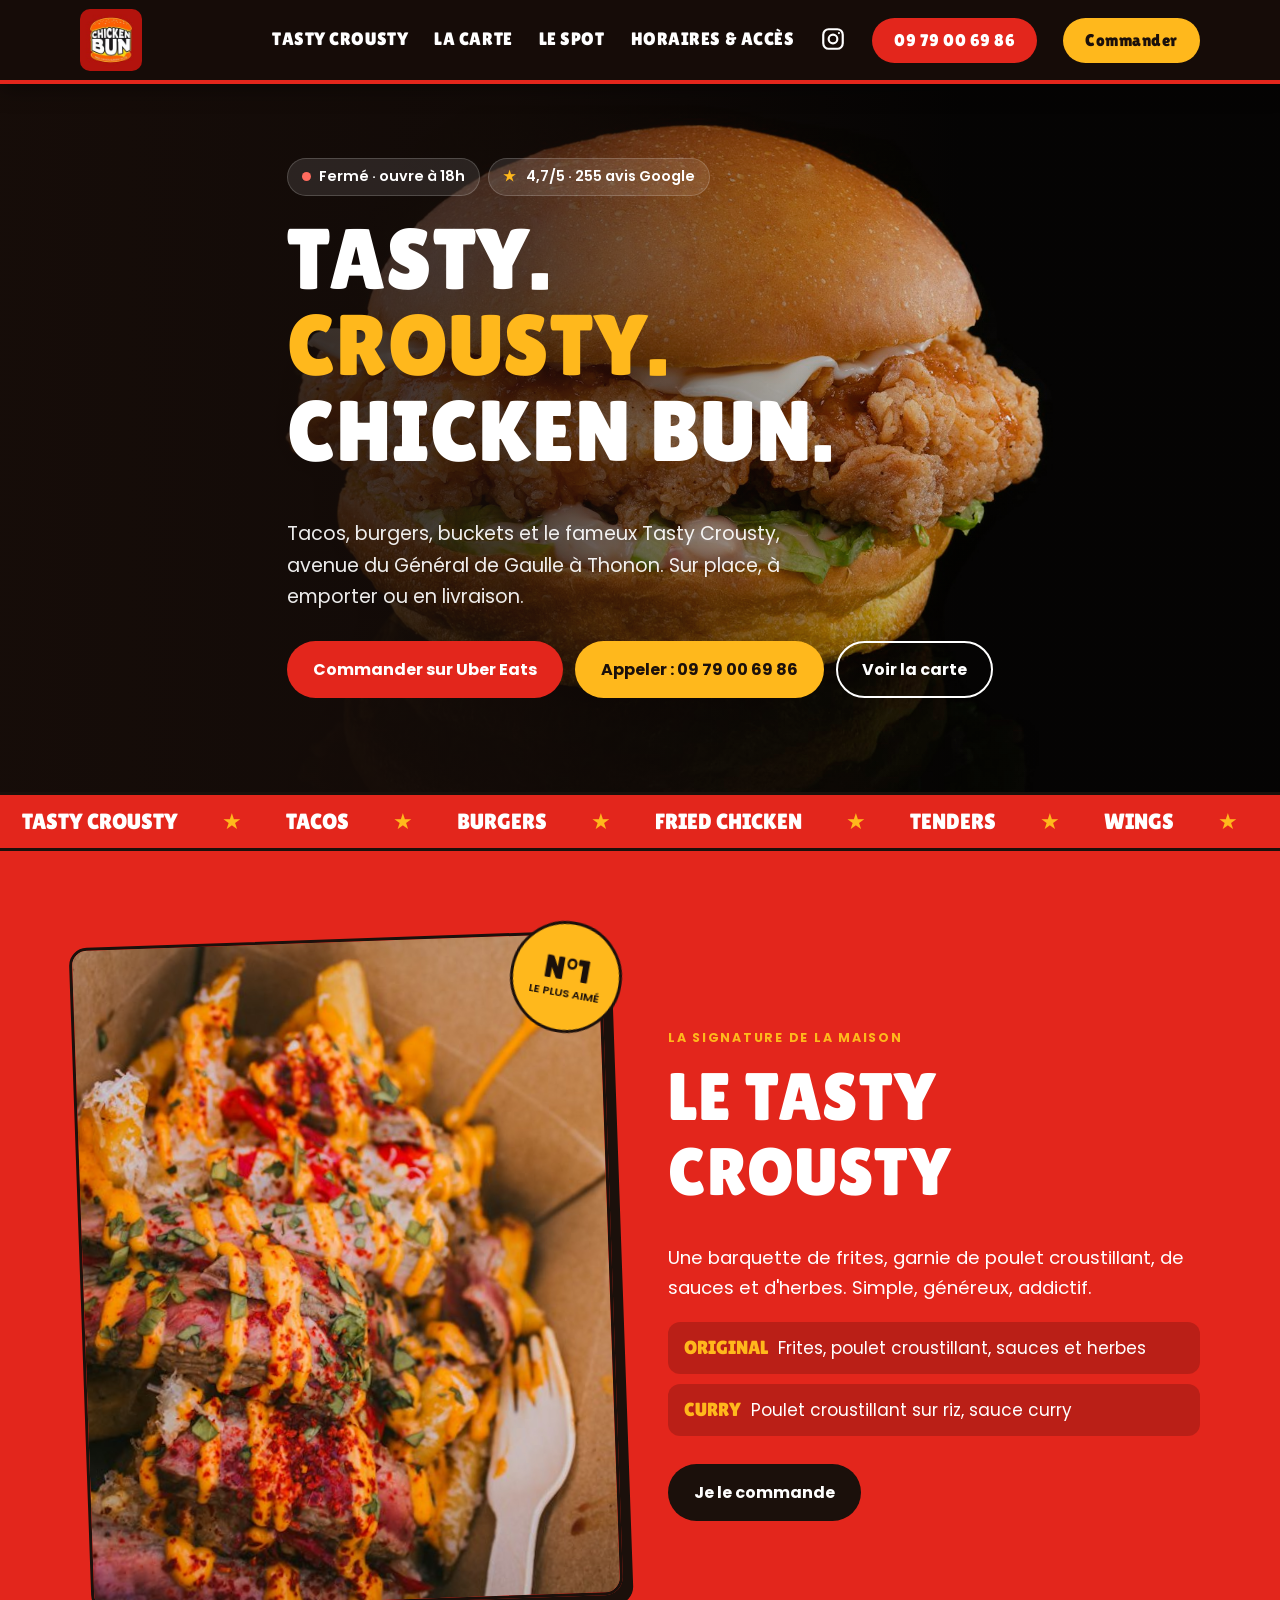
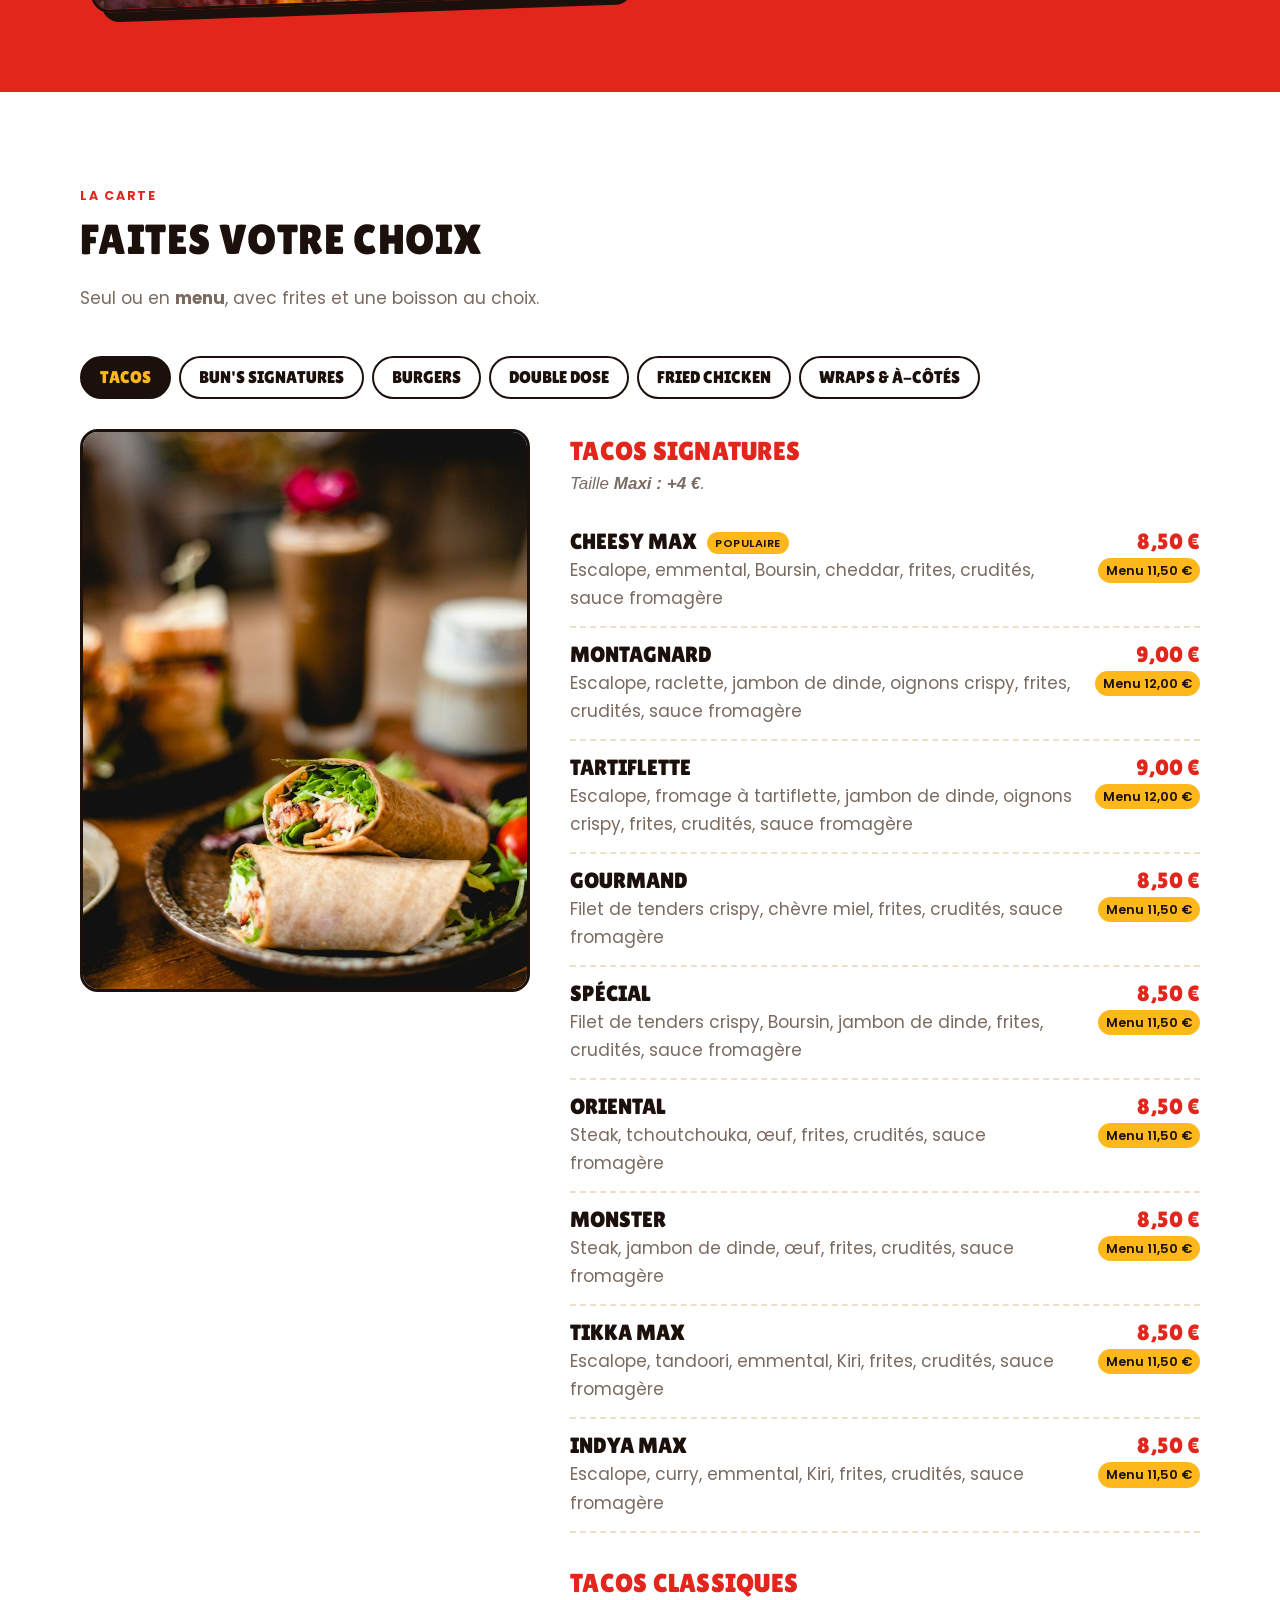
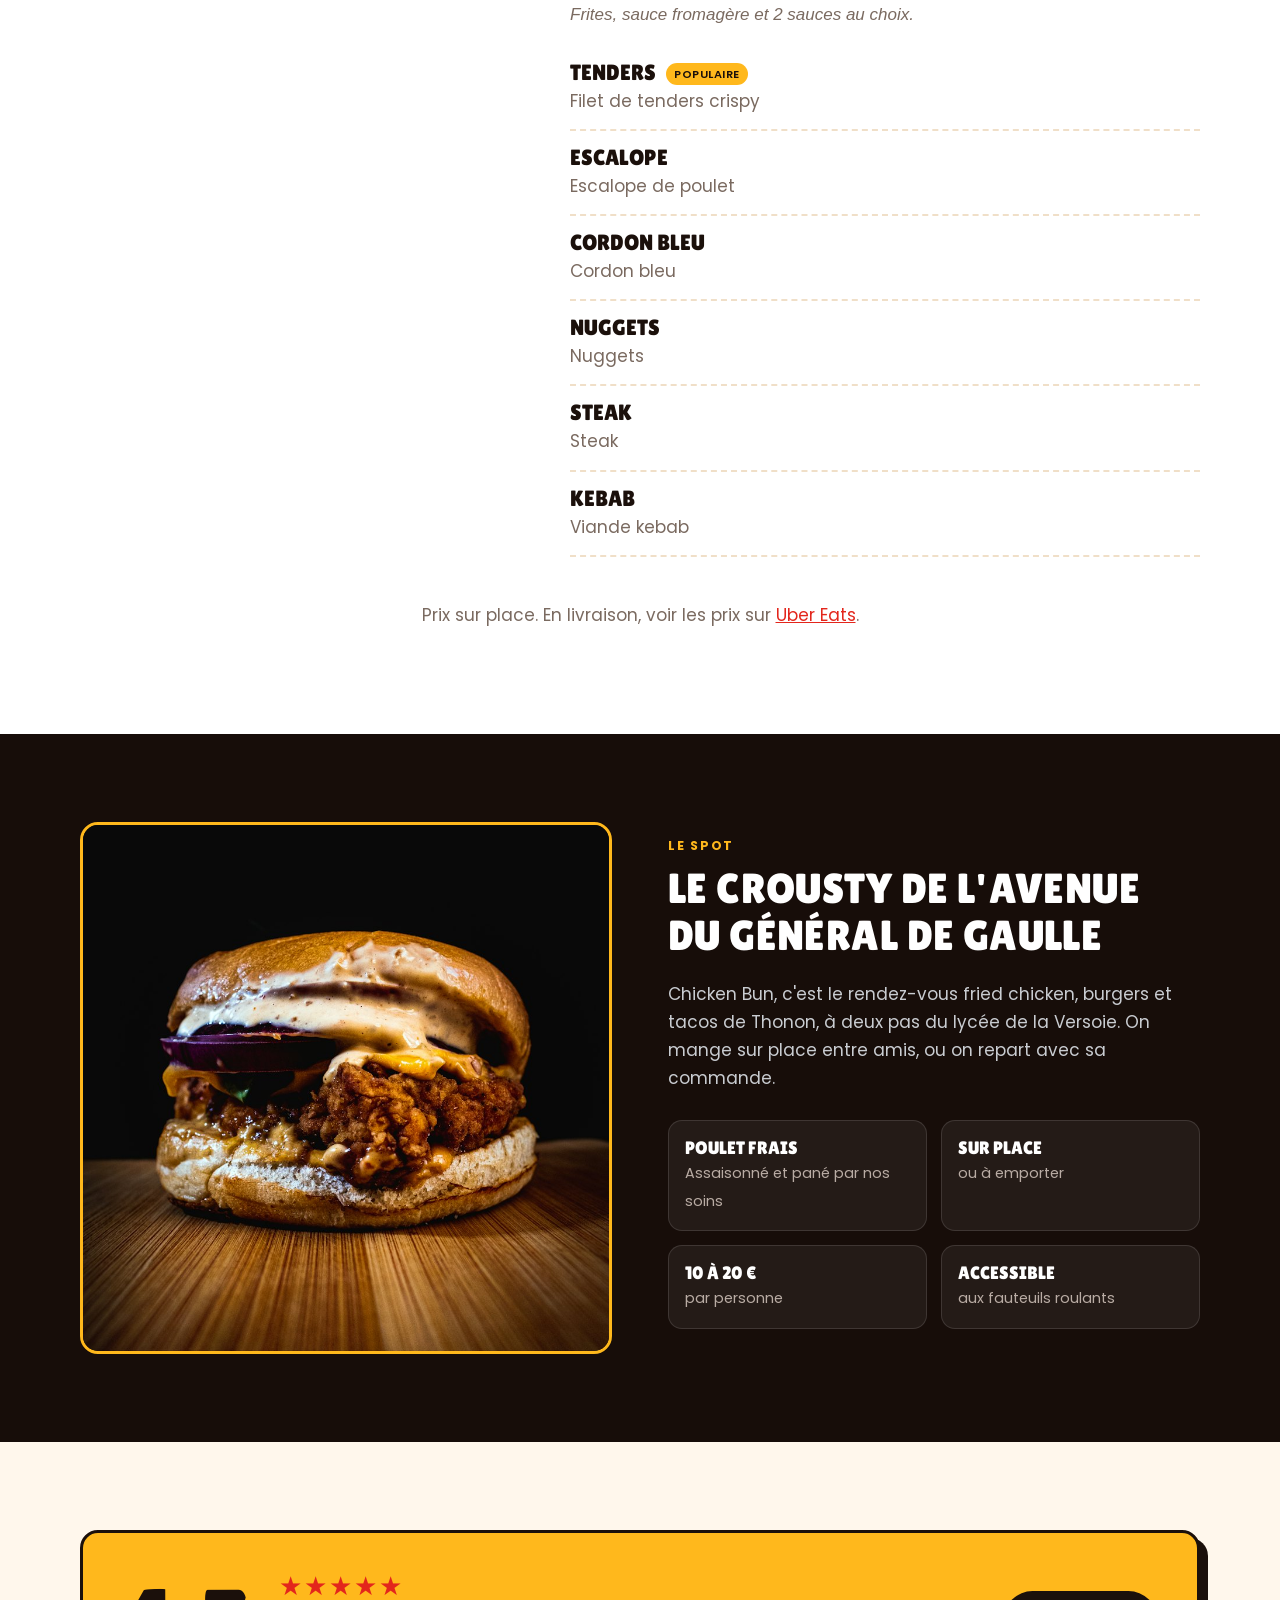
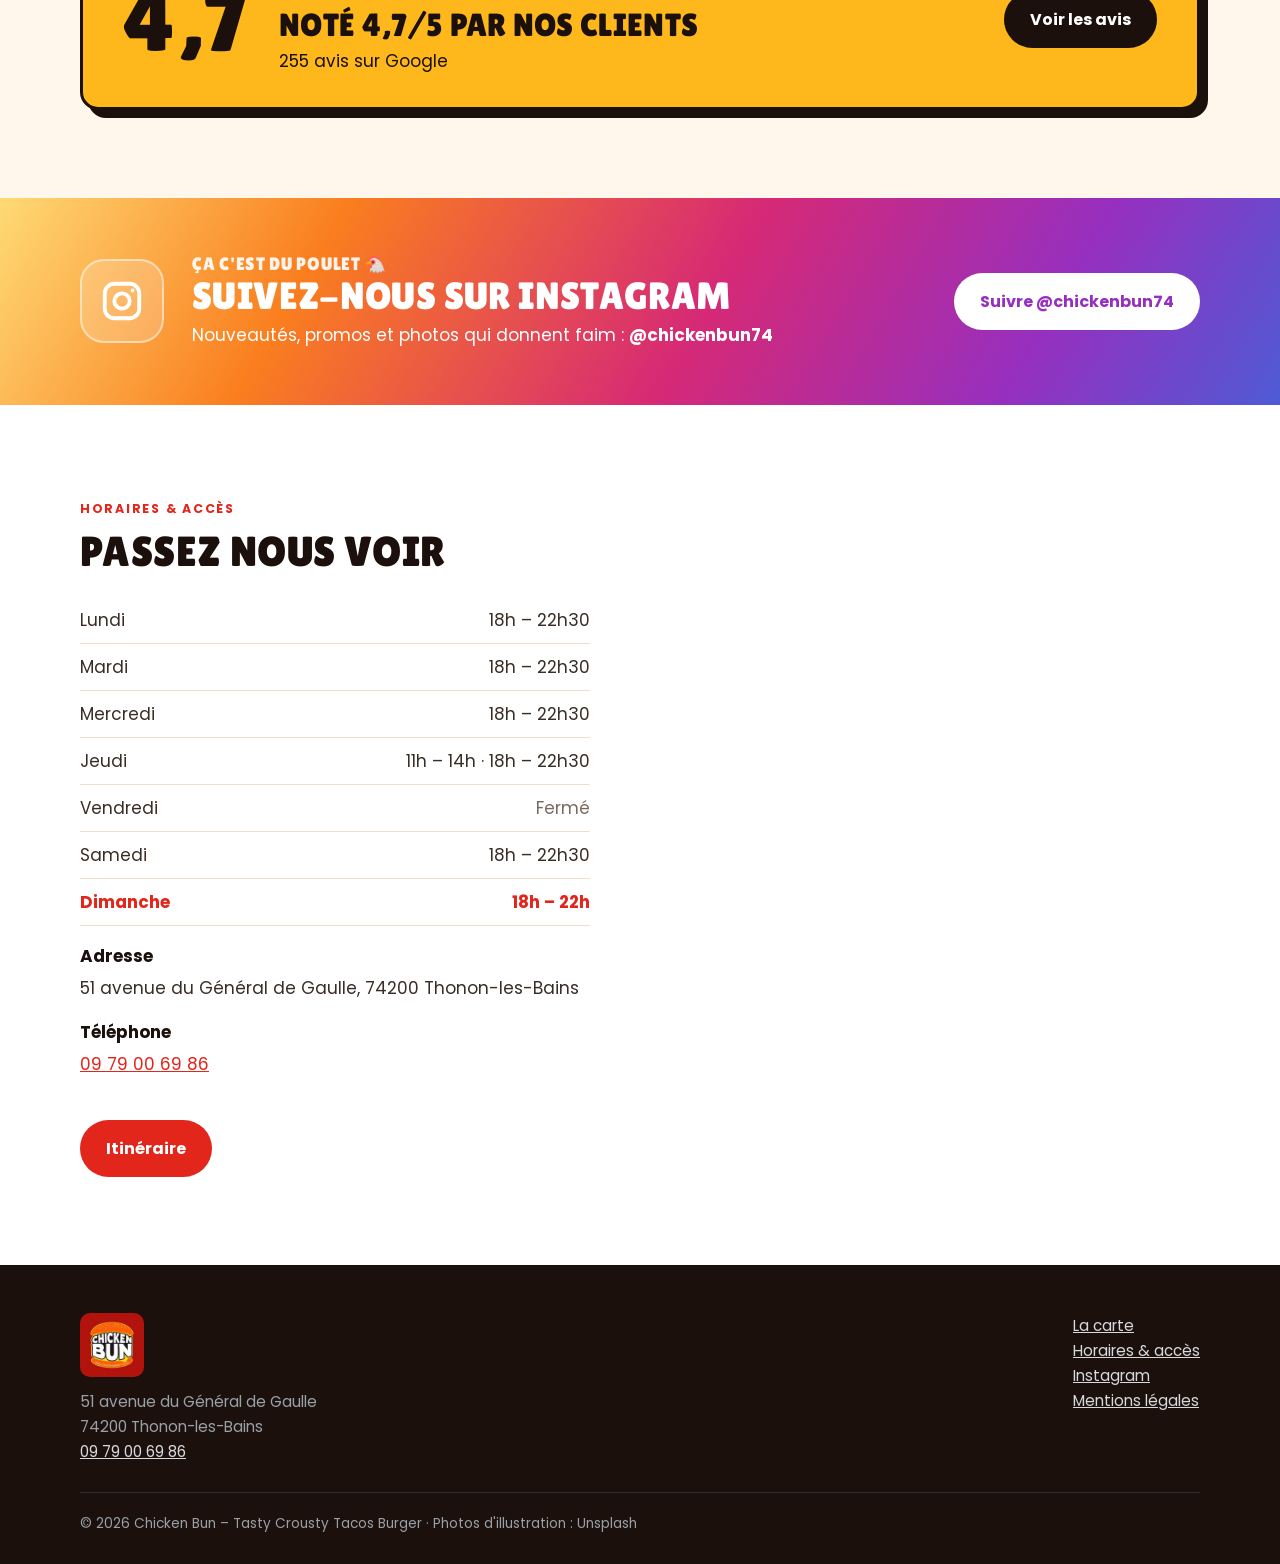
==== commit 8684e957: "v0.6 : en-tête plus visible, bouton Commander dans le menu Co-Authored-By: Claude Opus 5.5 <noreply@" ====
--- a/index.html
+++ b/index.html
@@ -59,7 +59,8 @@
       <a href="#spot">Le spot</a>
       <a href="#horaires">Horaires &amp; accès</a>
       <a href="https://www.instagram.com/chickenbun74/" class="nav__ig" target="_blank" rel="noopener" aria-label="Chicken Bun sur Instagram"><svg width="22" height="22" viewBox="0 0 24 24" fill="none" stroke="currentColor" stroke-width="2" aria-hidden="true"><rect x="3" y="3" width="18" height="18" rx="5"/><circle cx="12" cy="12" r="4"/><circle cx="17.5" cy="6.5" r="1" fill="currentColor" stroke="none"/></svg><span>Instagram</span></a>
-      <a href="tel:+33979006986" class="btn btn--primary">09 79 00 69 86</a>
+      <a href="tel:+33979006986" class="btn btn--primary nav__tel">09 79 00 69 86</a>
+      <a href="https://www.ubereats.com/fr/store/chicken-bun/je0n2UGTXL2uMVBDOPB7uw" class="btn btn--accent" target="_blank" rel="noopener">Commander</a>
     </nav>
   </div>
 </header>
--- a/style.css
+++ b/style.css
@@ -390,4 +390,21 @@
 @media (max-width: 860px) {
   .nav__ig span { display: inline; }
   .insta__inner { grid-template-columns: 1fr; text-align: center; justify-items: center; gap: 16px; }
+}
+/* En-tête bien visible : fond plein, bande rouge, liens en police de la marque */
+:root { --header-h: 84px; }
+.header, .header.is-solid, body.menu-open .header { background: rgba(23,13,9,.96); color: #fff; border-bottom: 4px solid var(--brand); box-shadow: 0 6px 20px rgba(0,0,0,.35); }
+.brand img { max-height: 62px; }
+.nav { gap: 26px; }
+.nav a:not(.btn) { font: 1.15rem var(--font-title); text-transform: uppercase; letter-spacing: .03em; padding: 6px 0; border-bottom: 3px solid transparent; transition: color .2s, border-color .2s; }
+.nav a:not(.btn):hover { color: var(--accent); border-bottom-color: var(--accent); }
+.nav .btn { font: 1.05rem var(--font-title); letter-spacing: .03em; padding: 11px 20px; }
+.nav .btn--accent { color: var(--ink); }
+.nav__ig svg { width: 26px; height: 26px; }
+@media (max-width: 1080px) { .nav { gap: 18px; } .nav a:not(.btn) { font-size: 1rem; } }
+@media (max-width: 860px) {
+  .burger { font: 1.15rem var(--font-title); text-transform: uppercase; background: var(--brand); color: #fff; padding: 9px 16px; border-radius: 999px; }
+  .nav a:not(.btn) { font-size: 1.3rem; border-bottom: 1px solid rgba(255,255,255,.12); padding: 14px 0; }
+  .nav .btn { margin-top: 12px; font-size: 1.15rem; }
+  .nav .btn + .btn { margin-top: 8px; }
 }
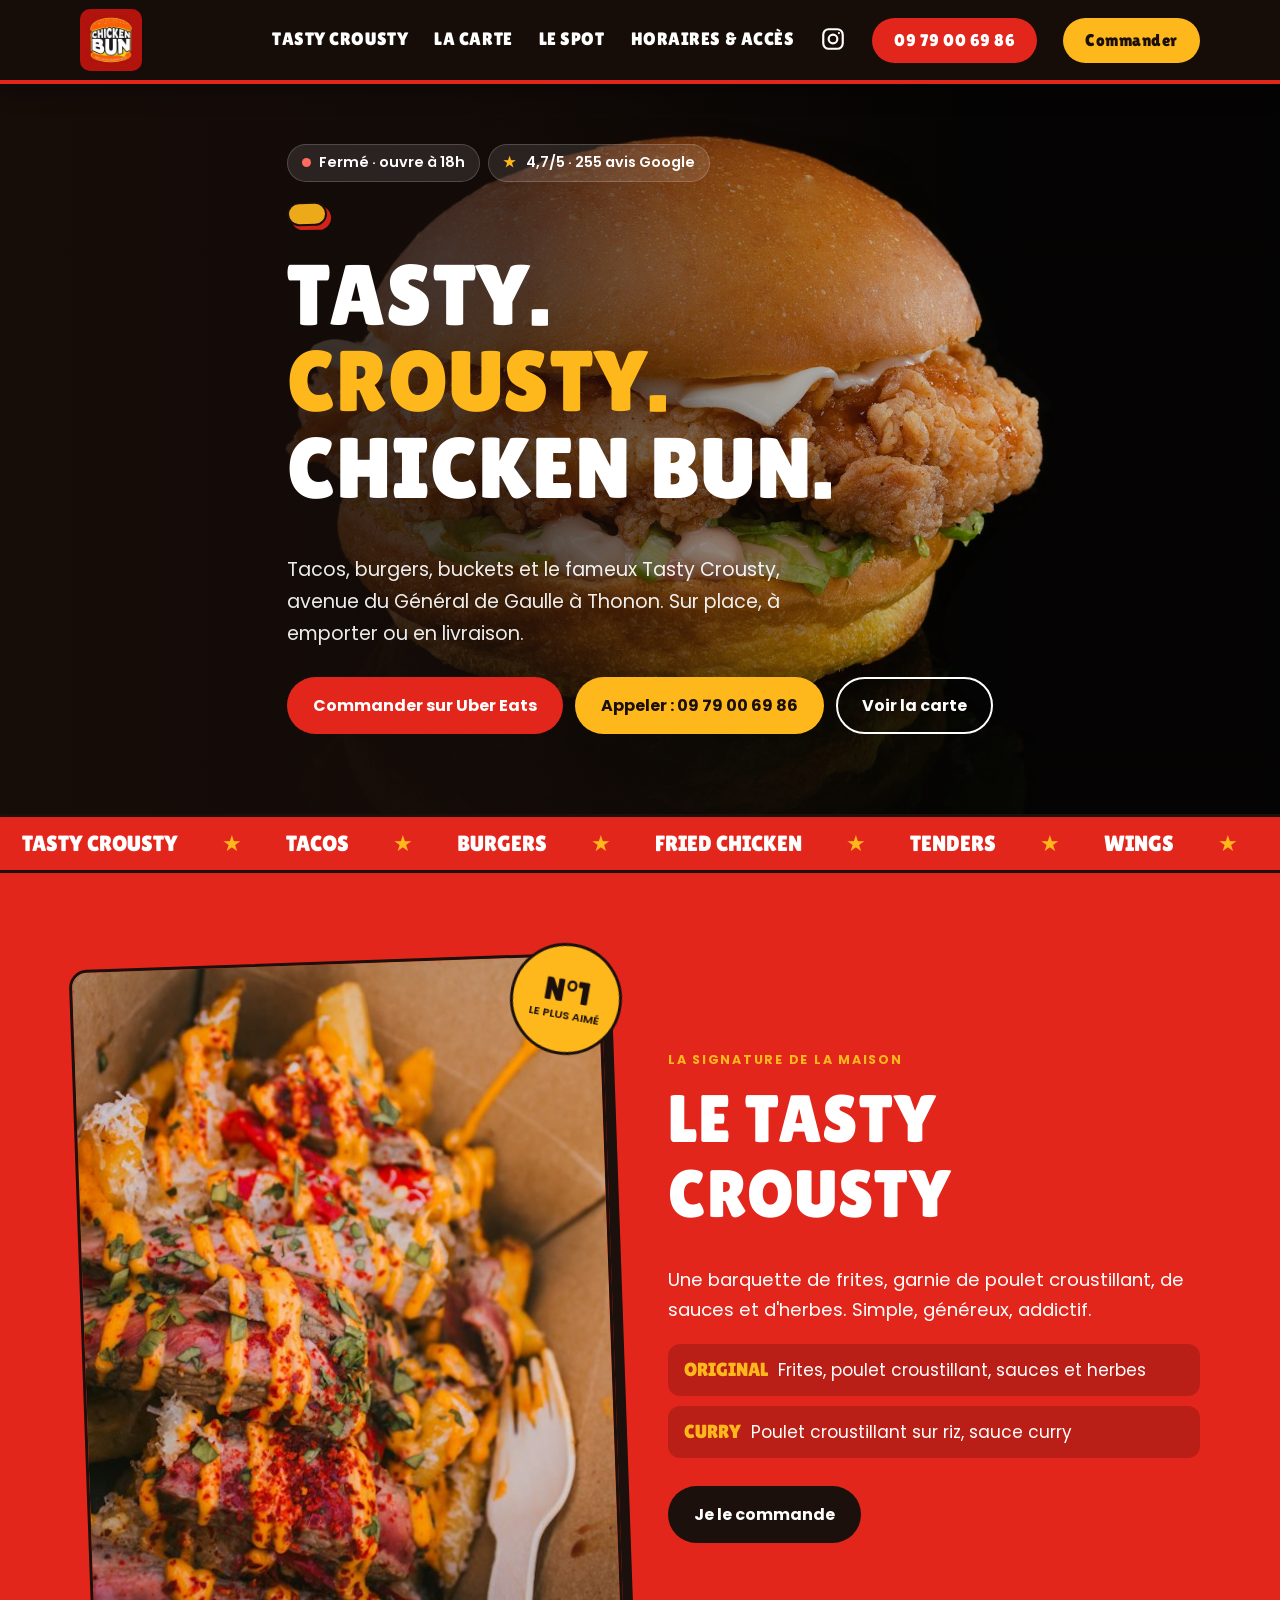
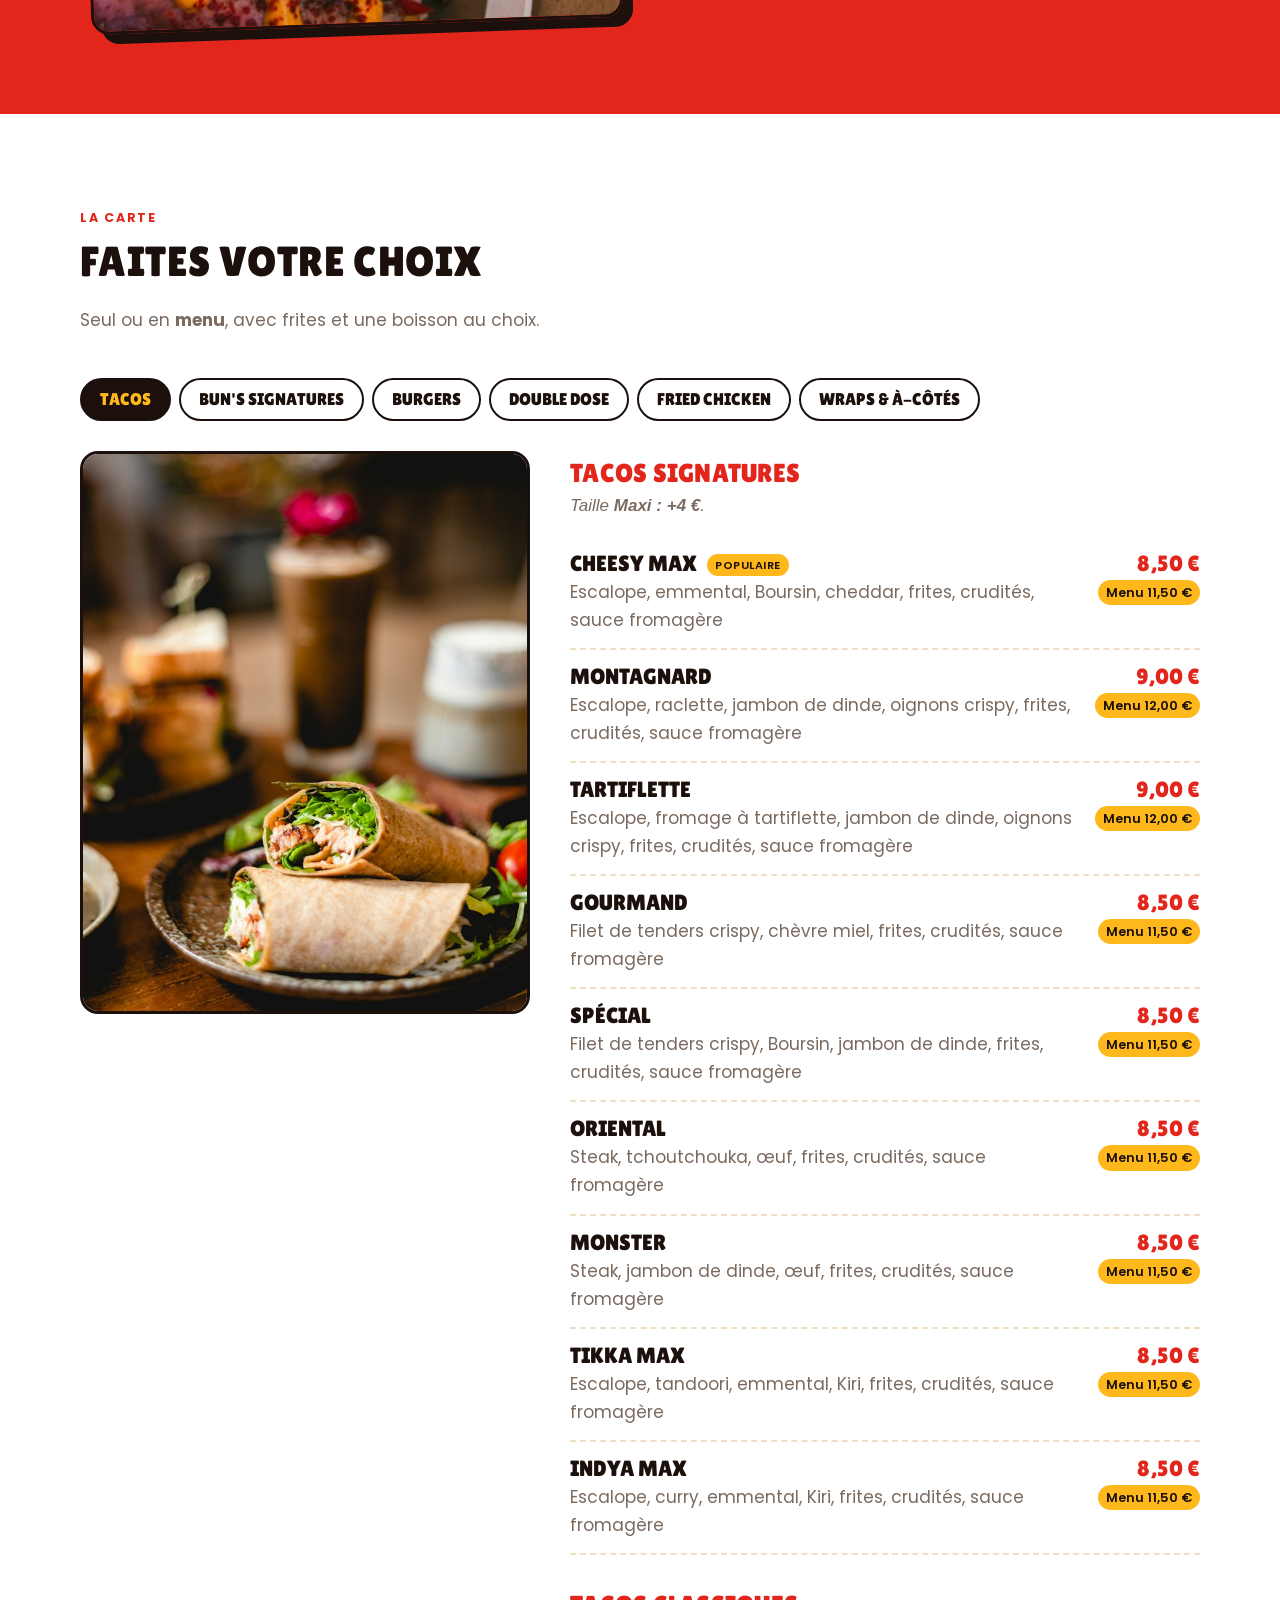
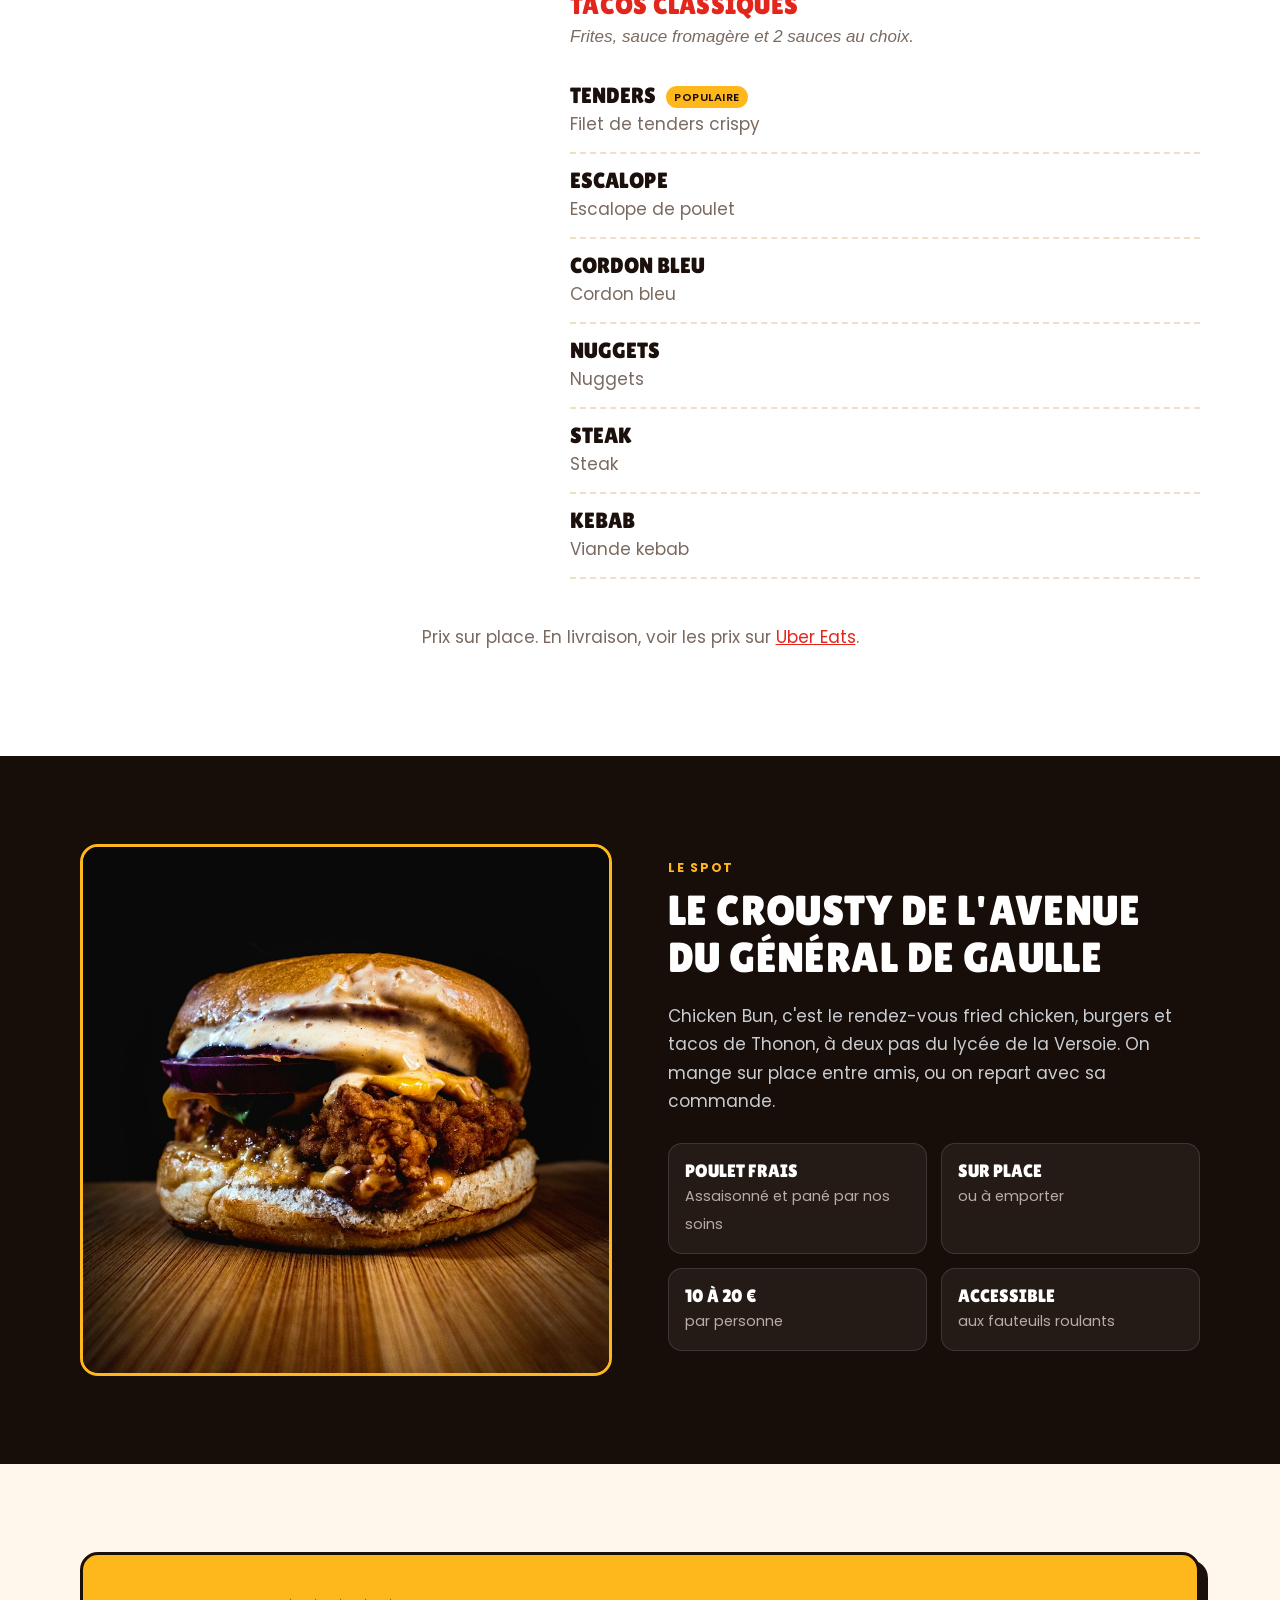
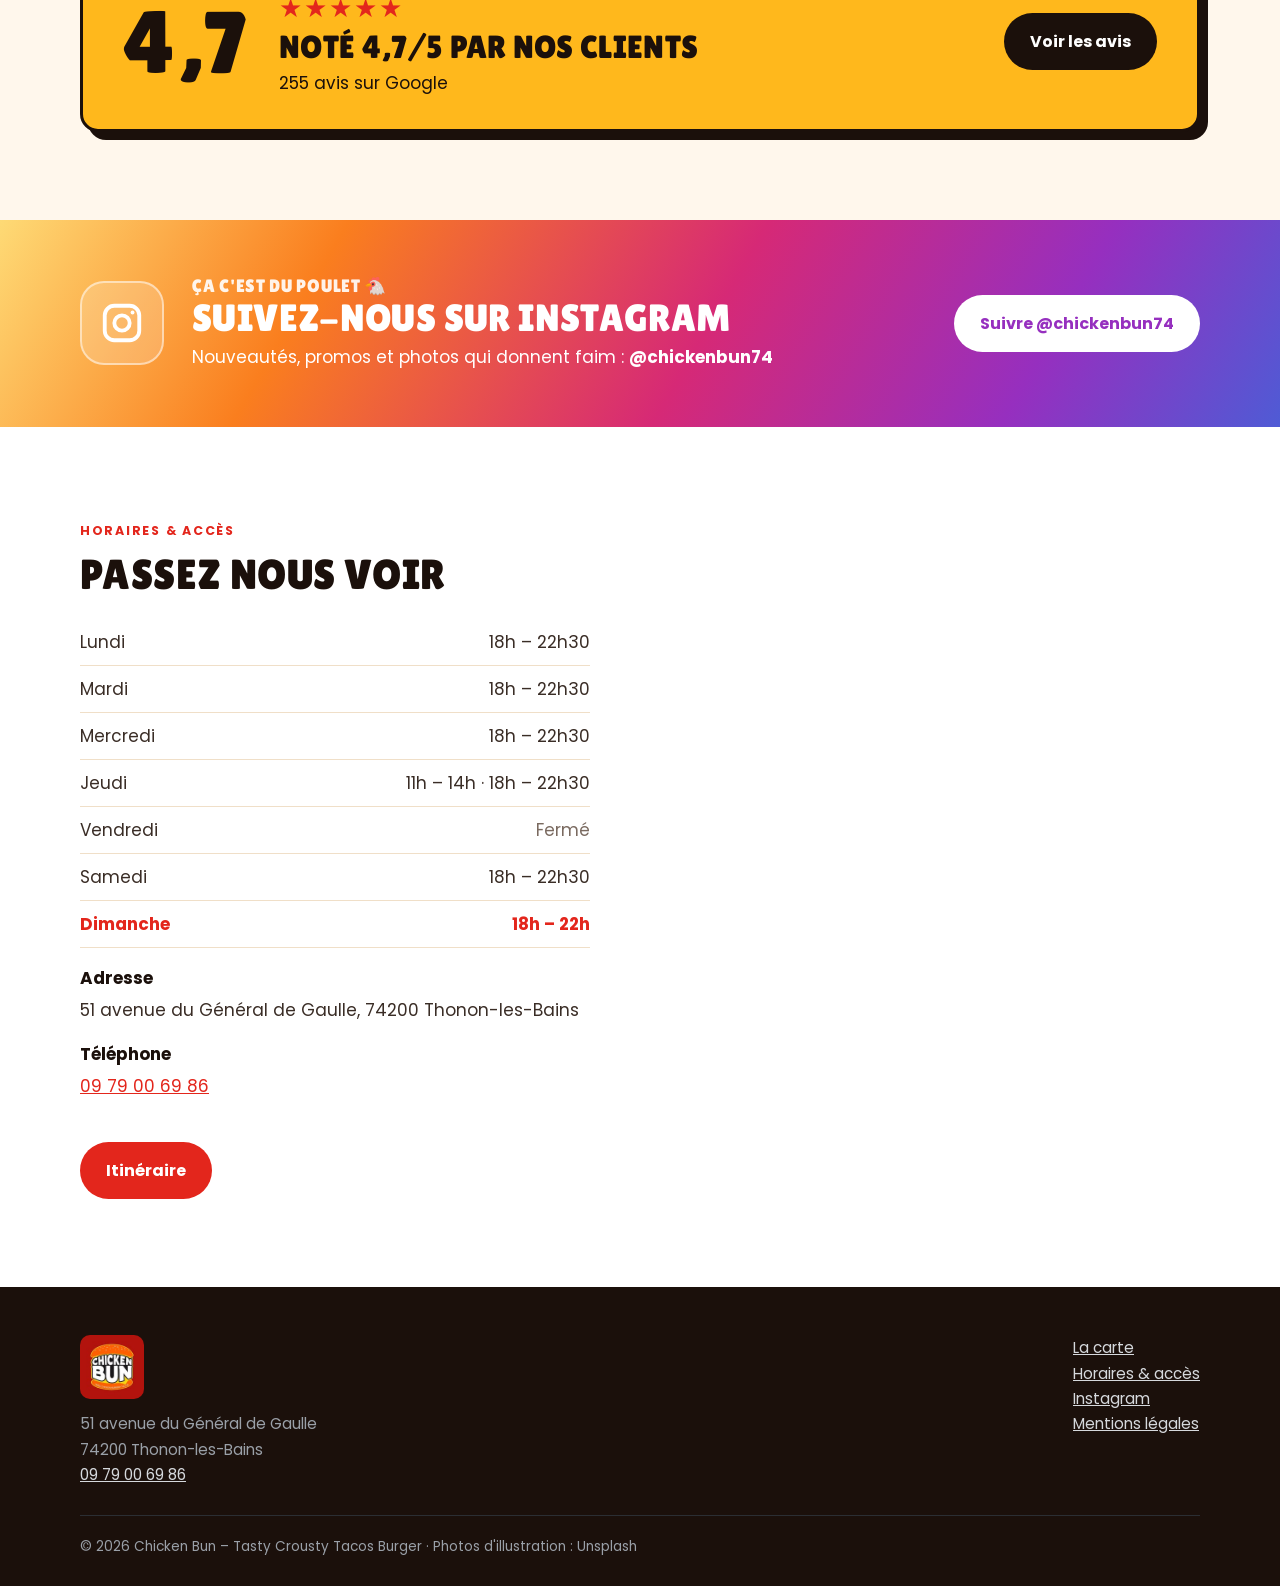
==== commit 10992a77: "v0.7 : espace d'administration (carte, prix, horaires, promo, liens, photos modifiables) Co-Authored" ====
--- a/index.html
+++ b/index.html
@@ -22,8 +22,8 @@
   <link href="https://fonts.googleapis.com/css2?family=Lilita+One&family=Poppins:wght@400;500;600;700&display=swap" rel="stylesheet">
   <link rel="stylesheet" href="style.css">
 
-  <!-- Infos lues par Google : à garder identiques au tableau des horaires plus bas -->
-  <script type="application/ld+json">
+  <!-- Infos lues par Google. Horaires et note : complétés par script.js depuis data/infos.json -->
+  <script type="application/ld+json" id="ld-json">
   {
     "@context": "https://schema.org",
     "@type": "FastFoodRestaurant",
@@ -34,13 +34,7 @@
     "servesCuisine": ["Fried chicken", "Burgers", "Tacos"],
     "priceRange": "10-20 €",
     "sameAs": ["https://www.instagram.com/chickenbun74/", "https://www.ubereats.com/fr/store/chicken-bun/je0n2UGTXL2uMVBDOPB7uw"],
-    "address": { "@type": "PostalAddress", "streetAddress": "51 avenue du Général de Gaulle", "postalCode": "74200", "addressLocality": "Thonon-les-Bains", "addressCountry": "FR" },
-    "aggregateRating": { "@type": "AggregateRating", "ratingValue": "4.7", "reviewCount": "255" },
-    "openingHoursSpecification": [
-      { "@type": "OpeningHoursSpecification", "dayOfWeek": ["Monday", "Tuesday", "Wednesday", "Thursday", "Saturday"], "opens": "18:00", "closes": "22:30" },
-      { "@type": "OpeningHoursSpecification", "dayOfWeek": "Thursday", "opens": "11:00", "closes": "14:00" },
-      { "@type": "OpeningHoursSpecification", "dayOfWeek": "Sunday", "opens": "18:00", "closes": "22:00" }
-    ]
+    "address": { "@type": "PostalAddress", "streetAddress": "51 avenue du Général de Gaulle", "postalCode": "74200", "addressLocality": "Thonon-les-Bains", "addressCountry": "FR" }
   }
   </script>
 </head>
@@ -58,9 +52,9 @@
       <a href="#carte">La carte</a>
       <a href="#spot">Le spot</a>
       <a href="#horaires">Horaires &amp; accès</a>
-      <a href="https://www.instagram.com/chickenbun74/" class="nav__ig" target="_blank" rel="noopener" aria-label="Chicken Bun sur Instagram"><svg width="22" height="22" viewBox="0 0 24 24" fill="none" stroke="currentColor" stroke-width="2" aria-hidden="true"><rect x="3" y="3" width="18" height="18" rx="5"/><circle cx="12" cy="12" r="4"/><circle cx="17.5" cy="6.5" r="1" fill="currentColor" stroke="none"/></svg><span>Instagram</span></a>
-      <a href="tel:+33979006986" class="btn btn--primary nav__tel">09 79 00 69 86</a>
-      <a href="https://www.ubereats.com/fr/store/chicken-bun/je0n2UGTXL2uMVBDOPB7uw" class="btn btn--accent" target="_blank" rel="noopener">Commander</a>
+      <a data-lien="instagram" href="https://www.instagram.com/chickenbun74/" class="nav__ig" target="_blank" rel="noopener" aria-label="Chicken Bun sur Instagram"><svg width="22" height="22" viewBox="0 0 24 24" fill="none" stroke="currentColor" stroke-width="2" aria-hidden="true"><rect x="3" y="3" width="18" height="18" rx="5"/><circle cx="12" cy="12" r="4"/><circle cx="17.5" cy="6.5" r="1" fill="currentColor" stroke="none"/></svg><span>Instagram</span></a>
+      <a data-tel href="tel:+33979006986" class="btn btn--primary nav__tel"><span data-tel-texte>09 79 00 69 86</span></a>
+      <a data-lien="uber" href="https://www.ubereats.com/fr/store/chicken-bun/je0n2UGTXL2uMVBDOPB7uw" class="btn btn--accent" target="_blank" rel="noopener">Commander</a>
     </nav>
   </div>
 </header>
@@ -69,17 +63,18 @@
 
   <!-- ===== HAUT DE PAGE ===== -->
   <section class="hero" id="accueil">
-    <img class="hero__bg" src="img/hero.jpg" alt="" fetchpriority="high">
+    <img class="hero__bg" data-photo="haut_de_page" src="img/hero.jpg" alt="" fetchpriority="high">
     <div class="container">
       <div class="hero__tags">
         <span class="tag" id="status"><span class="status-dot"></span><span id="status-text">Thonon-les-Bains</span></span>
-        <span class="tag"><span class="stars" aria-hidden="true">★</span> 4,7/5 · 255 avis Google</span>
-      </div>
+        <span class="tag"><span class="stars" aria-hidden="true">★</span> <span><span data-champ="note_google">4,7</span>/5 · <span data-champ="nombre_avis_google">255</span> avis Google</span></span>
+      </div>
+      <p class="promo" id="promo" hidden></p>
       <h1>Tasty. <em>Crousty.</em> Chicken Bun.</h1>
       <p>Tacos, burgers, buckets et le fameux Tasty Crousty, avenue du Général de Gaulle à Thonon. Sur place, à emporter ou en livraison.</p>
       <div class="hero__actions">
-        <a class="btn btn--primary" href="https://www.ubereats.com/fr/store/chicken-bun/je0n2UGTXL2uMVBDOPB7uw" target="_blank" rel="noopener">Commander sur Uber Eats</a>
-        <a class="btn btn--accent" href="tel:+33979006986">Appeler : 09 79 00 69 86</a>
+        <a class="btn btn--primary" data-lien="uber" href="https://www.ubereats.com/fr/store/chicken-bun/je0n2UGTXL2uMVBDOPB7uw" target="_blank" rel="noopener">Commander sur Uber Eats</a>
+        <a class="btn btn--accent" data-tel href="tel:+33979006986"><span>Appeler : <span data-tel-texte>09 79 00 69 86</span></span></a>
         <a class="btn btn--ghost" href="#carte">Voir la carte</a>
       </div>
     </div>
@@ -98,7 +93,7 @@
     <div class="container signature__inner">
       <div class="signature__img reveal">
         <span class="signature__stamp">N°1<small>le plus aimé</small></span>
-        <img src="img/carte/tasty-crousty.jpg" alt="Barquette de frites garnies et nappées de sauce" loading="lazy">
+        <img data-photo="tasty_crousty" src="img/carte/tasty-crousty.jpg" alt="Barquette de frites garnies et nappées de sauce" loading="lazy">
       </div>
       <div class="reveal">
         <span class="kicker">La signature de la maison</span>
@@ -108,14 +103,14 @@
           <li><strong>Original</strong><span>Frites, poulet croustillant, sauces et herbes</span></li>
           <li><strong>Curry</strong><span>Poulet croustillant sur riz, sauce curry</span></li>
         </ul>
-        <a class="btn btn--primary" href="https://www.ubereats.com/fr/store/chicken-bun/je0n2UGTXL2uMVBDOPB7uw" target="_blank" rel="noopener">Je le commande</a>
+        <a class="btn btn--primary" data-lien="uber" href="https://www.ubereats.com/fr/store/chicken-bun/je0n2UGTXL2uMVBDOPB7uw" target="_blank" rel="noopener">Je le commande</a>
       </div>
     </div>
   </section>
 
   <!-- ===== LA CARTE =====
-       Prix sur place : panneaux du restaurant (photo Google de mai 2024), à faire confirmer.
-       Ne pas reprendre les prix Uber Eats (majorés). -->
+       Contenu dans data/carte/*.json (modifiable par le client dans l'espace d'administration).
+       Prix sur place, jamais ceux d'Uber Eats (majorés). -->
   <section class="section section--alt" id="carte">
     <div class="container">
       <div class="section-head reveal">
@@ -125,12 +120,12 @@
       </div>
 
       <div class="menu-tabs" role="tablist" aria-label="Catégories de la carte">
-        <button class="menu-tab" role="tab" aria-selected="true" aria-controls="m-tacos" data-img="img/carte/tacos.jpg">Tacos</button>
-        <button class="menu-tab" role="tab" aria-selected="false" aria-controls="m-buns" data-img="img/carte/buns.jpg">Bun's signatures</button>
-        <button class="menu-tab" role="tab" aria-selected="false" aria-controls="m-burgers" data-img="img/carte/burgers.jpg">Burgers</button>
-        <button class="menu-tab" role="tab" aria-selected="false" aria-controls="m-double" data-img="img/carte/burgers.jpg">Double dose</button>
-        <button class="menu-tab" role="tab" aria-selected="false" aria-controls="m-chicken" data-img="img/carte/wings.jpg">Fried chicken</button>
-        <button class="menu-tab" role="tab" aria-selected="false" aria-controls="m-autres" data-img="img/carte/tenders.jpg">Wraps &amp; à-côtés</button>
+        <button class="menu-tab" role="tab" aria-selected="true" aria-controls="m-tacos" data-photo="carte_tacos">Tacos</button>
+        <button class="menu-tab" role="tab" aria-selected="false" aria-controls="m-buns" data-photo="carte_buns">Bun's signatures</button>
+        <button class="menu-tab" role="tab" aria-selected="false" aria-controls="m-burgers" data-photo="carte_burgers">Burgers</button>
+        <button class="menu-tab" role="tab" aria-selected="false" aria-controls="m-double" data-photo="carte_double_dose">Double dose</button>
+        <button class="menu-tab" role="tab" aria-selected="false" aria-controls="m-chicken" data-photo="carte_fried_chicken">Fried chicken</button>
+        <button class="menu-tab" role="tab" aria-selected="false" aria-controls="m-autres" data-photo="carte_a_cotes">Wraps &amp; à-côtés</button>
       </div>
 
       <div class="menu-board">
@@ -138,116 +133,43 @@
 
         <div class="menu-panel" id="m-tacos" role="tabpanel">
           <h3 class="menu-panel__title">Tacos signatures</h3>
-          <p class="menu-panel__intro">Taille <strong>Maxi : +4 €</strong>.</p>
-          <dl class="menu-list">
-            <div><dt>Cheesy Max <em>Populaire</em></dt><dd>Escalope, emmental, Boursin, cheddar, frites, crudités, sauce fromagère</dd><span class="price"><b>8,50 €</b><small>Menu 11,50 €</small></span></div>
-            <div><dt>Montagnard</dt><dd>Escalope, raclette, jambon de dinde, oignons crispy, frites, crudités, sauce fromagère</dd><span class="price"><b>9,00 €</b><small>Menu 12,00 €</small></span></div>
-            <div><dt>Tartiflette</dt><dd>Escalope, fromage à tartiflette, jambon de dinde, oignons crispy, frites, crudités, sauce fromagère</dd><span class="price"><b>9,00 €</b><small>Menu 12,00 €</small></span></div>
-            <div><dt>Gourmand</dt><dd>Filet de tenders crispy, chèvre miel, frites, crudités, sauce fromagère</dd><span class="price"><b>8,50 €</b><small>Menu 11,50 €</small></span></div>
-            <div><dt>Spécial</dt><dd>Filet de tenders crispy, Boursin, jambon de dinde, frites, crudités, sauce fromagère</dd><span class="price"><b>8,50 €</b><small>Menu 11,50 €</small></span></div>
-            <div><dt>Oriental</dt><dd>Steak, tchoutchouka, œuf, frites, crudités, sauce fromagère</dd><span class="price"><b>8,50 €</b><small>Menu 11,50 €</small></span></div>
-            <div><dt>Monster</dt><dd>Steak, jambon de dinde, œuf, frites, crudités, sauce fromagère</dd><span class="price"><b>8,50 €</b><small>Menu 11,50 €</small></span></div>
-            <div><dt>Tikka Max</dt><dd>Escalope, tandoori, emmental, Kiri, frites, crudités, sauce fromagère</dd><span class="price"><b>8,50 €</b><small>Menu 11,50 €</small></span></div>
-            <div><dt>Indya Max</dt><dd>Escalope, curry, emmental, Kiri, frites, crudités, sauce fromagère</dd><span class="price"><b>8,50 €</b><small>Menu 11,50 €</small></span></div>
-          </dl>
+          <p class="menu-panel__intro">Taille <strong>Maxi : +<span data-supplement="tacos_maxi">4</span> €</strong>.</p>
+          <dl class="menu-list" data-carte="tacos-signatures"></dl>
           <h3 class="menu-panel__title">Tacos classiques</h3>
           <p class="menu-panel__intro">Frites, sauce fromagère et 2 sauces au choix.</p>
-          <!-- [[à confirmer : prix des tacos classiques]] -->
-          <dl class="menu-list">
-            <div><dt>Tenders <em>Populaire</em></dt><dd>Filet de tenders crispy</dd><span class="price"></span></div>
-            <div><dt>Escalope</dt><dd>Escalope de poulet</dd><span class="price"></span></div>
-            <div><dt>Cordon bleu</dt><dd>Cordon bleu</dd><span class="price"></span></div>
-            <div><dt>Nuggets</dt><dd>Nuggets</dd><span class="price"></span></div>
-            <div><dt>Steak</dt><dd>Steak</dd><span class="price"></span></div>
-            <div><dt>Kebab</dt><dd>Viande kebab</dd><span class="price"></span></div>
-          </dl>
+          <dl class="menu-list" data-carte="tacos-classiques"></dl>
         </div>
 
         <div class="menu-panel" id="m-buns" role="tabpanel" hidden>
-          <dl class="menu-list">
-            <div><dt>Tower <em>Populaire</em></dt><dd>Tenders crispy, emmental, galette de pommes de terre, cheddar, salade, sauce creamy</dd><span class="price"><b>8,00 €</b><small>Menu 11,00 €</small></span></div>
-            <div><dt>Raclette <em>Populaire</em></dt><dd>Steak façon bouchère 120 g, raclette, bacon, oignons crispy, salade, tomate, sauce buffalo</dd><span class="price"><b>8,50 €</b><small>Menu 11,50 €</small></span></div>
-            <div><dt>Mielleux <em>Populaire</em></dt><dd>Tenders crispy, chèvre, miel, salade, sauce crispy</dd><span class="price"><b>8,00 €</b><small>Menu 11,00 €</small></span></div>
-            <div><dt>Smoky</dt><dd>Tenders crispy, bacon, cheddar, salade, sauce crispy</dd><span class="price"><b>8,00 €</b><small>Menu 11,00 €</small></span></div>
-            <div><dt>Paysan</dt><dd>Tenders crispy, raclette, bacon, salade, sauce creamy</dd><span class="price"><b>8,00 €</b><small>Menu 11,00 €</small></span></div>
-            <div><dt>Campagnard</dt><dd>Steak façon bouchère 120 g, fromage à tartiflette, bacon, oignons crispy, salade, tomate, sauce buffalo</dd><span class="price"><b>8,50 €</b><small>Menu 11,50 €</small></span></div>
-            <div><dt>Whoopy</dt><dd>Steak façon bouchère 120 g, emmental, cheddar, galette de pommes de terre, salade, tomates, sauce giant</dd><span class="price"><b>8,50 €</b><small>Menu 11,50 €</small></span></div>
-            <div><dt>Duel</dt><dd>Tenders crispy + steak façon bouchère 120 g, emmental, cheddar, salade, tomates, sauces giant et creamy</dd><span class="price"><b>9,00 €</b><small>Menu 12,00 €</small></span></div>
-            <div><dt>Méga Bun</dt><dd>2 steaks façon bouchère 120 g, emmental, cheddar, salade, tomates, sauce buffalo</dd><span class="price"><b>9,50 €</b><small>Menu 12,50 €</small></span></div>
-          </dl>
+          <dl class="menu-list" data-carte="buns"></dl>
         </div>
 
         <div class="menu-panel" id="m-burgers" role="tabpanel" hidden>
-          <dl class="menu-list">
-            <div><dt>Chicken Crispy</dt><dd>Pain brioché, tenders crispy, cheddar, salade, sauce crispy</dd><span class="price"><b>5,50 €</b><small>Menu 8,50 €</small></span></div>
-            <div><dt>Giant <em>Populaire</em></dt><dd>2 steaks, cheddar, salade, oignons, sauce giant</dd><span class="price"><b>5,00 €</b><small>Menu 8,00 €</small></span></div>
-            <div><dt>Big</dt><dd>2 steaks, cheddar, salade, oignons, cornichons, sauce big</dd><span class="price"><b>5,50 €</b><small>Menu 8,50 €</small></span></div>
-            <div><dt>Big Bacon</dt><dd>Le Big, avec du bacon</dd><span class="price"><b>6,50 €</b><small>Menu 9,50 €</small></span></div>
-            <div><dt>Big Max</dt><dd>4 steaks, 2 cheddars, salade, oignons, cornichons, sauce big</dd><span class="price"><b>7,50 €</b><small>Menu 10,50 €</small></span></div>
-            <div><dt>Cheese</dt><dd>Steak, cheddar, oignons, cornichons, ketchup, moutarde</dd><span class="price"><b>3,00 €</b><small>Menu 6,00 €</small></span></div>
-            <div><dt>Double Cheese</dt><dd>2 steaks, 2 cheddars, oignons, cornichons, ketchup, moutarde</dd><span class="price"><b>4,50 €</b><small>Menu 7,50 €</small></span></div>
-            <div><dt>Triple Cheese</dt><dd>3 steaks, 3 cheddars, oignons, cornichons, ketchup, moutarde</dd><span class="price"><b>6,00 €</b><small>Menu 9,00 €</small></span></div>
-            <div><dt>Fish</dt><dd>Filet de poisson pané, cheddar, sauce tartare</dd><span class="price"><b>5,00 €</b><small>Menu 8,00 €</small></span></div>
-          </dl>
+          <dl class="menu-list" data-carte="burgers"></dl>
         </div>
 
         <div class="menu-panel" id="m-double" role="tabpanel" hidden>
           <p class="menu-panel__intro">Deux burgers dans le même menu, <strong>servi avec frites et boisson</strong>.</p>
-          <dl class="menu-list">
-            <div><dt>S1</dt><dd>Cheese + Double Cheese</dd><span class="price"><b>9,50 €</b></span></div>
-            <div><dt>S2</dt><dd>Cheese + Big</dd><span class="price"><b>10,50 €</b></span></div>
-            <div><dt>S3</dt><dd>Wings x4 + Chicken Crispy</dd><span class="price"><b>11,00 €</b></span></div>
-            <div><dt>S4</dt><dd>Cheese + Big Bacon</dd><span class="price"><b>11,50 €</b></span></div>
-            <div><dt>S5</dt><dd>Tenders x3 + Big</dd><span class="price"><b>12,00 €</b></span></div>
-            <div><dt>S6</dt><dd>Giant + Giant</dd><span class="price"><b>12,00 €</b></span></div>
-            <div><dt>S7</dt><dd>Double Cheese + Chicken Crispy</dd><span class="price"><b>12,00 €</b></span></div>
-            <div><dt>S8</dt><dd>Giant + Big</dd><span class="price"><b>12,50 €</b></span></div>
-            <div><dt>S9</dt><dd>Chicken Crispy + Chicken Crispy</dd><span class="price"><b>12,50 €</b></span></div>
-            <div><dt>S10</dt><dd>Triple Cheese + Fish</dd><span class="price"><b>12,50 €</b></span></div>
-            <div><dt>S11</dt><dd>Chicken Crispy + Giant</dd><span class="price"><b>12,50 €</b></span></div>
-            <div><dt>S12</dt><dd>Big + Big</dd><span class="price"><b>12,50 €</b></span></div>
-          </dl>
+          <dl class="menu-list" data-carte="double-dose"></dl>
         </div>
 
         <div class="menu-panel" id="m-chicken" role="tabpanel" hidden>
           <p class="menu-panel__intro">Poulet frais, assaisonné et pané par nos soins.</p>
-          <dl class="menu-list">
-            <div><dt>Tenders x3</dt><dd>Filets de poulet panés</dd><span class="price"><b>4,50 €</b></span></div>
-            <div><dt>Tenders x5</dt><dd>Filets de poulet panés</dd><span class="price"><b>7,50 €</b></span></div>
-            <div><dt>Wings x4</dt><dd>Ailes de poulet croustillantes</dd><span class="price"><b>4,00 €</b></span></div>
-            <div><dt>Wings x6</dt><dd>Ailes de poulet croustillantes</dd><span class="price"><b>5,50 €</b></span></div>
-            <div><dt>Wings x10</dt><dd>Ailes de poulet croustillantes</dd><span class="price"><b>8,50 €</b></span></div>
-            <div><dt>Duo Crousty <em>Populaire</em></dt><dd>10 tenders</dd><span class="price"><b>14,50 €</b></span></div>
-            <div><dt>Duo Spicy <em class="hot">Épicé</em></dt><dd>16 wings</dd><span class="price"><b>14,50 €</b></span></div>
-            <div><dt>Duo Mix</dt><dd>7 tenders et 7 wings</dd><span class="price"><b>14,50 €</b></span></div>
-            <div><dt>Maxi Crousty</dt><dd>20 tenders</dd><span class="price"><b>28,00 €</b></span></div>
-            <div><dt>Maxi Spicy <em class="hot">Épicé</em></dt><dd>32 wings</dd><span class="price"><b>28,00 €</b></span></div>
-            <div><dt>Maxi Mix</dt><dd>16 tenders et 16 wings</dd><span class="price"><b>33,00 €</b></span></div>
-          </dl>
-          <p class="menu-panel__intro">En menu : <strong>+3 €</strong> (frites et boisson), Duo <strong>+5 €</strong> (2 frites, 2 boissons), Maxi <strong>+6 €</strong> (4 frites, 1 grande bouteille).</p>
+          <dl class="menu-list" data-carte="fried-chicken"></dl>
+          <p class="menu-panel__intro">En menu : <strong>+<span data-supplement="menu_individuel">3</span> €</strong> (frites et boisson), Duo <strong>+<span data-supplement="menu_duo">5</span> €</strong> (2 frites, 2 boissons), Maxi <strong>+<span data-supplement="menu_maxi">6</span> €</strong> (4 frites, 1 grande bouteille).</p>
         </div>
 
         <div class="menu-panel" id="m-autres" role="tabpanel" hidden>
-          <dl class="menu-list">
-            <div><dt>Wrap Tenders Rösti</dt><dd>Tenders crispy, galette de pommes de terre, cheddar, salade, tomate, sauce creamy</dd><span class="price"><b>7,00 €</b></span></div>
-            <div><dt>Wrap Tenders Bacon</dt><dd>Tenders crispy, bacon, cheddar, salade, tomate, sauce creamy</dd><span class="price"><b>7,00 €</b></span></div>
-            <div><dt>Salade César</dt><dd>Tenders crispy, emmental, tomates cerises, croûtons, sauce César</dd><span class="price"><b>7,50 €</b></span></div>
-            <div><dt>Nuggets x6</dt><dd>Nuggets de poulet</dd><span class="price"><b>5,00 €</b></span></div>
-            <div><dt>Nuggets x10</dt><dd>Nuggets de poulet</dd><span class="price"><b>7,50 €</b></span></div>
-            <div><dt>Frites cheddar</dt><dd>Frites nappées de cheddar fondu</dd><span class="price"><b>3,50 €</b></span></div>
-            <div><dt>Frites cheddar bacon</dt><dd>Avec des éclats de bacon</dd><span class="price"><b>4,50 €</b></span></div>
-            <div><dt>Menu Kid</dt><dd>Cheese ou 4 nuggets, frites, Capri-Sun et compote</dd><span class="price"><b>6,00 €</b></span></div>
-            <div><dt>Boissons</dt><dd>Oasis, Schweppes, Orangina, Dada, eau</dd><span class="price"></span></div>
-          </dl>
-        </div>
-      </div>
-      <p class="menu-note">Prix sur place. En livraison, voir les prix sur <a href="https://www.ubereats.com/fr/store/chicken-bun/je0n2UGTXL2uMVBDOPB7uw" target="_blank" rel="noopener">Uber Eats</a>.</p>
+          <dl class="menu-list" data-carte="a-cotes"></dl>
+        </div>
+      </div>
+      <p class="menu-note">Prix sur place. En livraison, voir les prix sur <a data-lien="uber" href="https://www.ubereats.com/fr/store/chicken-bun/je0n2UGTXL2uMVBDOPB7uw" target="_blank" rel="noopener">Uber Eats</a>.</p>
     </div>
   </section>
   <!-- ===== LE SPOT ===== -->
   <section class="section section--dark" id="spot">
     <div class="container spot">
-      <img class="reveal" src="img/spot.jpg" alt="Burger au poulet croustillant" loading="lazy" width="900" height="900">
+      <img class="reveal" data-photo="le_spot" src="img/spot.jpg" alt="Burger au poulet croustillant" loading="lazy" width="900" height="900">
       <div class="reveal">
         <span class="kicker">Le spot</span>
         <h2>Le crousty de l'avenue du Général de Gaulle</h2>
@@ -267,11 +189,11 @@
   <section class="section" id="avis">
     <div class="container">
       <div class="rating reveal">
-        <div class="rating__score">4,7</div>
+        <div class="rating__score" data-champ="note_google">4,7</div>
         <div>
-          <div class="stars" aria-label="4,7 sur 5">★★★★★</div>
-          <h2>Noté 4,7/5 par nos clients</h2>
-          <p>255 avis sur Google</p>
+          <div class="stars" aria-hidden="true">★★★★★</div>
+          <h2>Noté <span data-champ="note_google">4,7</span>/5 par nos clients</h2>
+          <p><span data-champ="nombre_avis_google">255</span> avis sur Google</p>
           <!-- [[à confirmer : 3 avis réels à afficher, avec l'accord du restaurant]] -->
         </div>
         <a class="btn" href="https://www.google.com/maps/search/?api=1&query=Chicken+Bun+51+avenue+du+G%C3%A9n%C3%A9ral+de+Gaulle+Thonon-les-Bains">Voir les avis</a>
@@ -288,29 +210,23 @@
         <h2>Suivez-nous sur Instagram</h2>
         <p>Nouveautés, promos et photos qui donnent faim : <strong>@chickenbun74</strong></p>
       </div>
-      <a class="btn" href="https://www.instagram.com/chickenbun74/" target="_blank" rel="noopener">Suivre @chickenbun74</a>
-    </div>
-  </section>
-
-  <!-- ===== HORAIRES + ACCÈS ===== -->  <section class="section section--alt" id="horaires">
+      <a class="btn" data-lien="instagram" href="https://www.instagram.com/chickenbun74/" target="_blank" rel="noopener">Suivre @chickenbun74</a>
+    </div>
+  </section>
+
+  <!-- ===== HORAIRES + ACCÈS ===== -->
+  <section class="section section--alt" id="horaires">
     <div class="container contact">
       <div class="infos reveal">
         <span class="kicker">Horaires &amp; accès</span>
         <h2>Passez nous voir</h2>
-        <table class="hours" id="hours" aria-label="Horaires d'ouverture">
-          <tr data-day="1"><td>Lundi</td><td>18h – 22h30</td></tr>
-          <tr data-day="2"><td>Mardi</td><td>18h – 22h30</td></tr>
-          <tr data-day="3"><td>Mercredi</td><td>18h – 22h30</td></tr>
-          <tr data-day="4"><td>Jeudi</td><td>11h – 14h · 18h – 22h30</td></tr>
-          <tr data-day="5" class="closed"><td>Vendredi</td><td>Fermé</td></tr>
-          <tr data-day="6"><td>Samedi</td><td>18h – 22h30</td></tr>
-          <tr data-day="0"><td>Dimanche</td><td>18h – 22h</td></tr>
-        </table>
+        <table class="hours" id="hours" aria-label="Horaires d'ouverture"></table>
+        <p class="hours-msg" id="hours-msg" hidden></p>
         <dl>
           <dt>Adresse</dt>
           <dd>51 avenue du Général de Gaulle, 74200 Thonon-les-Bains</dd>
           <dt>Téléphone</dt>
-          <dd><a href="tel:+33979006986">09 79 00 69 86</a></dd>
+          <dd><a data-tel href="tel:+33979006986"><span data-tel-texte>09 79 00 69 86</span></a></dd>
         </dl>
         <a class="btn btn--primary" href="https://www.google.com/maps/dir/?api=1&destination=51+avenue+du+G%C3%A9n%C3%A9ral+de+Gaulle+74200+Thonon-les-Bains">Itinéraire</a>
       </div>
@@ -326,16 +242,16 @@
     <div class="footer__inner">
       <div>
         <img src="img/logo.png" alt="Chicken Bun" width="64" height="64" loading="lazy">
-        51 avenue du Général de Gaulle<br>74200 Thonon-les-Bains<br><a href="tel:+33979006986">09 79 00 69 86</a>
-      </div>
-      <div><a href="#carte">La carte</a><br><a href="#horaires">Horaires &amp; accès</a><br><a href="https://www.instagram.com/chickenbun74/" target="_blank" rel="noopener">Instagram</a><br><a href="mentions-legales.html">Mentions légales</a></div>
+        51 avenue du Général de Gaulle<br>74200 Thonon-les-Bains<br><a data-tel href="tel:+33979006986"><span data-tel-texte>09 79 00 69 86</span></a>
+      </div>
+      <div><a href="#carte">La carte</a><br><a href="#horaires">Horaires &amp; accès</a><br><a data-lien="instagram" href="https://www.instagram.com/chickenbun74/" target="_blank" rel="noopener">Instagram</a><br><a href="mentions-legales.html">Mentions légales</a></div>
     </div>
     <div class="footer__bottom">© <span id="year">2026</span> Chicken Bun – Tasty Crousty Tacos Burger · Photos d'illustration : Unsplash</div>
   </div>
 </footer>
 
 <div class="mobile-bar">
-  <a href="tel:+33979006986">Appeler</a>
+  <a data-tel href="tel:+33979006986">Appeler</a>
   <a href="https://www.google.com/maps/dir/?api=1&destination=51+avenue+du+G%C3%A9n%C3%A9ral+de+Gaulle+74200+Thonon-les-Bains">Itinéraire</a>
 </div>
 
--- a/style.css
+++ b/style.css
@@ -407,4 +407,11 @@
   .nav a:not(.btn) { font-size: 1.3rem; border-bottom: 1px solid rgba(255,255,255,.12); padding: 14px 0; }
   .nav .btn { margin-top: 12px; font-size: 1.15rem; }
   .nav .btn + .btn { margin-top: 8px; }
-}+}
+/* Promo du moment (activée depuis l'espace d'administration) */
+.promo {
+  display: inline-block; margin: 0 0 18px; padding: 10px 18px; border-radius: 14px;
+  background: var(--accent); color: var(--ink); font: 1.15rem var(--font-title); text-transform: uppercase;
+  border: 2px solid var(--ink); box-shadow: 4px 4px 0 var(--brand); transform: rotate(-1deg);
+}
+.hours-msg { margin: 14px 0 0; padding: 12px 16px; border-radius: 12px; background: var(--bg-2); color: var(--ink); font-weight: 600; }
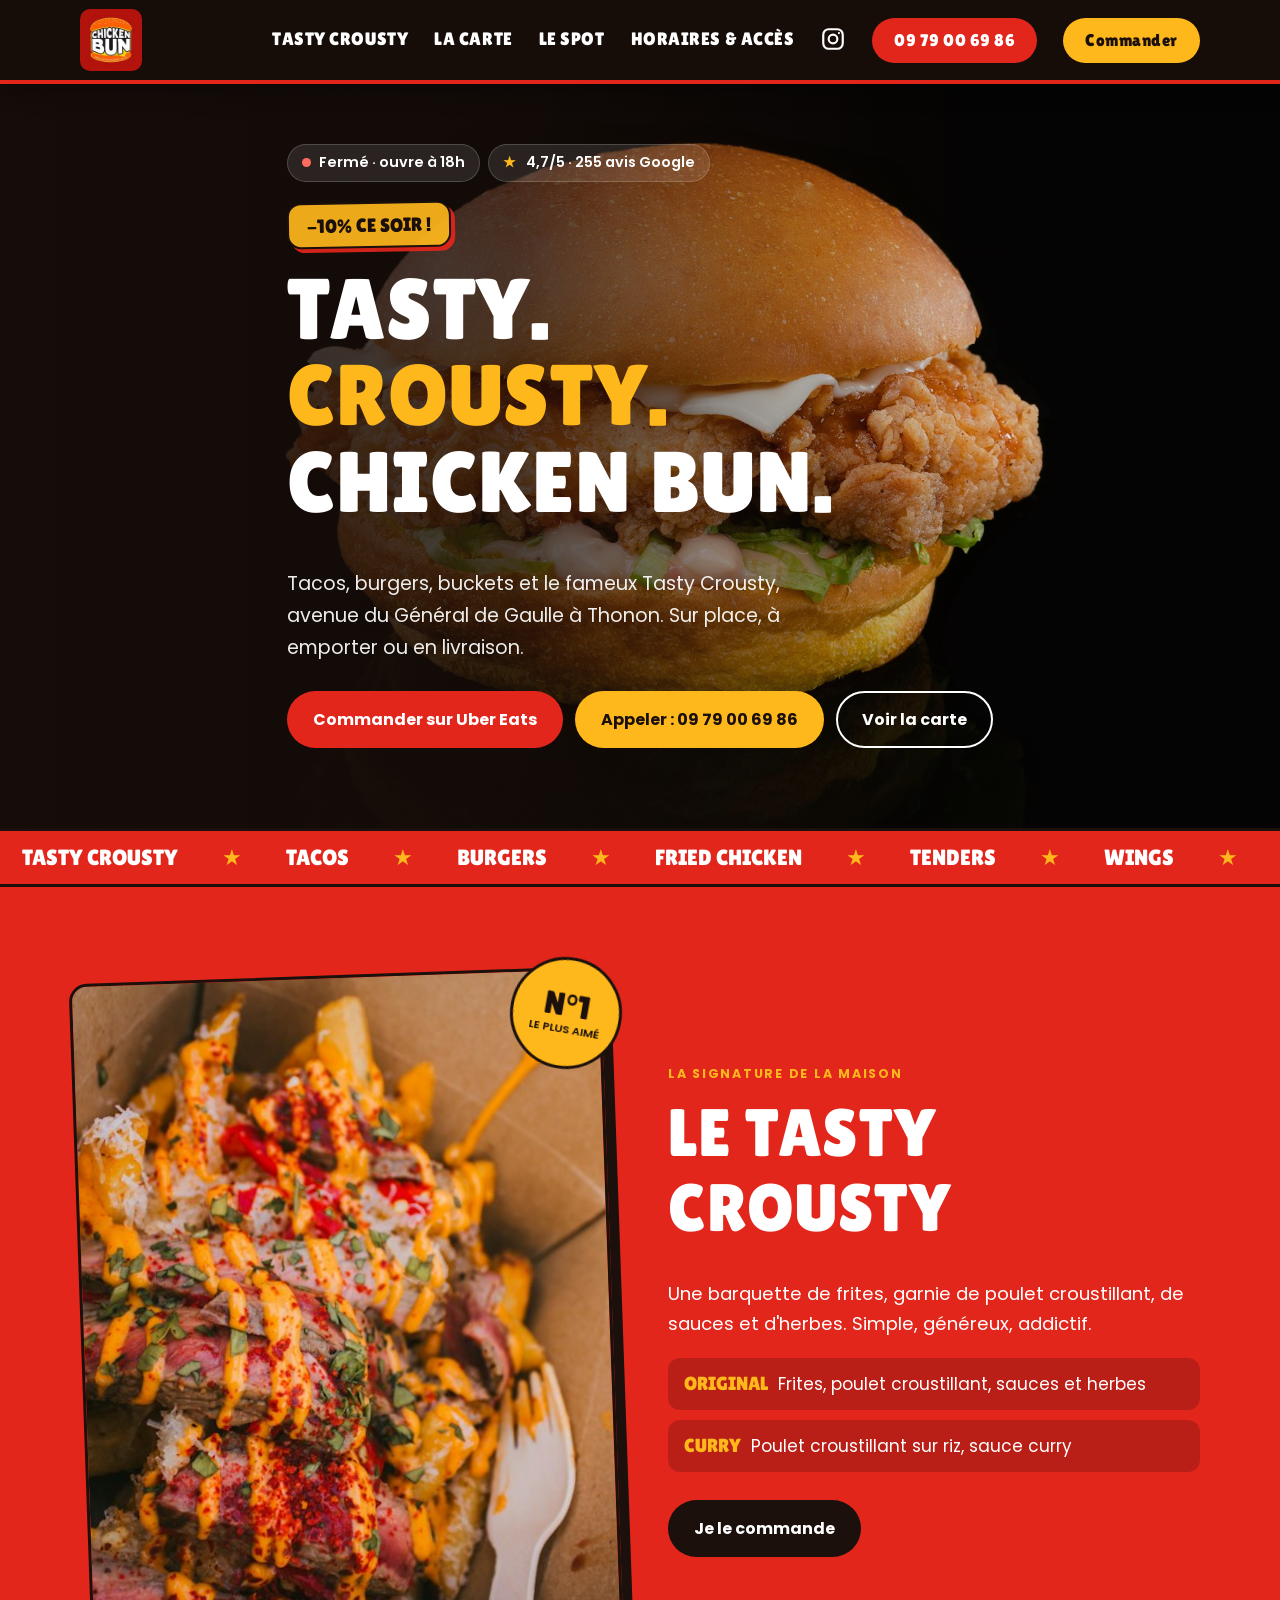
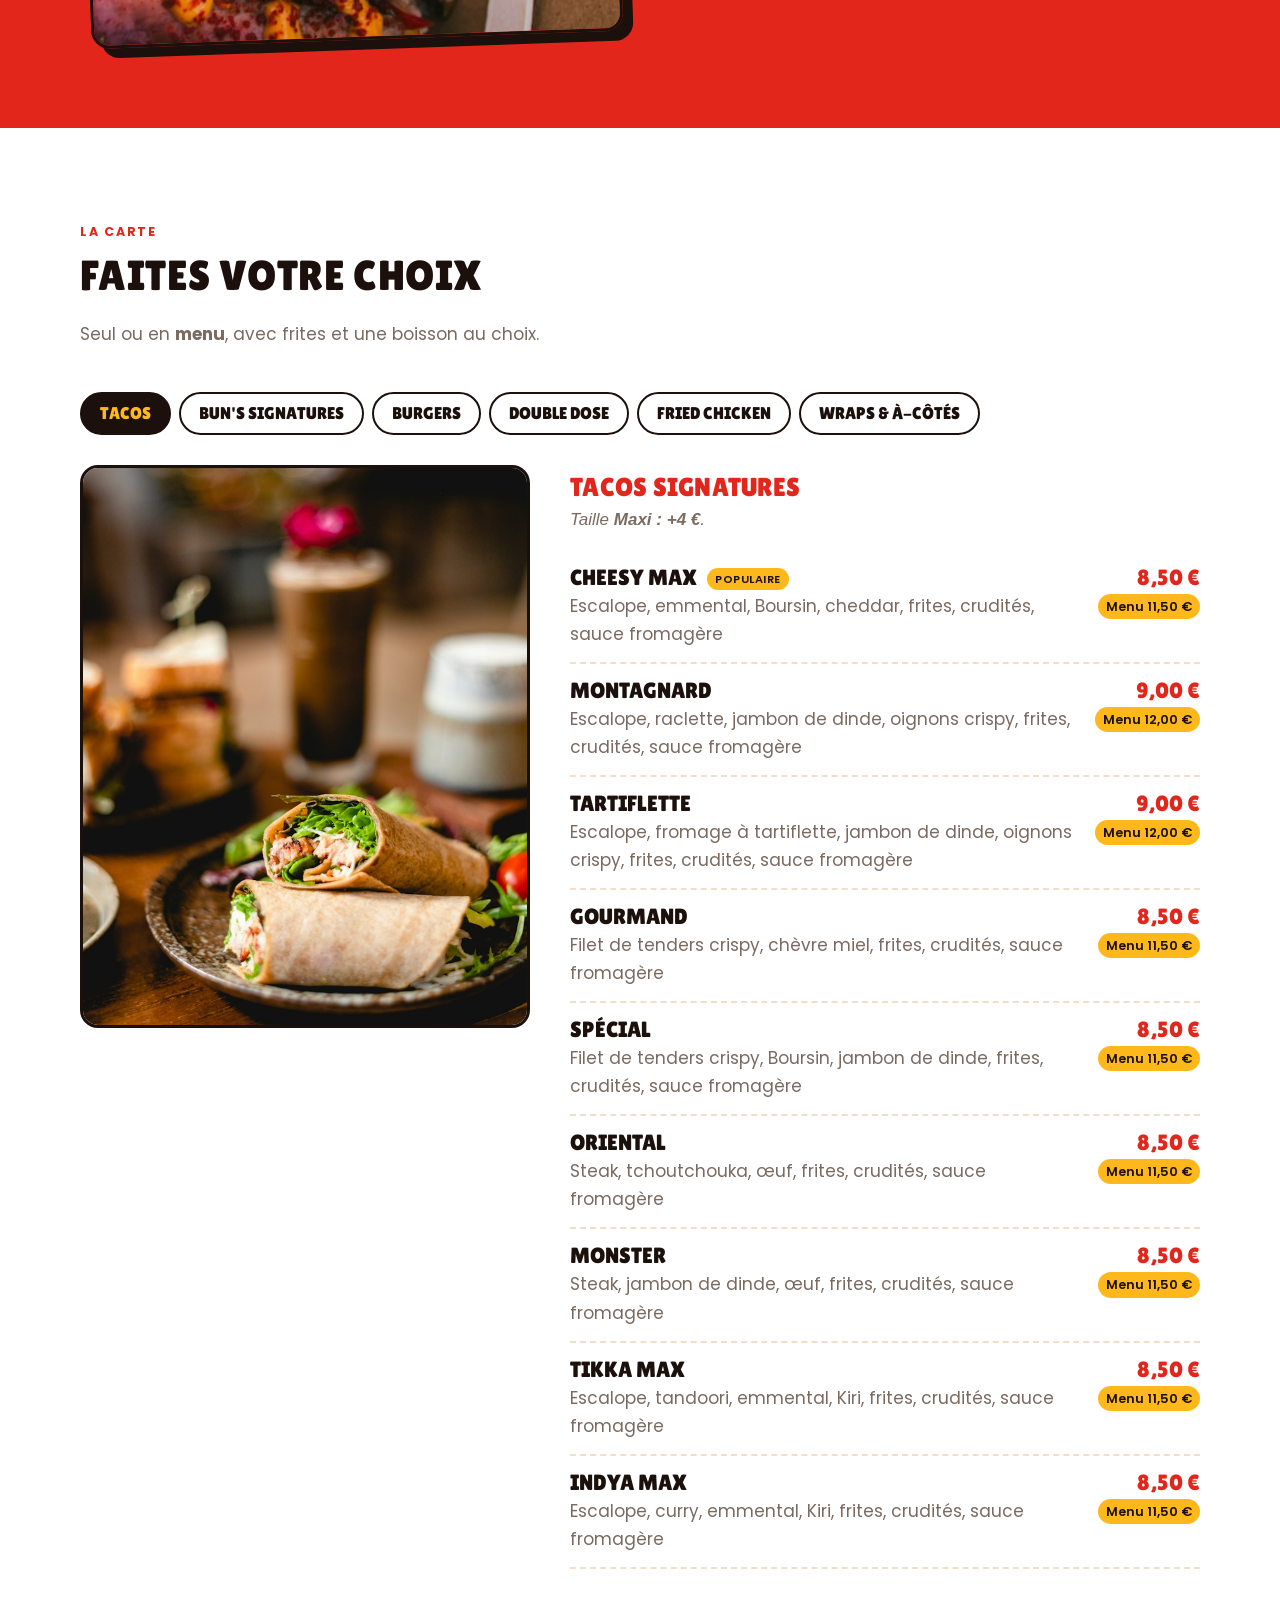
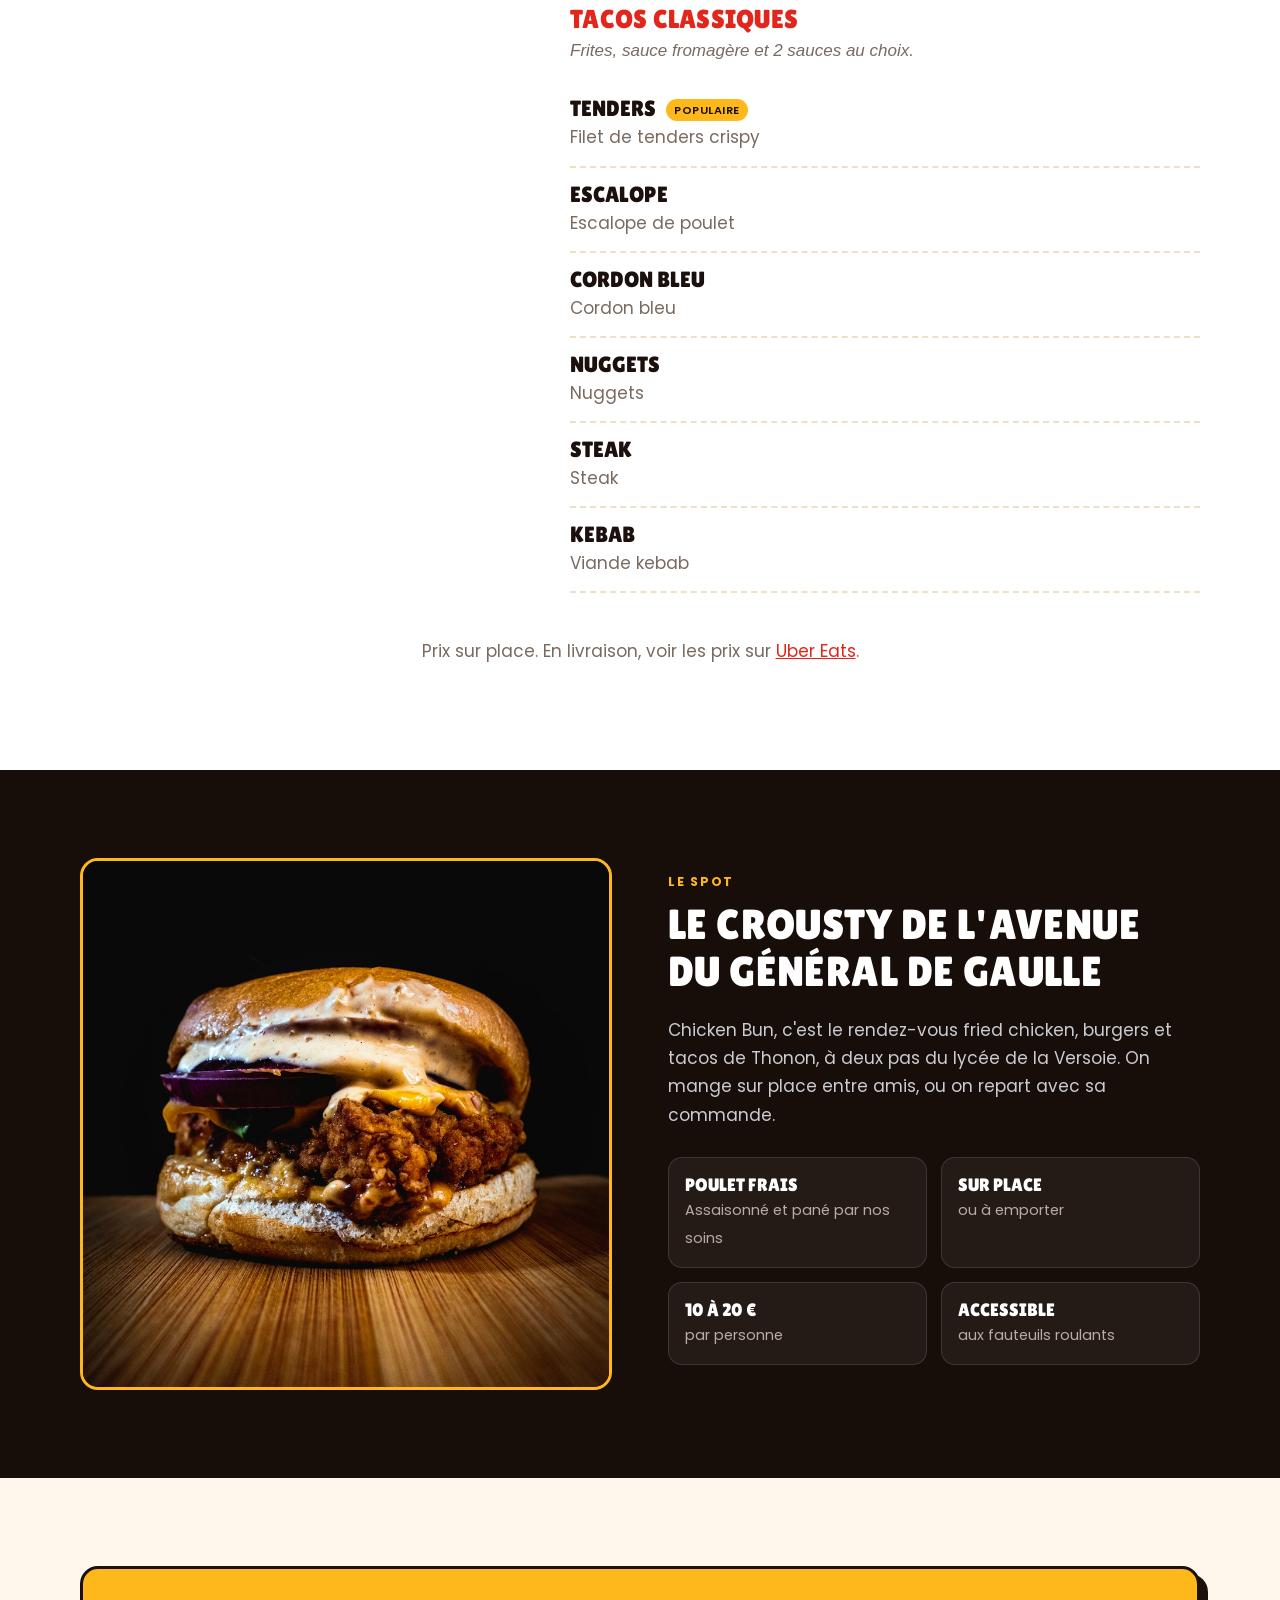
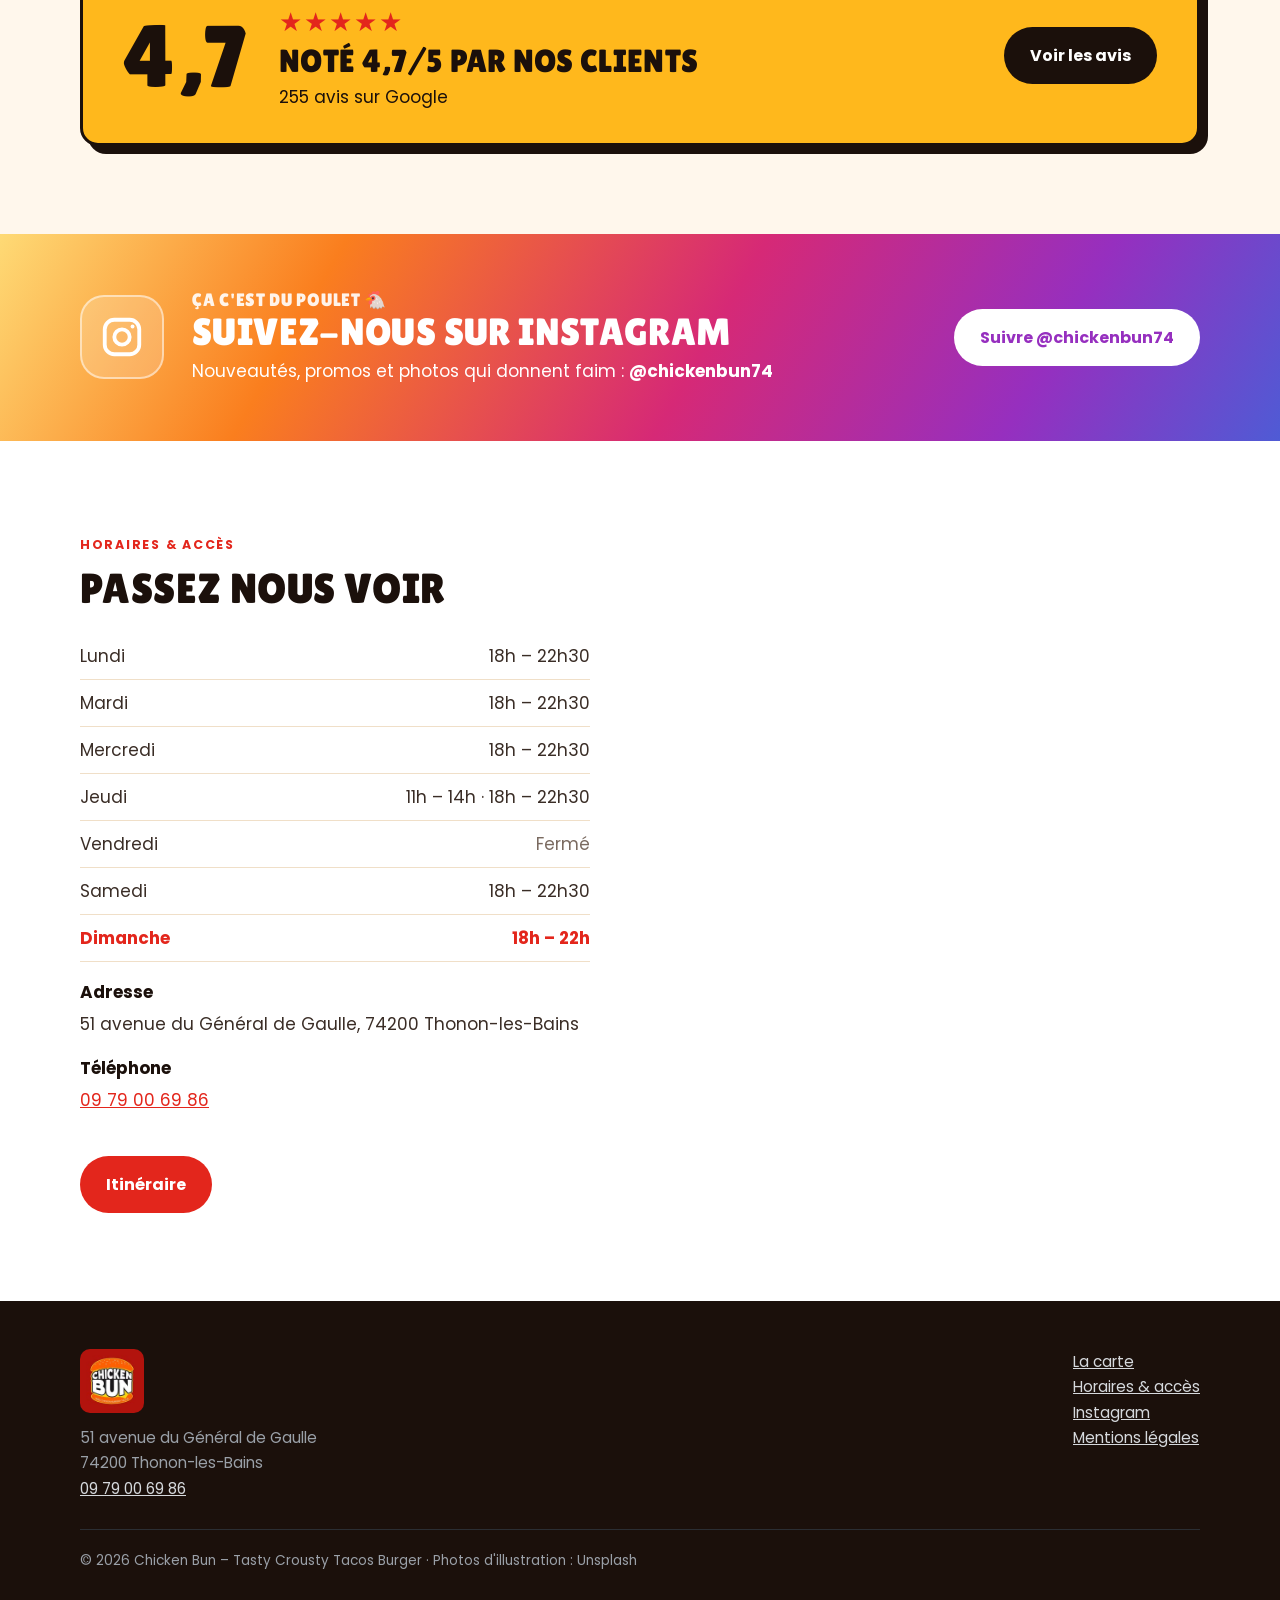
==== commit 935a2be1: "Hébergement GitHub Pages : adresses du site et mentions légales Co-Authored-By: Claude Opus 5.5 <nor" ====
--- a/index.html
+++ b/index.html
@@ -8,11 +8,11 @@
   <!-- DÉMO : pas de référencement tant que le client n'a pas validé (retiré par /livrer) -->
   <meta name="robots" content="noindex, nofollow">
   <meta name="theme-color" content="#170d09">
-  <link rel="canonical" href="https://chicken-bun.netlify.app/">
+  <link rel="canonical" href="https://poudretv.github.io/chicken-bun/">
   <meta property="og:type" content="website">
   <meta property="og:title" content="Chicken Bun – Thonon-les-Bains">
   <meta property="og:description" content="Tacos, burgers et fried chicken. Sur place ou à emporter.">
-  <meta property="og:image" content="https://chicken-bun.netlify.app/img/hero.jpg">
+  <meta property="og:image" content="https://poudretv.github.io/chicken-bun/img/hero.jpg">
   <meta property="og:locale" content="fr_FR">
   <meta name="twitter:card" content="summary_large_image">
   <link rel="icon" href="img/favicon.svg" type="image/svg+xml">
@@ -28,8 +28,8 @@
     "@context": "https://schema.org",
     "@type": "FastFoodRestaurant",
     "name": "Chicken Bun – Tasty Crousty Tacos Burger",
-    "url": "https://chicken-bun.netlify.app/",
-    "image": "https://chicken-bun.netlify.app/img/hero.jpg",
+    "url": "https://poudretv.github.io/chicken-bun/",
+    "image": "https://poudretv.github.io/chicken-bun/img/hero.jpg",
     "telephone": "+33979006986",
     "servesCuisine": ["Fried chicken", "Burgers", "Tacos"],
     "priceRange": "10-20 €",
